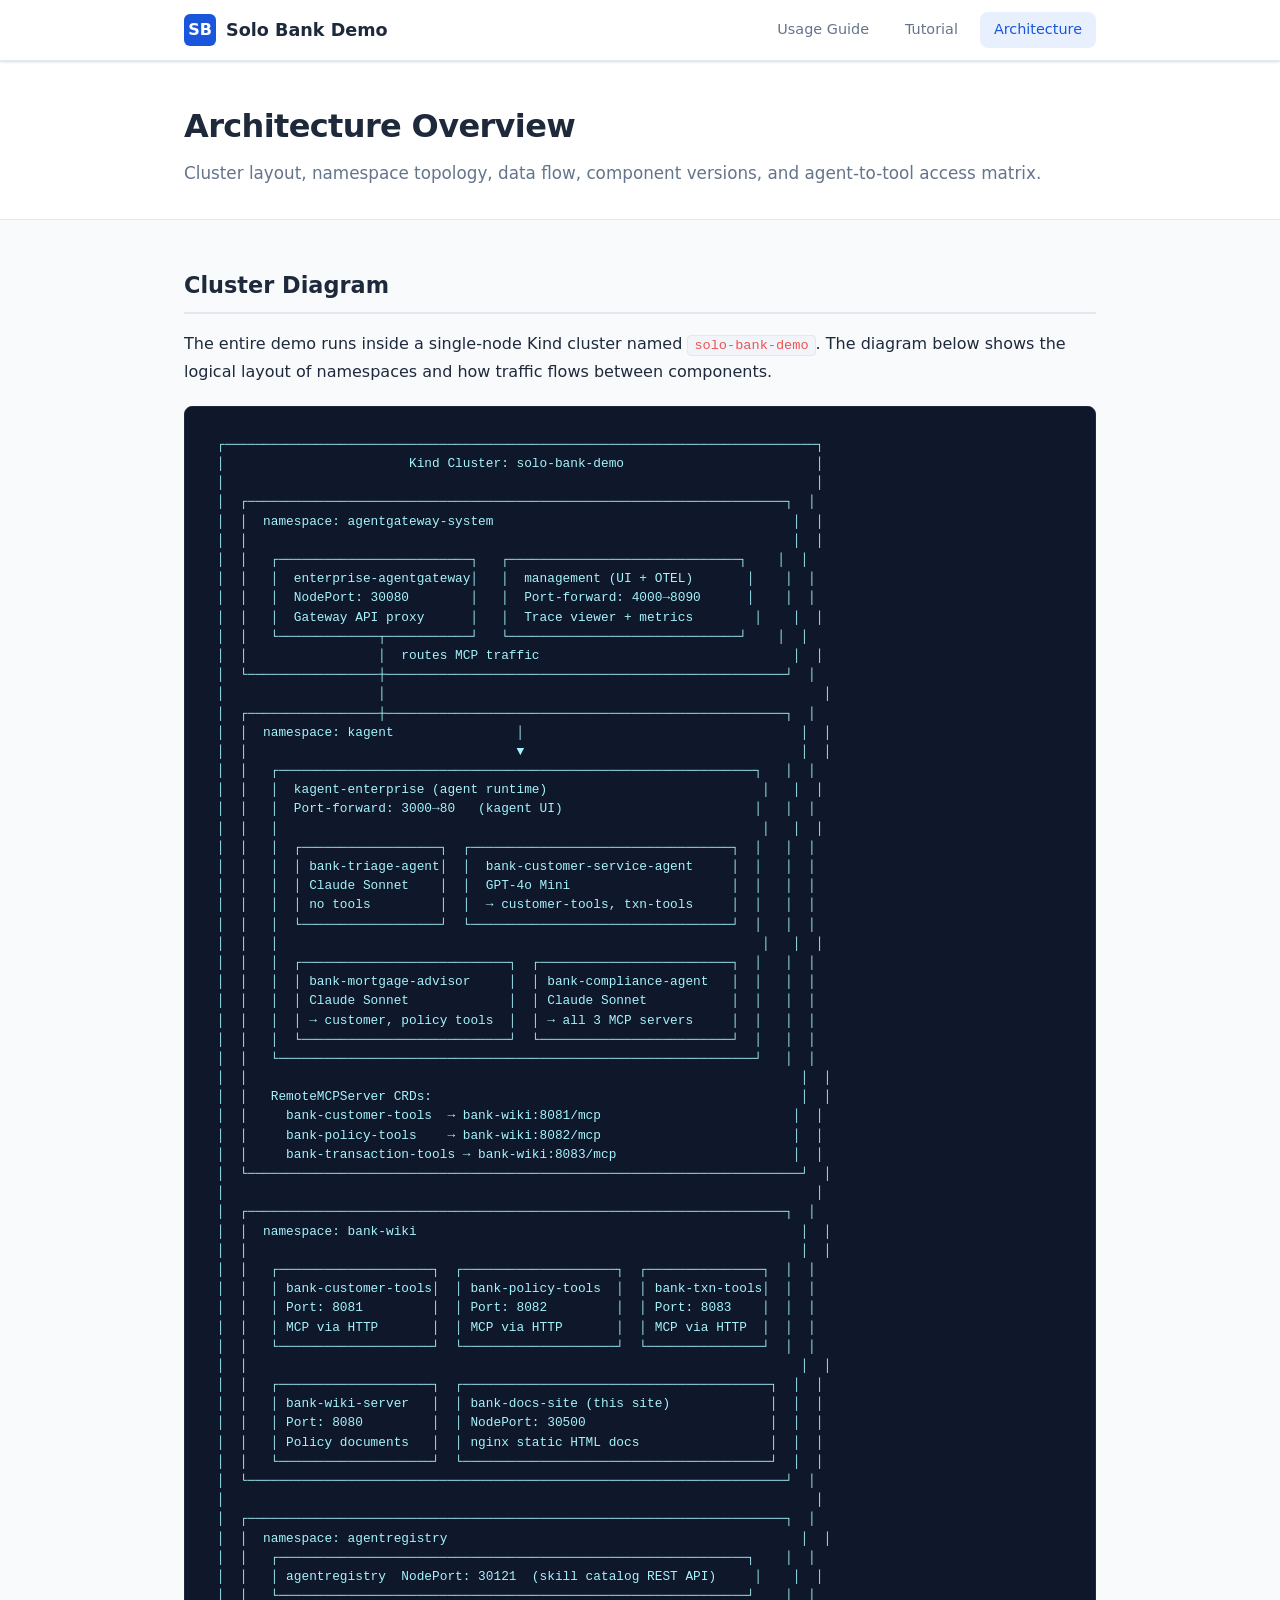
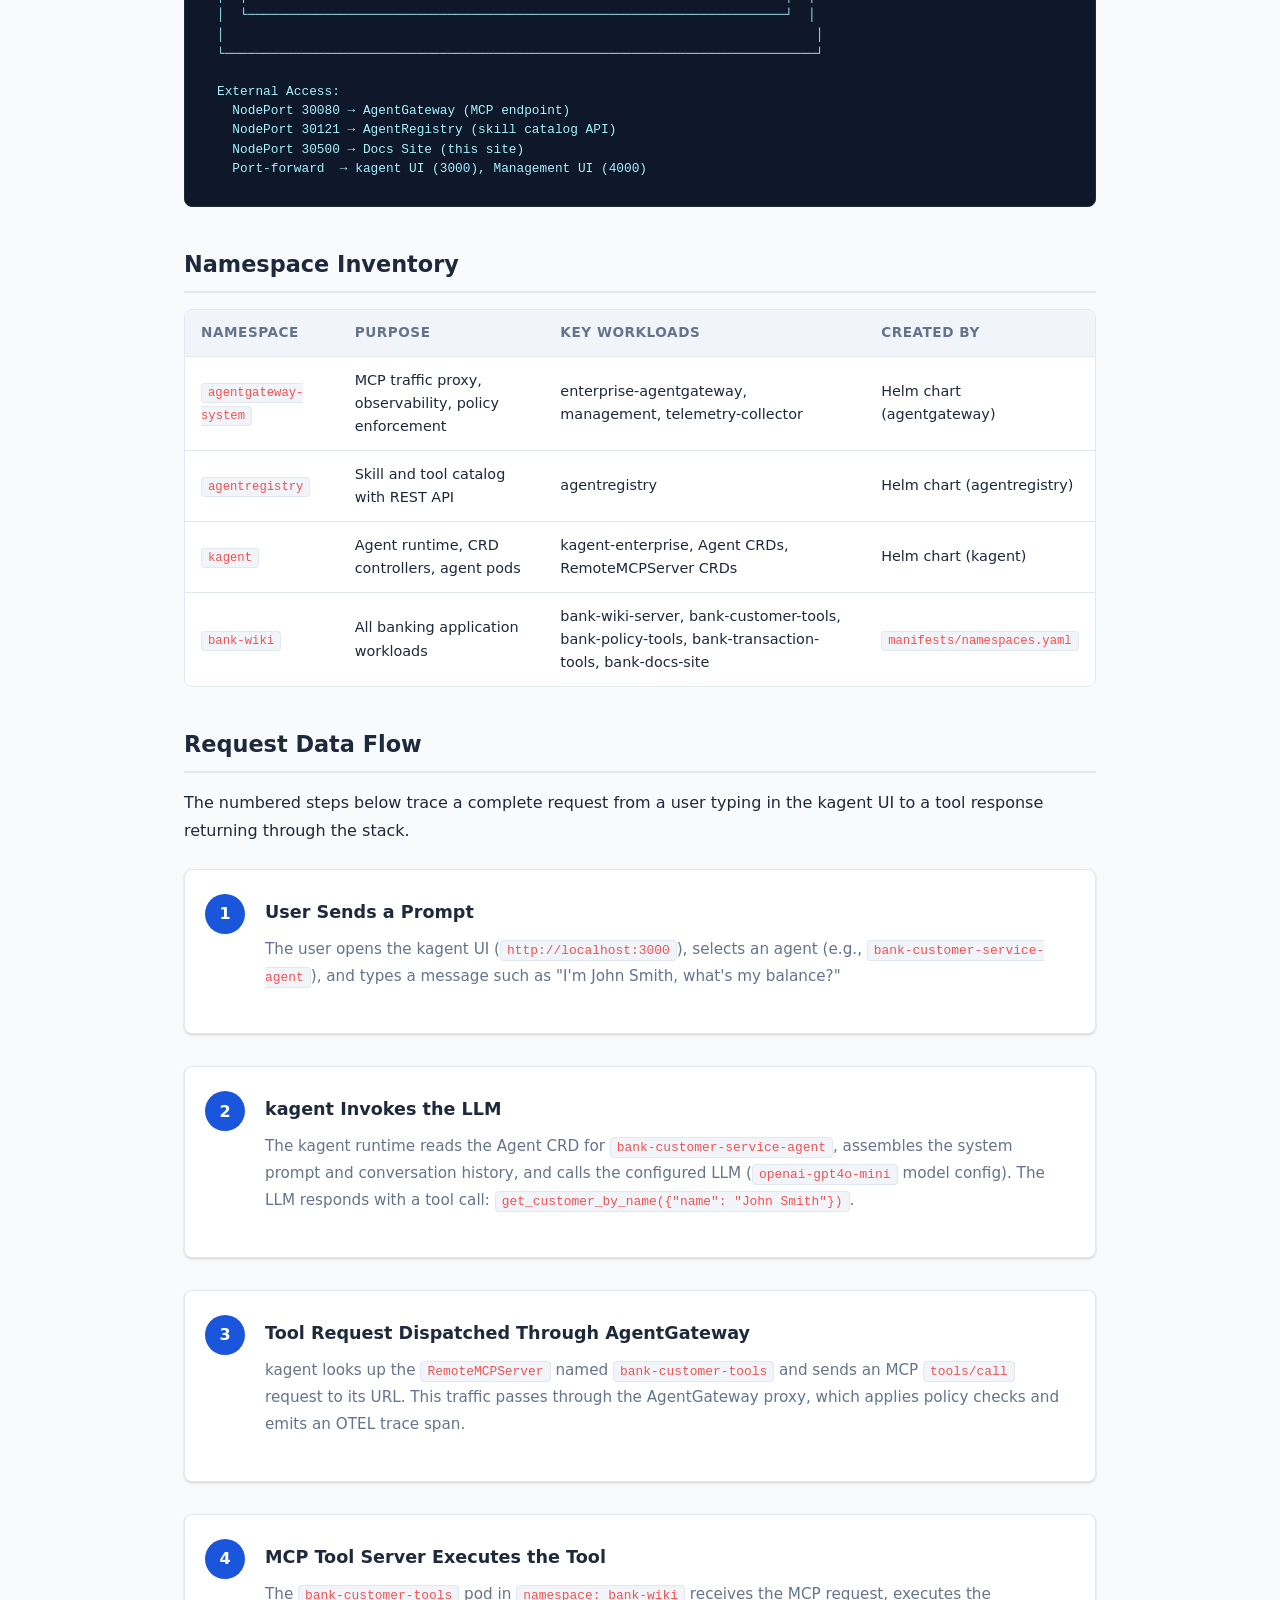
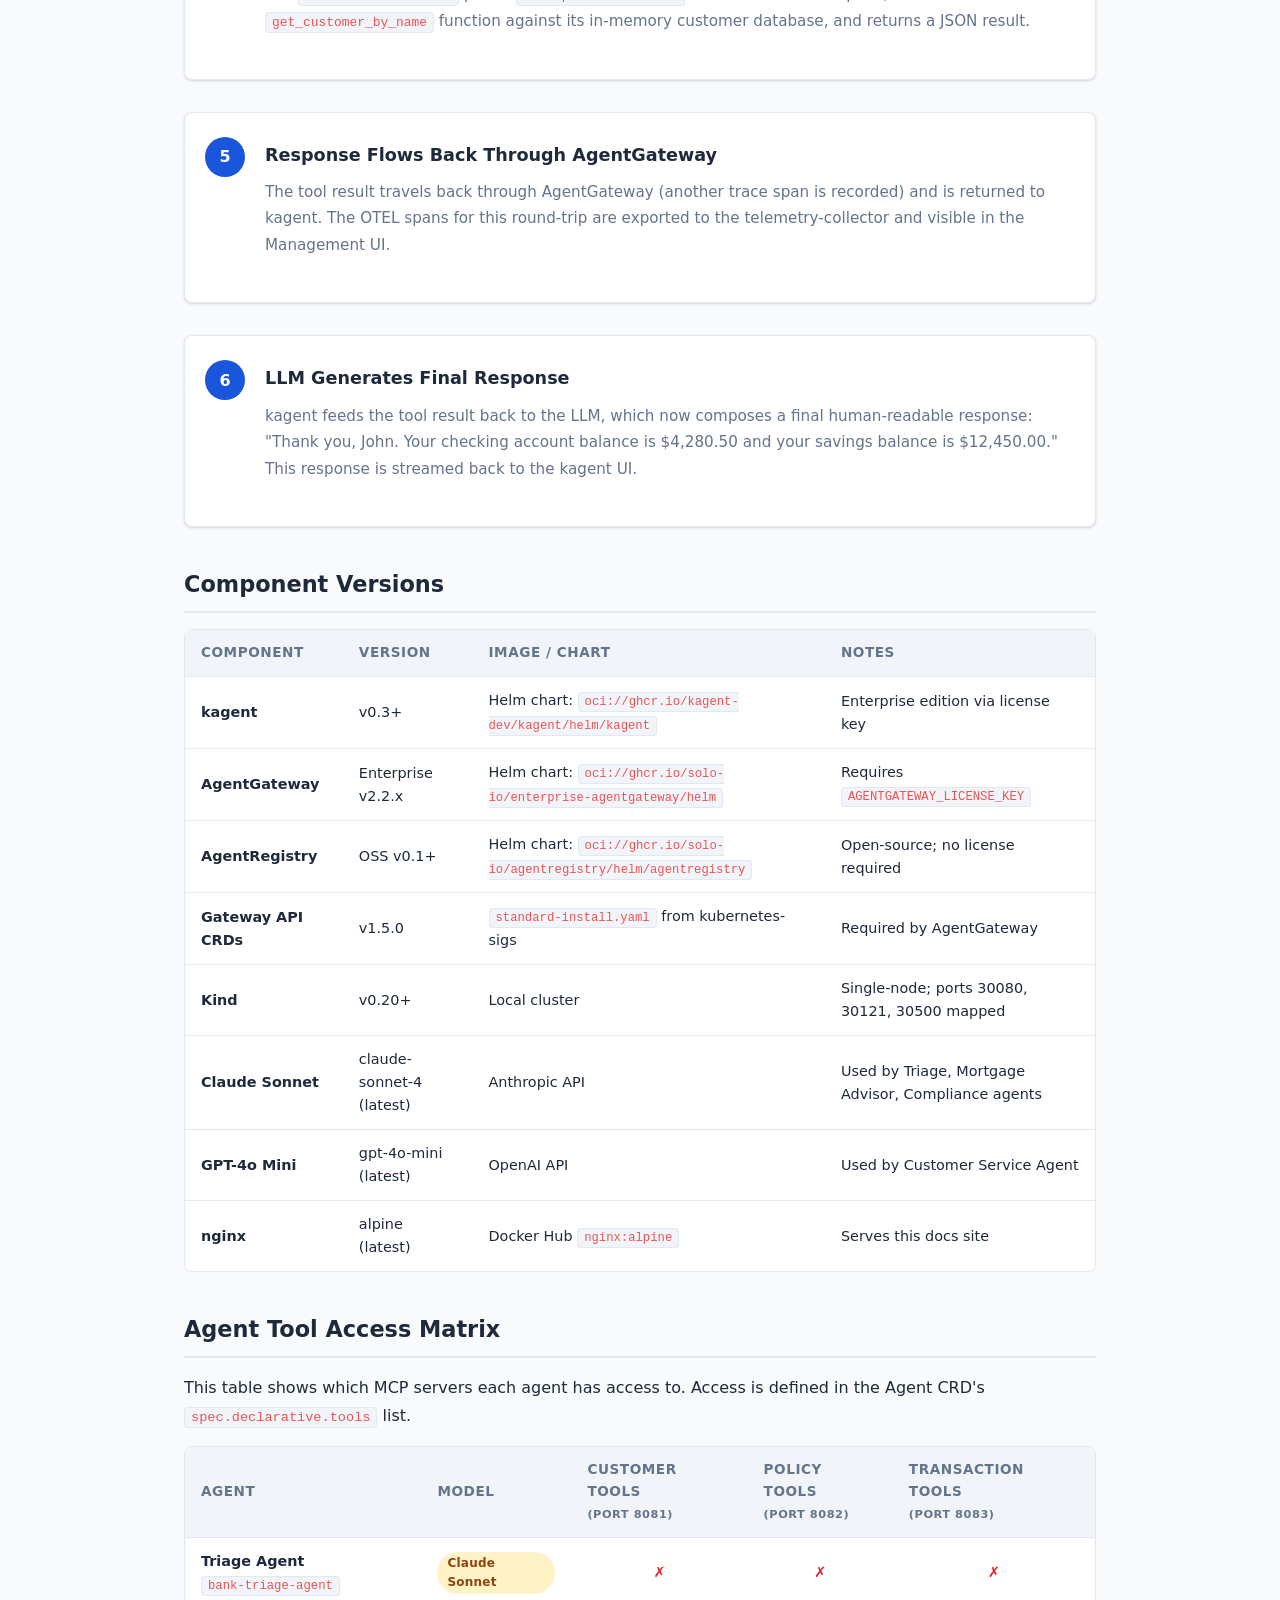
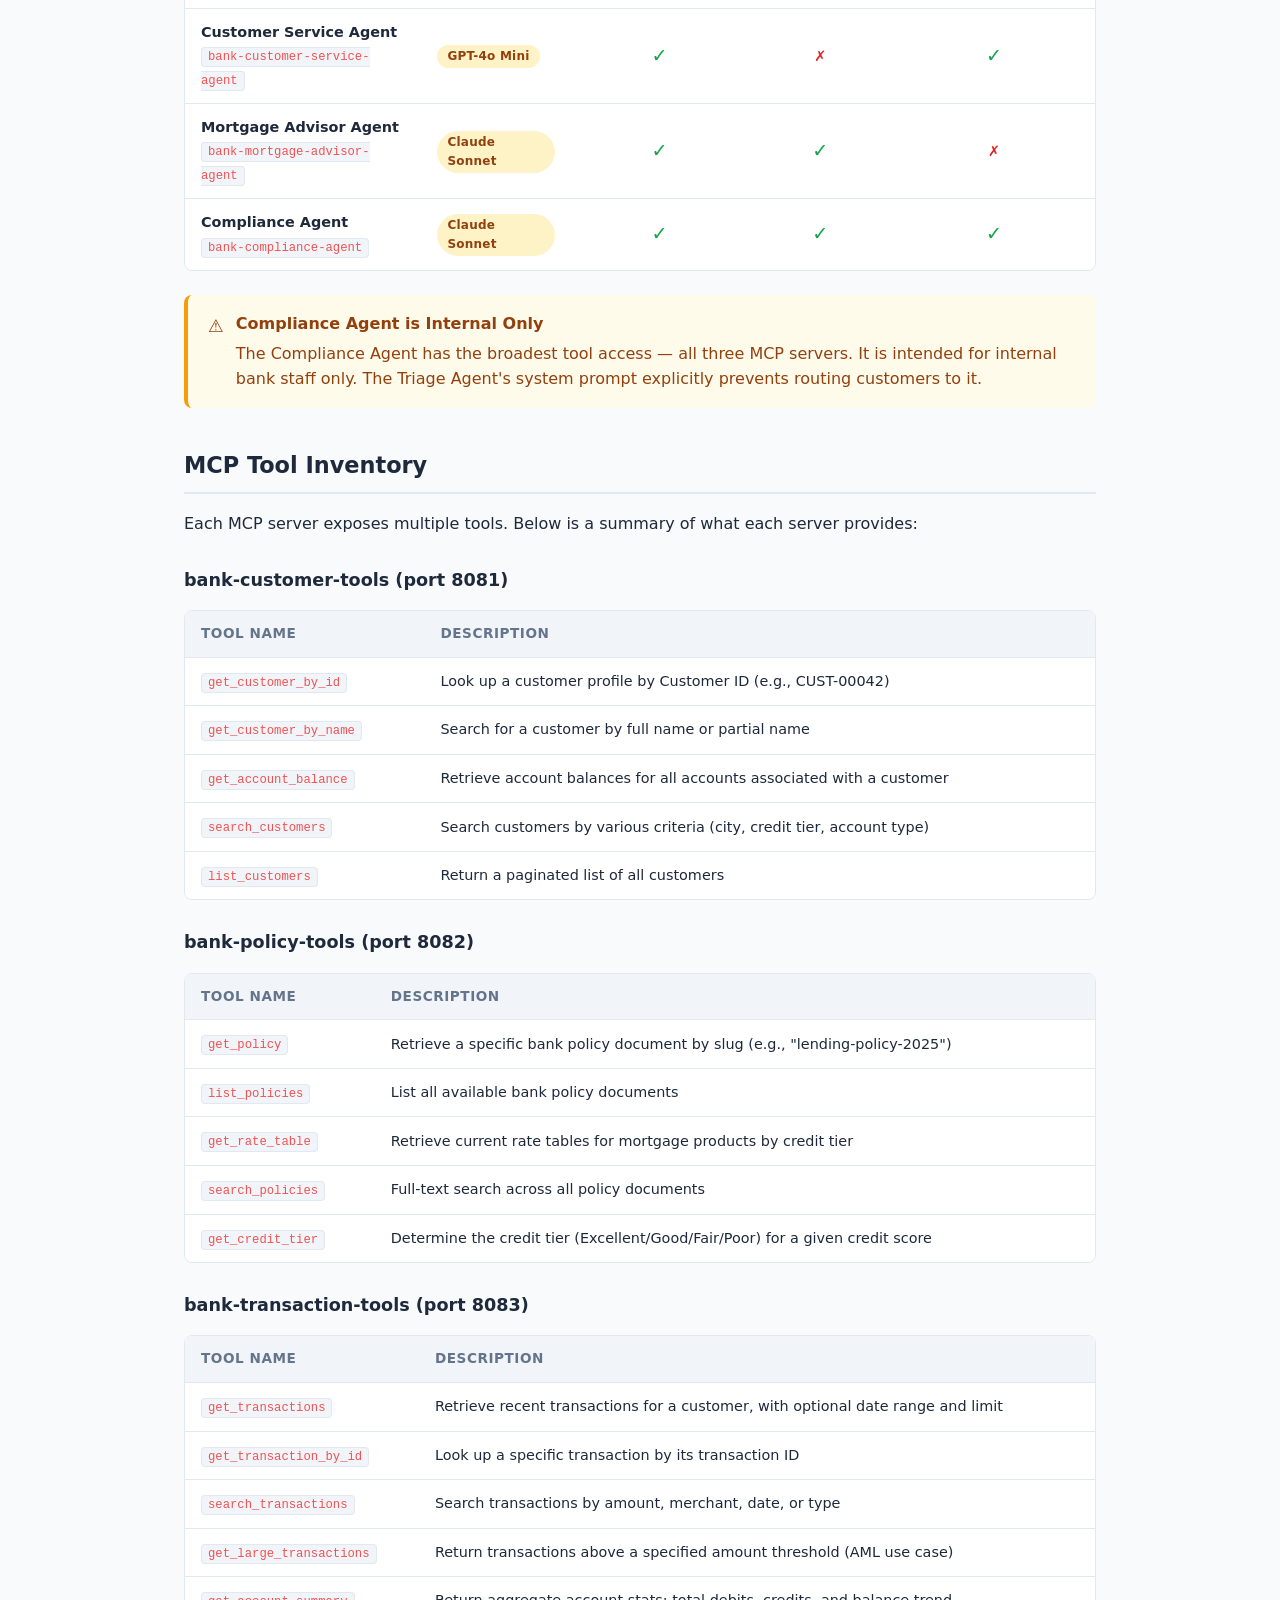
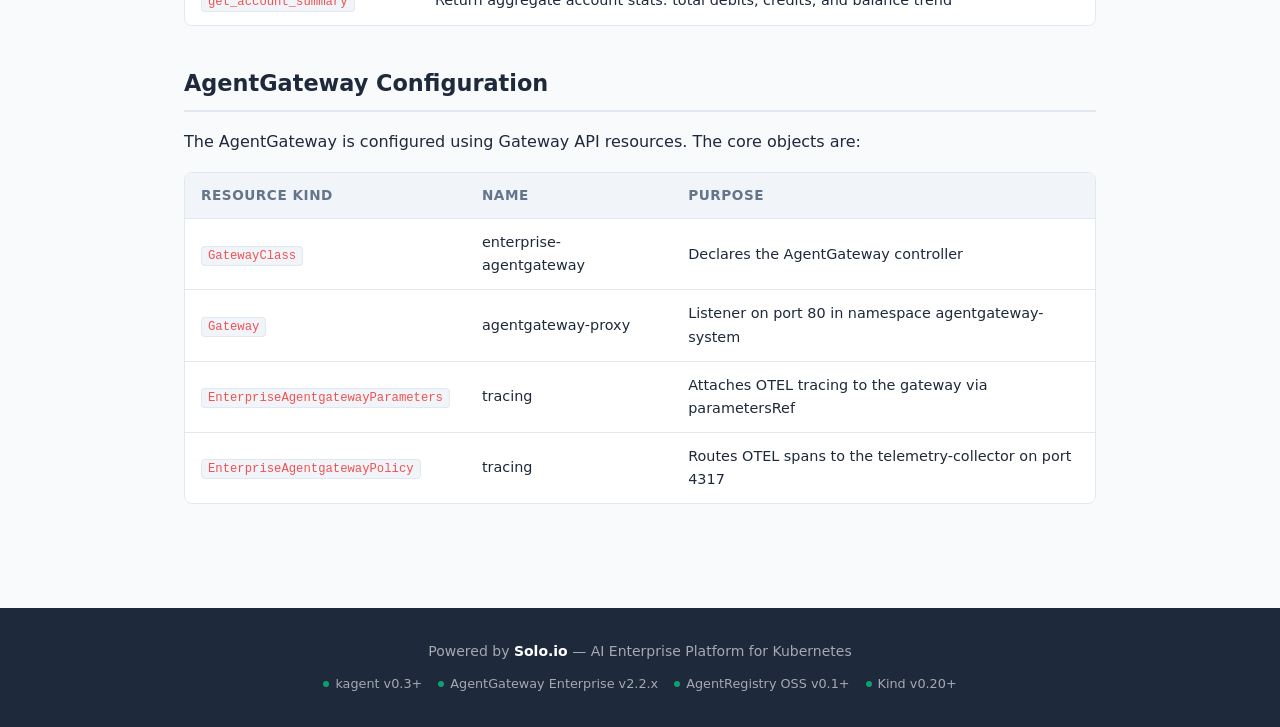
==== docs-site/architecture.html @ 0edd253a "feat: add static HTML documentation site for Solo Bank demo Creates a complete nginx-served docs sit" ====
<!DOCTYPE html>
<html lang="en">
<head>
  <meta charset="UTF-8" />
  <meta name="viewport" content="width=device-width, initial-scale=1.0" />
  <title>Architecture — Solo Bank AI Enterprise Demo</title>
  <link rel="stylesheet" href="static/style.css" />
</head>
<body>

<!-- Navigation -->
<nav>
  <div class="nav-inner">
    <a href="index.html" class="nav-logo">
      <div class="nav-logo-icon">SB</div>
      Solo Bank Demo
    </a>
    <ul class="nav-links">
      <li><a href="guide.html">Usage Guide</a></li>
      <li><a href="tutorial.html">Tutorial</a></li>
      <li><a href="architecture.html" class="active">Architecture</a></li>
    </ul>
  </div>
</nav>

<!-- Page Header -->
<div class="page-header">
  <div class="container">
    <h1>Architecture Overview</h1>
    <p>
      Cluster layout, namespace topology, data flow, component versions, and agent-to-tool access matrix.
    </p>
  </div>
</div>

<!-- Content -->
<div class="container">
  <div class="content">

    <h2>Cluster Diagram</h2>
    <p>
      The entire demo runs inside a single-node Kind cluster named <code>solo-bank-demo</code>.
      The diagram below shows the logical layout of namespaces and how traffic flows between components.
    </p>

    <div class="diagram">
      <pre>
┌─────────────────────────────────────────────────────────────────────────────┐
│                        Kind Cluster: solo-bank-demo                         │
│                                                                             │
│  ┌──────────────────────────────────────────────────────────────────────┐  │
│  │  namespace: agentgateway-system                                       │  │
│  │                                                                       │  │
│  │   ┌─────────────────────────┐   ┌──────────────────────────────┐    │  │
│  │   │  enterprise-agentgateway│   │  management (UI + OTEL)       │    │  │
│  │   │  NodePort: 30080        │   │  Port-forward: 4000→8090      │    │  │
│  │   │  Gateway API proxy      │   │  Trace viewer + metrics        │    │  │
│  │   └─────────────┬───────────┘   └──────────────────────────────┘    │  │
│  │                 │  routes MCP traffic                                 │  │
│  └─────────────────┼────────────────────────────────────────────────────┘  │
│                    │                                                         │
│  ┌─────────────────┼────────────────────────────────────────────────────┐  │
│  │  namespace: kagent                │                                    │  │
│  │                                   ▼                                    │  │
│  │   ┌──────────────────────────────────────────────────────────────┐   │  │
│  │   │  kagent-enterprise (agent runtime)                            │   │  │
│  │   │  Port-forward: 3000→80   (kagent UI)                         │   │  │
│  │   │                                                               │   │  │
│  │   │  ┌──────────────────┐  ┌──────────────────────────────────┐  │   │  │
│  │   │  │ bank-triage-agent│  │  bank-customer-service-agent     │  │   │  │
│  │   │  │ Claude Sonnet    │  │  GPT-4o Mini                     │  │   │  │
│  │   │  │ no tools         │  │  → customer-tools, txn-tools     │  │   │  │
│  │   │  └──────────────────┘  └──────────────────────────────────┘  │   │  │
│  │   │                                                               │   │  │
│  │   │  ┌───────────────────────────┐  ┌─────────────────────────┐  │   │  │
│  │   │  │ bank-mortgage-advisor     │  │ bank-compliance-agent   │  │   │  │
│  │   │  │ Claude Sonnet             │  │ Claude Sonnet           │  │   │  │
│  │   │  │ → customer, policy tools  │  │ → all 3 MCP servers     │  │   │  │
│  │   │  └───────────────────────────┘  └─────────────────────────┘  │   │  │
│  │   └──────────────────────────────────────────────────────────────┘   │  │
│  │                                                                        │  │
│  │   RemoteMCPServer CRDs:                                                │  │
│  │     bank-customer-tools  → bank-wiki:8081/mcp                         │  │
│  │     bank-policy-tools    → bank-wiki:8082/mcp                         │  │
│  │     bank-transaction-tools → bank-wiki:8083/mcp                       │  │
│  └────────────────────────────────────────────────────────────────────────┘  │
│                                                                             │
│  ┌──────────────────────────────────────────────────────────────────────┐  │
│  │  namespace: bank-wiki                                                  │  │
│  │                                                                        │  │
│  │   ┌────────────────────┐  ┌────────────────────┐  ┌───────────────┐  │  │
│  │   │ bank-customer-tools│  │ bank-policy-tools  │  │ bank-txn-tools│  │  │
│  │   │ Port: 8081         │  │ Port: 8082         │  │ Port: 8083    │  │  │
│  │   │ MCP via HTTP       │  │ MCP via HTTP       │  │ MCP via HTTP  │  │  │
│  │   └────────────────────┘  └────────────────────┘  └───────────────┘  │  │
│  │                                                                        │  │
│  │   ┌────────────────────┐  ┌────────────────────────────────────────┐  │  │
│  │   │ bank-wiki-server   │  │ bank-docs-site (this site)             │  │  │
│  │   │ Port: 8080         │  │ NodePort: 30500                        │  │  │
│  │   │ Policy documents   │  │ nginx static HTML docs                 │  │  │
│  │   └────────────────────┘  └────────────────────────────────────────┘  │  │
│  └──────────────────────────────────────────────────────────────────────┘  │
│                                                                             │
│  ┌──────────────────────────────────────────────────────────────────────┐  │
│  │  namespace: agentregistry                                              │  │
│  │   ┌─────────────────────────────────────────────────────────────┐    │  │
│  │   │ agentregistry  NodePort: 30121  (skill catalog REST API)     │    │  │
│  │   └─────────────────────────────────────────────────────────────┘    │  │
│  └──────────────────────────────────────────────────────────────────────┘  │
│                                                                             │
└─────────────────────────────────────────────────────────────────────────────┘

External Access:
  NodePort 30080 → AgentGateway (MCP endpoint)
  NodePort 30121 → AgentRegistry (skill catalog API)
  NodePort 30500 → Docs Site (this site)
  Port-forward  → kagent UI (3000), Management UI (4000)</pre>
    </div>

    <!-- Namespaces -->
    <h2>Namespace Inventory</h2>
    <div class="table-wrapper">
      <table>
        <thead>
          <tr>
            <th>Namespace</th>
            <th>Purpose</th>
            <th>Key Workloads</th>
            <th>Created By</th>
          </tr>
        </thead>
        <tbody>
          <tr>
            <td><code>agentgateway-system</code></td>
            <td>MCP traffic proxy, observability, policy enforcement</td>
            <td>enterprise-agentgateway, management, telemetry-collector</td>
            <td>Helm chart (agentgateway)</td>
          </tr>
          <tr>
            <td><code>agentregistry</code></td>
            <td>Skill and tool catalog with REST API</td>
            <td>agentregistry</td>
            <td>Helm chart (agentregistry)</td>
          </tr>
          <tr>
            <td><code>kagent</code></td>
            <td>Agent runtime, CRD controllers, agent pods</td>
            <td>kagent-enterprise, Agent CRDs, RemoteMCPServer CRDs</td>
            <td>Helm chart (kagent)</td>
          </tr>
          <tr>
            <td><code>bank-wiki</code></td>
            <td>All banking application workloads</td>
            <td>bank-wiki-server, bank-customer-tools, bank-policy-tools, bank-transaction-tools, bank-docs-site</td>
            <td><code>manifests/namespaces.yaml</code></td>
          </tr>
        </tbody>
      </table>
    </div>

    <!-- Data Flow -->
    <h2>Request Data Flow</h2>
    <p>
      The numbered steps below trace a complete request from a user typing in the kagent UI
      to a tool response returning through the stack.
    </p>

    <div class="steps">
      <div class="step">
        <div class="step-number">1</div>
        <h3>User Sends a Prompt</h3>
        <p>
          The user opens the kagent UI (<code>http://localhost:3000</code>), selects an agent
          (e.g., <code>bank-customer-service-agent</code>), and types a message such as
          "I'm John Smith, what's my balance?"
        </p>
      </div>

      <div class="step">
        <div class="step-number">2</div>
        <h3>kagent Invokes the LLM</h3>
        <p>
          The kagent runtime reads the Agent CRD for <code>bank-customer-service-agent</code>,
          assembles the system prompt and conversation history, and calls the configured LLM
          (<code>openai-gpt4o-mini</code> model config). The LLM responds with a tool call:
          <code>get_customer_by_name({"name": "John Smith"})</code>.
        </p>
      </div>

      <div class="step">
        <div class="step-number">3</div>
        <h3>Tool Request Dispatched Through AgentGateway</h3>
        <p>
          kagent looks up the <code>RemoteMCPServer</code> named <code>bank-customer-tools</code>
          and sends an MCP <code>tools/call</code> request to its URL. This traffic passes through
          the AgentGateway proxy, which applies policy checks and emits an OTEL trace span.
        </p>
      </div>

      <div class="step">
        <div class="step-number">4</div>
        <h3>MCP Tool Server Executes the Tool</h3>
        <p>
          The <code>bank-customer-tools</code> pod in <code>namespace: bank-wiki</code> receives
          the MCP request, executes the <code>get_customer_by_name</code> function against its
          in-memory customer database, and returns a JSON result.
        </p>
      </div>

      <div class="step">
        <div class="step-number">5</div>
        <h3>Response Flows Back Through AgentGateway</h3>
        <p>
          The tool result travels back through AgentGateway (another trace span is recorded) and
          is returned to kagent. The OTEL spans for this round-trip are exported to the
          telemetry-collector and visible in the Management UI.
        </p>
      </div>

      <div class="step">
        <div class="step-number">6</div>
        <h3>LLM Generates Final Response</h3>
        <p>
          kagent feeds the tool result back to the LLM, which now composes a final human-readable
          response: "Thank you, John. Your checking account balance is $4,280.50 and your savings
          balance is $12,450.00." This response is streamed back to the kagent UI.
        </p>
      </div>
    </div>

    <!-- Component Versions -->
    <h2>Component Versions</h2>
    <div class="table-wrapper">
      <table>
        <thead>
          <tr>
            <th>Component</th>
            <th>Version</th>
            <th>Image / Chart</th>
            <th>Notes</th>
          </tr>
        </thead>
        <tbody>
          <tr>
            <td><strong>kagent</strong></td>
            <td>v0.3+</td>
            <td>Helm chart: <code>oci://ghcr.io/kagent-dev/kagent/helm/kagent</code></td>
            <td>Enterprise edition via license key</td>
          </tr>
          <tr>
            <td><strong>AgentGateway</strong></td>
            <td>Enterprise v2.2.x</td>
            <td>Helm chart: <code>oci://ghcr.io/solo-io/enterprise-agentgateway/helm</code></td>
            <td>Requires <code>AGENTGATEWAY_LICENSE_KEY</code></td>
          </tr>
          <tr>
            <td><strong>AgentRegistry</strong></td>
            <td>OSS v0.1+</td>
            <td>Helm chart: <code>oci://ghcr.io/solo-io/agentregistry/helm/agentregistry</code></td>
            <td>Open-source; no license required</td>
          </tr>
          <tr>
            <td><strong>Gateway API CRDs</strong></td>
            <td>v1.5.0</td>
            <td><code>standard-install.yaml</code> from kubernetes-sigs</td>
            <td>Required by AgentGateway</td>
          </tr>
          <tr>
            <td><strong>Kind</strong></td>
            <td>v0.20+</td>
            <td>Local cluster</td>
            <td>Single-node; ports 30080, 30121, 30500 mapped</td>
          </tr>
          <tr>
            <td><strong>Claude Sonnet</strong></td>
            <td>claude-sonnet-4 (latest)</td>
            <td>Anthropic API</td>
            <td>Used by Triage, Mortgage Advisor, Compliance agents</td>
          </tr>
          <tr>
            <td><strong>GPT-4o Mini</strong></td>
            <td>gpt-4o-mini (latest)</td>
            <td>OpenAI API</td>
            <td>Used by Customer Service Agent</td>
          </tr>
          <tr>
            <td><strong>nginx</strong></td>
            <td>alpine (latest)</td>
            <td>Docker Hub <code>nginx:alpine</code></td>
            <td>Serves this docs site</td>
          </tr>
        </tbody>
      </table>
    </div>

    <!-- Agent Tool Matrix -->
    <h2>Agent Tool Access Matrix</h2>
    <p>
      This table shows which MCP servers each agent has access to. Access is defined in the
      Agent CRD's <code>spec.declarative.tools</code> list.
    </p>
    <div class="table-wrapper">
      <table>
        <thead>
          <tr>
            <th>Agent</th>
            <th>Model</th>
            <th>Customer Tools<br><small>(port 8081)</small></th>
            <th>Policy Tools<br><small>(port 8082)</small></th>
            <th>Transaction Tools<br><small>(port 8083)</small></th>
          </tr>
        </thead>
        <tbody>
          <tr>
            <td>
              <strong>Triage Agent</strong><br>
              <code>bank-triage-agent</code>
            </td>
            <td><span class="badge badge-model">Claude Sonnet</span></td>
            <td style="text-align:center; color: #dc2626;">✗</td>
            <td style="text-align:center; color: #dc2626;">✗</td>
            <td style="text-align:center; color: #dc2626;">✗</td>
          </tr>
          <tr>
            <td>
              <strong>Customer Service Agent</strong><br>
              <code>bank-customer-service-agent</code>
            </td>
            <td><span class="badge badge-model">GPT-4o Mini</span></td>
            <td style="text-align:center; color: #16a34a; font-size:1.2rem;">✓</td>
            <td style="text-align:center; color: #dc2626;">✗</td>
            <td style="text-align:center; color: #16a34a; font-size:1.2rem;">✓</td>
          </tr>
          <tr>
            <td>
              <strong>Mortgage Advisor Agent</strong><br>
              <code>bank-mortgage-advisor-agent</code>
            </td>
            <td><span class="badge badge-model">Claude Sonnet</span></td>
            <td style="text-align:center; color: #16a34a; font-size:1.2rem;">✓</td>
            <td style="text-align:center; color: #16a34a; font-size:1.2rem;">✓</td>
            <td style="text-align:center; color: #dc2626;">✗</td>
          </tr>
          <tr>
            <td>
              <strong>Compliance Agent</strong><br>
              <code>bank-compliance-agent</code>
            </td>
            <td><span class="badge badge-model">Claude Sonnet</span></td>
            <td style="text-align:center; color: #16a34a; font-size:1.2rem;">✓</td>
            <td style="text-align:center; color: #16a34a; font-size:1.2rem;">✓</td>
            <td style="text-align:center; color: #16a34a; font-size:1.2rem;">✓</td>
          </tr>
        </tbody>
      </table>
    </div>

    <div class="callout callout-warning">
      <div class="callout-icon">⚠️</div>
      <div class="callout-body">
        <strong>Compliance Agent is Internal Only</strong>
        The Compliance Agent has the broadest tool access — all three MCP servers. It is
        intended for internal bank staff only. The Triage Agent's system prompt explicitly
        prevents routing customers to it.
      </div>
    </div>

    <!-- MCP Tool Inventory -->
    <h2>MCP Tool Inventory</h2>
    <p>
      Each MCP server exposes multiple tools. Below is a summary of what each server provides:
    </p>

    <h3>bank-customer-tools (port 8081)</h3>
    <div class="table-wrapper">
      <table>
        <thead>
          <tr>
            <th>Tool Name</th>
            <th>Description</th>
          </tr>
        </thead>
        <tbody>
          <tr>
            <td><code>get_customer_by_id</code></td>
            <td>Look up a customer profile by Customer ID (e.g., CUST-00042)</td>
          </tr>
          <tr>
            <td><code>get_customer_by_name</code></td>
            <td>Search for a customer by full name or partial name</td>
          </tr>
          <tr>
            <td><code>get_account_balance</code></td>
            <td>Retrieve account balances for all accounts associated with a customer</td>
          </tr>
          <tr>
            <td><code>search_customers</code></td>
            <td>Search customers by various criteria (city, credit tier, account type)</td>
          </tr>
          <tr>
            <td><code>list_customers</code></td>
            <td>Return a paginated list of all customers</td>
          </tr>
        </tbody>
      </table>
    </div>

    <h3>bank-policy-tools (port 8082)</h3>
    <div class="table-wrapper">
      <table>
        <thead>
          <tr>
            <th>Tool Name</th>
            <th>Description</th>
          </tr>
        </thead>
        <tbody>
          <tr>
            <td><code>get_policy</code></td>
            <td>Retrieve a specific bank policy document by slug (e.g., "lending-policy-2025")</td>
          </tr>
          <tr>
            <td><code>list_policies</code></td>
            <td>List all available bank policy documents</td>
          </tr>
          <tr>
            <td><code>get_rate_table</code></td>
            <td>Retrieve current rate tables for mortgage products by credit tier</td>
          </tr>
          <tr>
            <td><code>search_policies</code></td>
            <td>Full-text search across all policy documents</td>
          </tr>
          <tr>
            <td><code>get_credit_tier</code></td>
            <td>Determine the credit tier (Excellent/Good/Fair/Poor) for a given credit score</td>
          </tr>
        </tbody>
      </table>
    </div>

    <h3>bank-transaction-tools (port 8083)</h3>
    <div class="table-wrapper">
      <table>
        <thead>
          <tr>
            <th>Tool Name</th>
            <th>Description</th>
          </tr>
        </thead>
        <tbody>
          <tr>
            <td><code>get_transactions</code></td>
            <td>Retrieve recent transactions for a customer, with optional date range and limit</td>
          </tr>
          <tr>
            <td><code>get_transaction_by_id</code></td>
            <td>Look up a specific transaction by its transaction ID</td>
          </tr>
          <tr>
            <td><code>search_transactions</code></td>
            <td>Search transactions by amount, merchant, date, or type</td>
          </tr>
          <tr>
            <td><code>get_large_transactions</code></td>
            <td>Return transactions above a specified amount threshold (AML use case)</td>
          </tr>
          <tr>
            <td><code>get_account_summary</code></td>
            <td>Return aggregate account stats: total debits, credits, and balance trend</td>
          </tr>
        </tbody>
      </table>
    </div>

    <!-- Gateway Config -->
    <h2>AgentGateway Configuration</h2>
    <p>
      The AgentGateway is configured using Gateway API resources. The core objects are:
    </p>
    <div class="table-wrapper">
      <table>
        <thead>
          <tr>
            <th>Resource Kind</th>
            <th>Name</th>
            <th>Purpose</th>
          </tr>
        </thead>
        <tbody>
          <tr>
            <td><code>GatewayClass</code></td>
            <td>enterprise-agentgateway</td>
            <td>Declares the AgentGateway controller</td>
          </tr>
          <tr>
            <td><code>Gateway</code></td>
            <td>agentgateway-proxy</td>
            <td>Listener on port 80 in namespace agentgateway-system</td>
          </tr>
          <tr>
            <td><code>EnterpriseAgentgatewayParameters</code></td>
            <td>tracing</td>
            <td>Attaches OTEL tracing to the gateway via parametersRef</td>
          </tr>
          <tr>
            <td><code>EnterpriseAgentgatewayPolicy</code></td>
            <td>tracing</td>
            <td>Routes OTEL spans to the telemetry-collector on port 4317</td>
          </tr>
        </tbody>
      </table>
    </div>

  </div>
</div>

<!-- Footer -->
<footer>
  <div class="container">
    <p>Powered by <strong>Solo.io</strong> — AI Enterprise Platform for Kubernetes</p>
    <div class="footer-versions">
      <div class="footer-version-item">
        <div class="version-dot"></div>
        kagent v0.3+
      </div>
      <div class="footer-version-item">
        <div class="version-dot"></div>
        AgentGateway Enterprise v2.2.x
      </div>
      <div class="footer-version-item">
        <div class="version-dot"></div>
        AgentRegistry OSS v0.1+
      </div>
      <div class="footer-version-item">
        <div class="version-dot"></div>
        Kind v0.20+
      </div>
    </div>
  </div>
</footer>

</body>
</html>
---- docs-site/static/style.css ----
/* ============================================================
   Solo Bank Demo — Documentation Site Stylesheet
   ============================================================ */

/* CSS Variables */
:root {
  --primary: #1a56db;
  --primary-dark: #1341a8;
  --primary-light: #e8f0fe;
  --secondary: #0e9f6e;
  --accent: #f05252;
  --bg: #f8fafc;
  --surface: #ffffff;
  --surface-alt: #f1f5f9;
  --border: #e2e8f0;
  --text: #1e293b;
  --text-muted: #64748b;
  --text-light: #94a3b8;
  --code-bg: #0f172a;
  --code-text: #e2e8f0;
  --radius: 8px;
  --shadow: 0 1px 3px rgba(0, 0, 0, 0.1), 0 1px 2px rgba(0, 0, 0, 0.06);
  --shadow-md: 0 4px 6px rgba(0, 0, 0, 0.07), 0 2px 4px rgba(0, 0, 0, 0.05);
  --shadow-lg: 0 10px 15px rgba(0, 0, 0, 0.1), 0 4px 6px rgba(0, 0, 0, 0.05);
  --font: system-ui, -apple-system, BlinkMacSystemFont, 'Segoe UI', Roboto, Helvetica, Arial, sans-serif;
  --font-mono: 'SFMono-Regular', Consolas, 'Liberation Mono', Menlo, Courier, monospace;
}

/* Reset */
*, *::before, *::after {
  box-sizing: border-box;
  margin: 0;
  padding: 0;
}

html {
  scroll-behavior: smooth;
}

body {
  font-family: var(--font);
  background: var(--bg);
  color: var(--text);
  line-height: 1.6;
  font-size: 16px;
  -webkit-font-smoothing: antialiased;
}

a {
  color: var(--primary);
  text-decoration: none;
}

a:hover {
  text-decoration: underline;
}

img {
  max-width: 100%;
}

/* Container */
.container {
  max-width: 960px;
  margin: 0 auto;
  padding: 0 24px;
}

/* ============================================================
   Navigation
   ============================================================ */

nav {
  background: var(--surface);
  border-bottom: 1px solid var(--border);
  position: sticky;
  top: 0;
  z-index: 100;
  box-shadow: var(--shadow);
}

.nav-inner {
  max-width: 960px;
  margin: 0 auto;
  padding: 0 24px;
  display: flex;
  align-items: center;
  justify-content: space-between;
  height: 60px;
}

.nav-logo {
  display: flex;
  align-items: center;
  gap: 10px;
  font-weight: 700;
  font-size: 1.1rem;
  color: var(--text);
  text-decoration: none;
}

.nav-logo:hover {
  text-decoration: none;
  color: var(--primary);
}

.nav-logo-icon {
  width: 32px;
  height: 32px;
  background: var(--primary);
  border-radius: 6px;
  display: flex;
  align-items: center;
  justify-content: center;
  color: white;
  font-size: 16px;
  font-weight: 800;
}

.nav-links {
  display: flex;
  align-items: center;
  gap: 8px;
  list-style: none;
}

.nav-links a {
  display: inline-block;
  padding: 6px 14px;
  border-radius: var(--radius);
  font-size: 0.9rem;
  font-weight: 500;
  color: var(--text-muted);
  transition: background 0.15s, color 0.15s;
}

.nav-links a:hover {
  background: var(--primary-light);
  color: var(--primary);
  text-decoration: none;
}

.nav-links a.active {
  background: var(--primary-light);
  color: var(--primary);
}

/* ============================================================
   Hero Section
   ============================================================ */

.hero {
  background: linear-gradient(135deg, #1a56db 0%, #1341a8 50%, #0d2e7a 100%);
  color: white;
  padding: 72px 24px;
  text-align: center;
}

.hero-badge {
  display: inline-flex;
  align-items: center;
  gap: 6px;
  background: rgba(255, 255, 255, 0.15);
  border: 1px solid rgba(255, 255, 255, 0.25);
  border-radius: 100px;
  padding: 4px 14px;
  font-size: 0.8rem;
  font-weight: 600;
  letter-spacing: 0.05em;
  text-transform: uppercase;
  margin-bottom: 20px;
}

.hero h1 {
  font-size: 2.75rem;
  font-weight: 800;
  line-height: 1.15;
  margin-bottom: 16px;
  letter-spacing: -0.02em;
}

.hero p {
  font-size: 1.15rem;
  opacity: 0.85;
  max-width: 600px;
  margin: 0 auto 32px;
  line-height: 1.7;
}

.hero-actions {
  display: flex;
  gap: 12px;
  justify-content: center;
  flex-wrap: wrap;
}

/* ============================================================
   Buttons
   ============================================================ */

.btn {
  display: inline-flex;
  align-items: center;
  gap: 8px;
  padding: 10px 22px;
  border-radius: var(--radius);
  font-size: 0.95rem;
  font-weight: 600;
  cursor: pointer;
  transition: all 0.15s;
  border: 2px solid transparent;
  text-decoration: none;
}

.btn:hover {
  text-decoration: none;
}

.btn-primary {
  background: white;
  color: var(--primary);
}

.btn-primary:hover {
  background: var(--primary-light);
}

.btn-outline {
  background: transparent;
  color: white;
  border-color: rgba(255, 255, 255, 0.5);
}

.btn-outline:hover {
  background: rgba(255, 255, 255, 0.1);
  border-color: white;
}

/* ============================================================
   Cards Grid
   ============================================================ */

.section {
  padding: 60px 0;
}

.section-title {
  font-size: 1.75rem;
  font-weight: 700;
  margin-bottom: 8px;
  color: var(--text);
}

.section-subtitle {
  color: var(--text-muted);
  margin-bottom: 40px;
  font-size: 1rem;
}

.cards {
  display: grid;
  grid-template-columns: repeat(auto-fit, minmax(280px, 1fr));
  gap: 24px;
}

.card {
  background: var(--surface);
  border: 1px solid var(--border);
  border-radius: var(--radius);
  padding: 28px;
  transition: box-shadow 0.2s, transform 0.2s;
  position: relative;
  overflow: hidden;
}

.card:hover {
  box-shadow: var(--shadow-lg);
  transform: translateY(-2px);
}

.card-icon {
  width: 48px;
  height: 48px;
  border-radius: var(--radius);
  display: flex;
  align-items: center;
  justify-content: center;
  font-size: 22px;
  margin-bottom: 16px;
  background: var(--primary-light);
}

.card h3 {
  font-size: 1.1rem;
  font-weight: 700;
  margin-bottom: 8px;
  color: var(--text);
}

.card p {
  color: var(--text-muted);
  font-size: 0.9rem;
  line-height: 1.6;
  margin-bottom: 20px;
}

.card-link {
  display: inline-flex;
  align-items: center;
  gap: 6px;
  font-size: 0.875rem;
  font-weight: 600;
  color: var(--primary);
}

.card-link:hover {
  gap: 10px;
}

.card-link::after {
  content: '→';
}

/* ============================================================
   Page Content
   ============================================================ */

.page-header {
  background: var(--surface);
  border-bottom: 1px solid var(--border);
  padding: 40px 0 32px;
}

.page-header h1 {
  font-size: 2rem;
  font-weight: 800;
  margin-bottom: 8px;
  letter-spacing: -0.02em;
}

.page-header p {
  color: var(--text-muted);
  font-size: 1.05rem;
}

.content {
  padding: 48px 0 80px;
}

.content h2 {
  font-size: 1.4rem;
  font-weight: 700;
  margin: 40px 0 16px;
  color: var(--text);
  padding-bottom: 8px;
  border-bottom: 2px solid var(--border);
}

.content h2:first-child {
  margin-top: 0;
}

.content h3 {
  font-size: 1.1rem;
  font-weight: 600;
  margin: 28px 0 12px;
  color: var(--text);
}

.content p {
  margin-bottom: 16px;
  color: var(--text);
  line-height: 1.75;
}

.content ul, .content ol {
  margin: 0 0 16px 24px;
  line-height: 1.75;
}

.content li {
  margin-bottom: 4px;
  color: var(--text);
}

/* ============================================================
   Code Blocks
   ============================================================ */

pre {
  background: var(--code-bg);
  border-radius: var(--radius);
  padding: 20px 24px;
  overflow-x: auto;
  margin: 16px 0 24px;
  border: 1px solid #1e293b;
}

pre code {
  font-family: var(--font-mono);
  font-size: 0.875rem;
  color: var(--code-text);
  background: none;
  padding: 0;
  border-radius: 0;
  line-height: 1.7;
}

code {
  font-family: var(--font-mono);
  font-size: 0.85em;
  background: var(--surface-alt);
  color: var(--accent);
  padding: 2px 6px;
  border-radius: 4px;
  border: 1px solid var(--border);
}

/* ============================================================
   Step Cards
   ============================================================ */

.steps {
  display: flex;
  flex-direction: column;
  gap: 32px;
  margin: 24px 0;
}

.step {
  background: var(--surface);
  border: 1px solid var(--border);
  border-radius: var(--radius);
  padding: 28px 28px 28px 80px;
  position: relative;
  box-shadow: var(--shadow);
}

.step-number {
  position: absolute;
  left: 20px;
  top: 24px;
  width: 40px;
  height: 40px;
  background: var(--primary);
  color: white;
  border-radius: 50%;
  display: flex;
  align-items: center;
  justify-content: center;
  font-weight: 700;
  font-size: 1rem;
  flex-shrink: 0;
}

.step h3 {
  font-size: 1.1rem;
  font-weight: 700;
  margin: 0 0 10px;
  color: var(--text);
}

.step p {
  color: var(--text-muted);
  font-size: 0.95rem;
  margin-bottom: 16px;
}

.step pre {
  margin: 12px 0 0;
}

/* ============================================================
   Tables
   ============================================================ */

.table-wrapper {
  overflow-x: auto;
  margin: 16px 0 24px;
  border-radius: var(--radius);
  border: 1px solid var(--border);
}

table {
  width: 100%;
  border-collapse: collapse;
  background: var(--surface);
  font-size: 0.9rem;
}

thead {
  background: var(--surface-alt);
}

th {
  text-align: left;
  padding: 12px 16px;
  font-weight: 600;
  font-size: 0.85rem;
  color: var(--text-muted);
  text-transform: uppercase;
  letter-spacing: 0.04em;
  border-bottom: 1px solid var(--border);
}

td {
  padding: 12px 16px;
  border-bottom: 1px solid var(--border);
  vertical-align: middle;
}

tr:last-child td {
  border-bottom: none;
}

tr:hover td {
  background: var(--bg);
}

/* ============================================================
   Badges
   ============================================================ */

.badge {
  display: inline-flex;
  align-items: center;
  gap: 4px;
  padding: 2px 10px;
  border-radius: 100px;
  font-size: 0.75rem;
  font-weight: 600;
  letter-spacing: 0.02em;
}

.badge-agent {
  background: #dbeafe;
  color: #1d4ed8;
}

.badge-tool {
  background: #dcfce7;
  color: #166534;
}

.badge-model {
  background: #fef3c7;
  color: #92400e;
}

.badge-system {
  background: #f3e8ff;
  color: #6b21a8;
}

.badge-success {
  background: #dcfce7;
  color: #166534;
}

.badge-warning {
  background: #fef3c7;
  color: #92400e;
}

/* ============================================================
   Alert / Callout Boxes
   ============================================================ */

.callout {
  padding: 16px 20px;
  border-radius: var(--radius);
  margin: 16px 0 24px;
  border-left: 4px solid;
  display: flex;
  gap: 12px;
}

.callout-icon {
  font-size: 1.1rem;
  flex-shrink: 0;
  margin-top: 1px;
}

.callout-body {
  flex: 1;
}

.callout-body strong {
  display: block;
  font-weight: 700;
  margin-bottom: 4px;
}

.callout-info {
  background: #eff6ff;
  border-color: var(--primary);
  color: #1e40af;
}

.callout-warning {
  background: #fffbeb;
  border-color: #f59e0b;
  color: #92400e;
}

.callout-tip {
  background: #f0fdf4;
  border-color: var(--secondary);
  color: #14532d;
}

/* ============================================================
   ASCII Diagram
   ============================================================ */

.diagram {
  background: var(--code-bg);
  border-radius: var(--radius);
  padding: 28px 32px;
  overflow-x: auto;
  margin: 20px 0 28px;
  border: 1px solid #1e293b;
}

.diagram pre {
  background: none;
  border: none;
  padding: 0;
  margin: 0;
  color: #a5f3fc;
  font-size: 0.8rem;
  line-height: 1.5;
}

/* ============================================================
   Footer
   ============================================================ */

footer {
  background: var(--text);
  color: rgba(255, 255, 255, 0.6);
  padding: 32px 0;
  text-align: center;
  font-size: 0.875rem;
}

footer strong {
  color: white;
}

.footer-versions {
  margin-top: 12px;
  display: flex;
  gap: 16px;
  justify-content: center;
  flex-wrap: wrap;
}

.footer-version-item {
  display: flex;
  align-items: center;
  gap: 6px;
  font-size: 0.8rem;
}

.version-dot {
  width: 6px;
  height: 6px;
  border-radius: 50%;
  background: var(--secondary);
}

/* ============================================================
   Prompt Examples
   ============================================================ */

.prompt-example {
  background: var(--surface-alt);
  border: 1px solid var(--border);
  border-left: 3px solid var(--primary);
  border-radius: var(--radius);
  padding: 14px 18px;
  margin: 10px 0;
  font-style: italic;
  color: var(--text);
  font-size: 0.95rem;
}

.prompt-example::before {
  content: '"';
  font-size: 1.2rem;
  color: var(--primary);
  font-weight: 700;
}

.prompt-example::after {
  content: '"';
  font-size: 1.2rem;
  color: var(--primary);
  font-weight: 700;
}

/* ============================================================
   Architecture Diagram Nodes
   ============================================================ */

.arch-grid {
  display: grid;
  grid-template-columns: repeat(auto-fit, minmax(200px, 1fr));
  gap: 16px;
  margin: 24px 0;
}

.arch-node {
  background: var(--surface);
  border: 2px solid var(--border);
  border-radius: var(--radius);
  padding: 16px;
  text-align: center;
}

.arch-node-label {
  font-size: 0.75rem;
  font-weight: 600;
  text-transform: uppercase;
  letter-spacing: 0.05em;
  color: var(--text-muted);
  margin-bottom: 6px;
}

.arch-node-name {
  font-size: 0.95rem;
  font-weight: 700;
  color: var(--text);
}

/* ============================================================
   Responsive
   ============================================================ */

@media (max-width: 640px) {
  .hero h1 {
    font-size: 1.9rem;
  }

  .hero p {
    font-size: 1rem;
  }

  .nav-links {
    gap: 4px;
  }

  .nav-links a {
    padding: 5px 10px;
    font-size: 0.85rem;
  }

  .step {
    padding: 20px 20px 20px 70px;
  }

  .section-title {
    font-size: 1.4rem;
  }
}
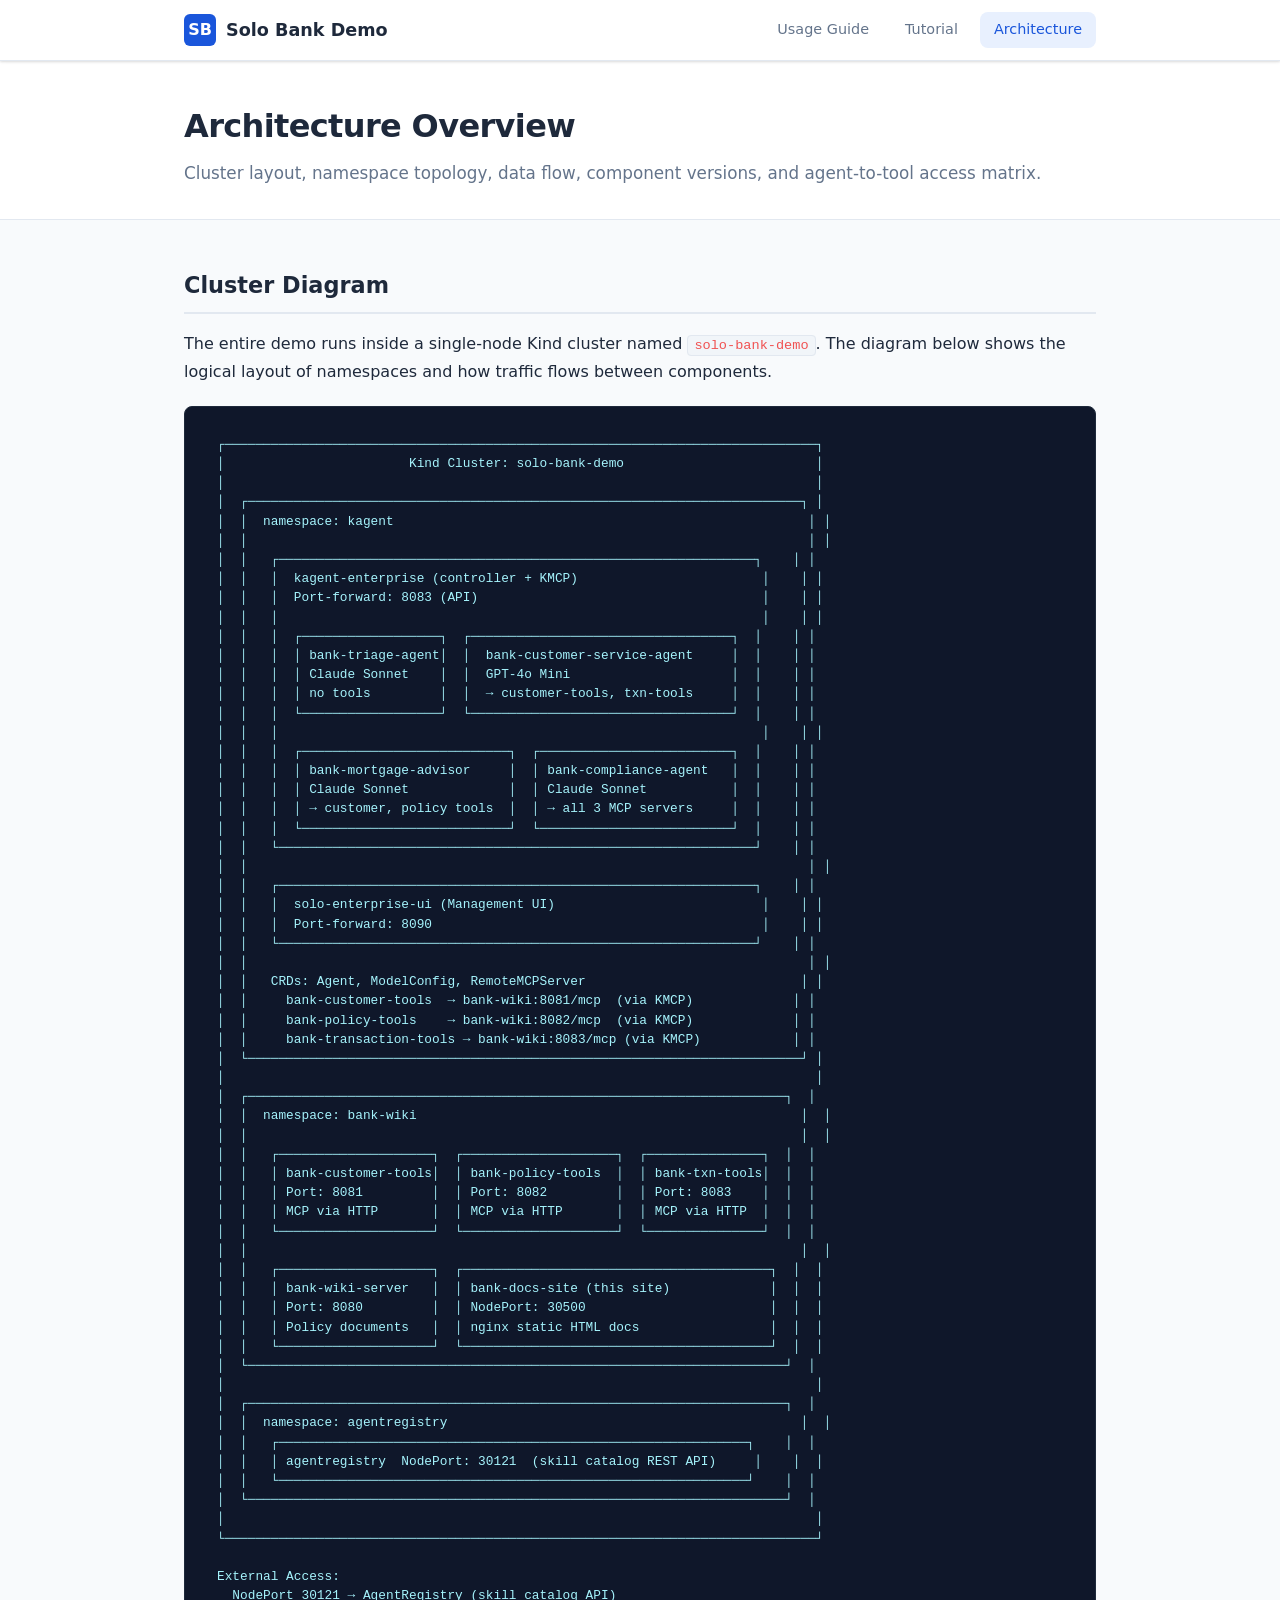
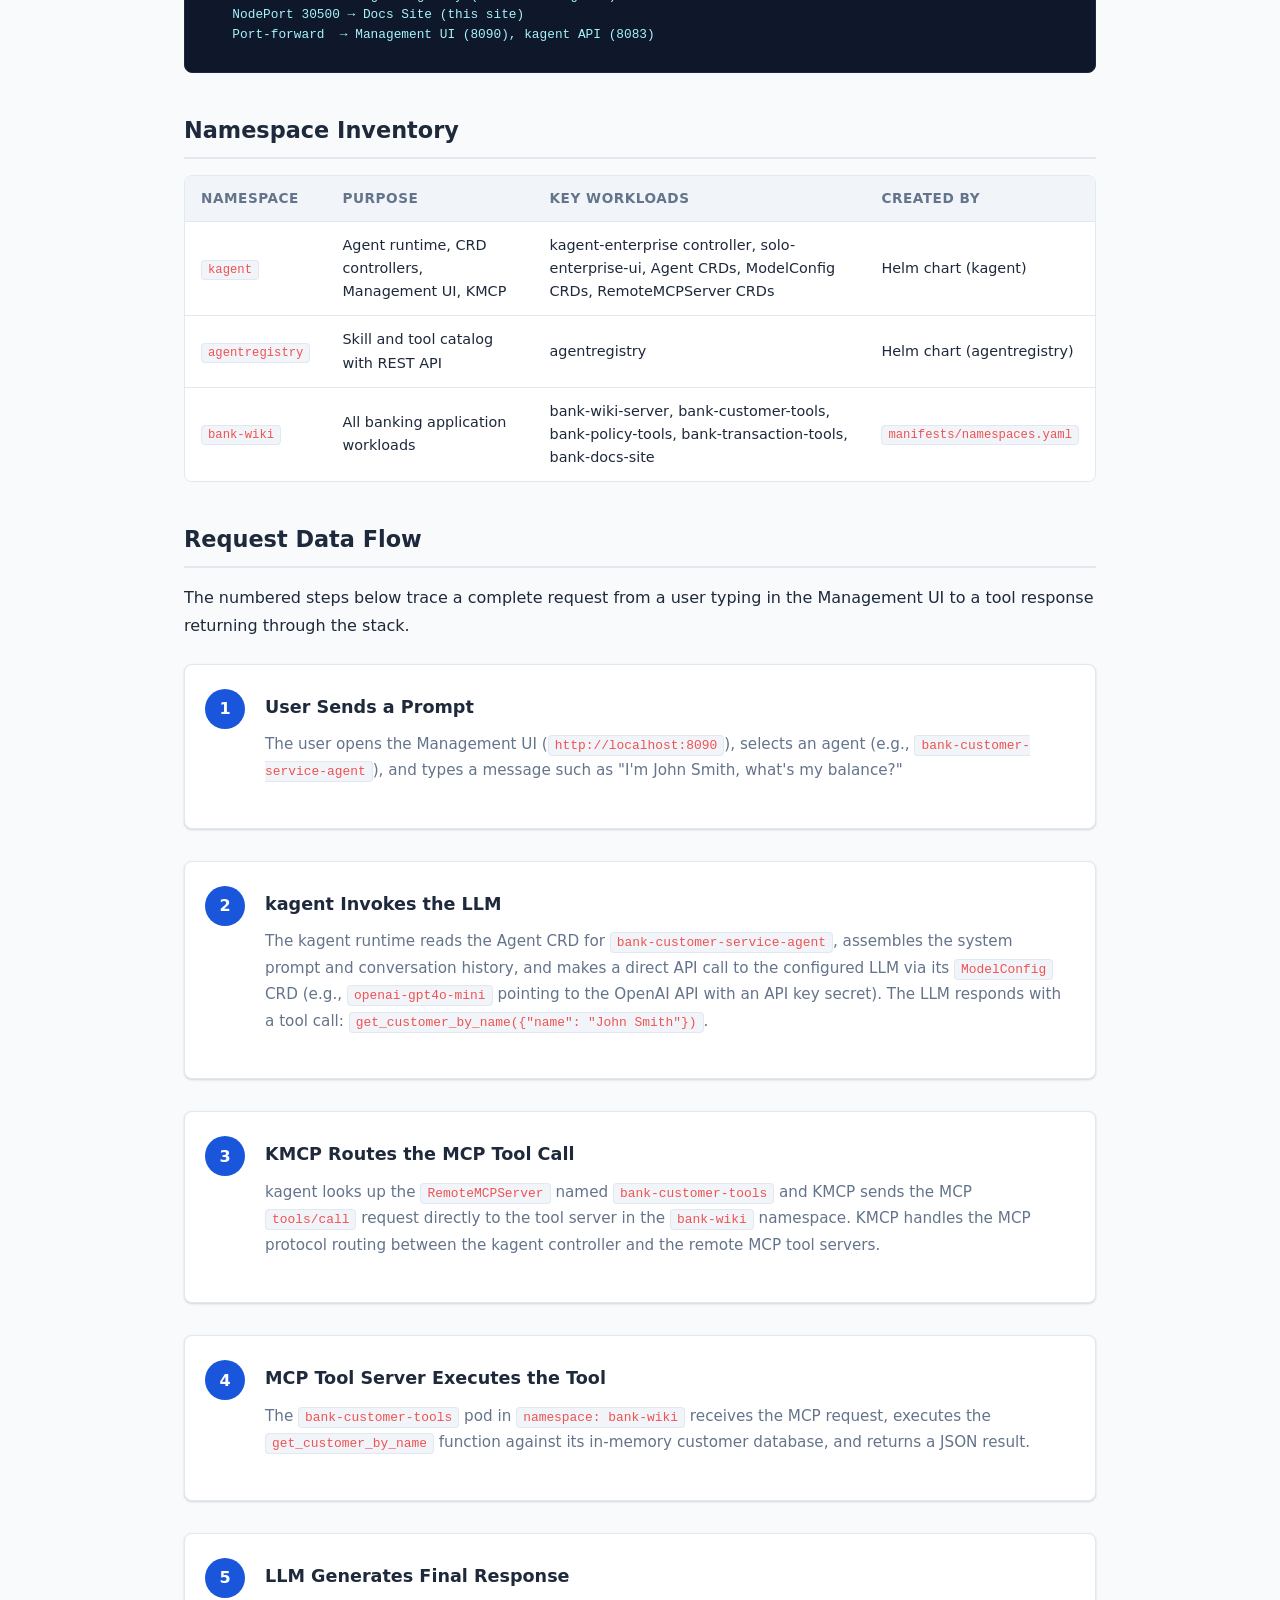
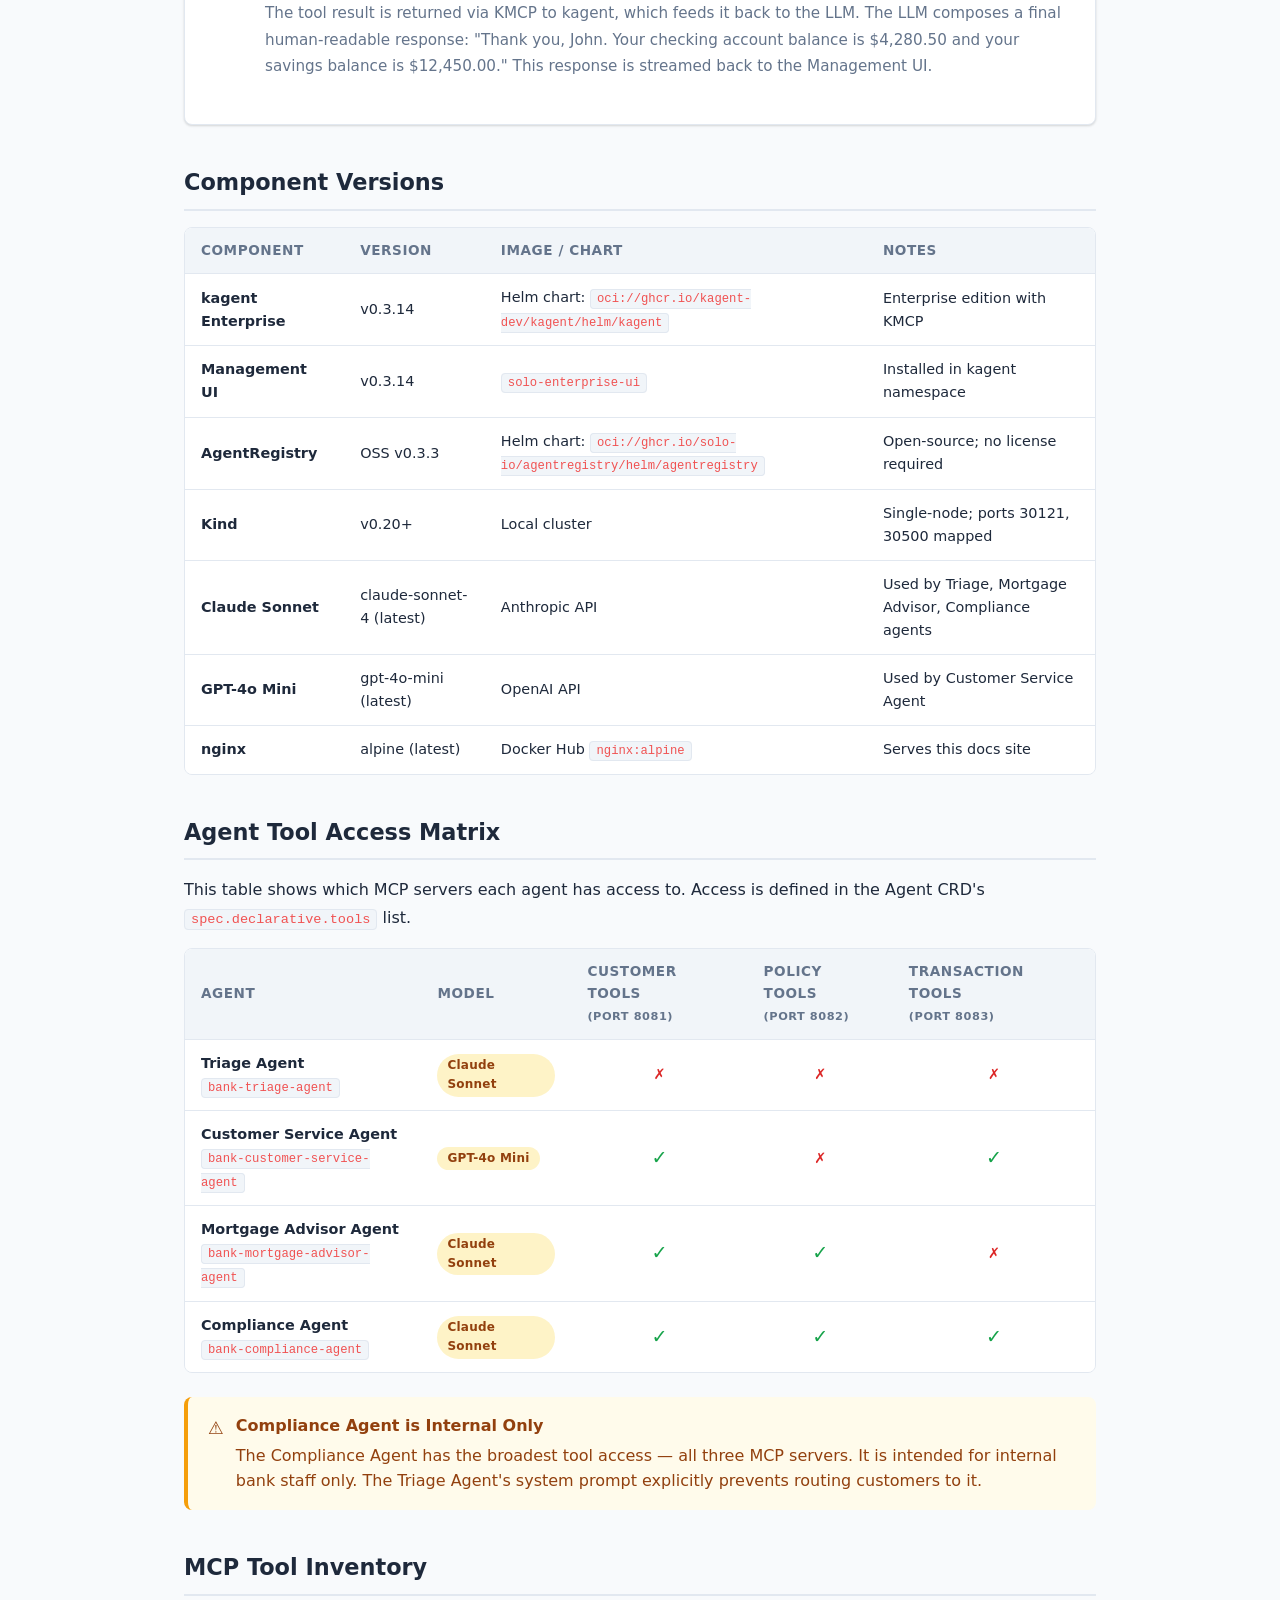
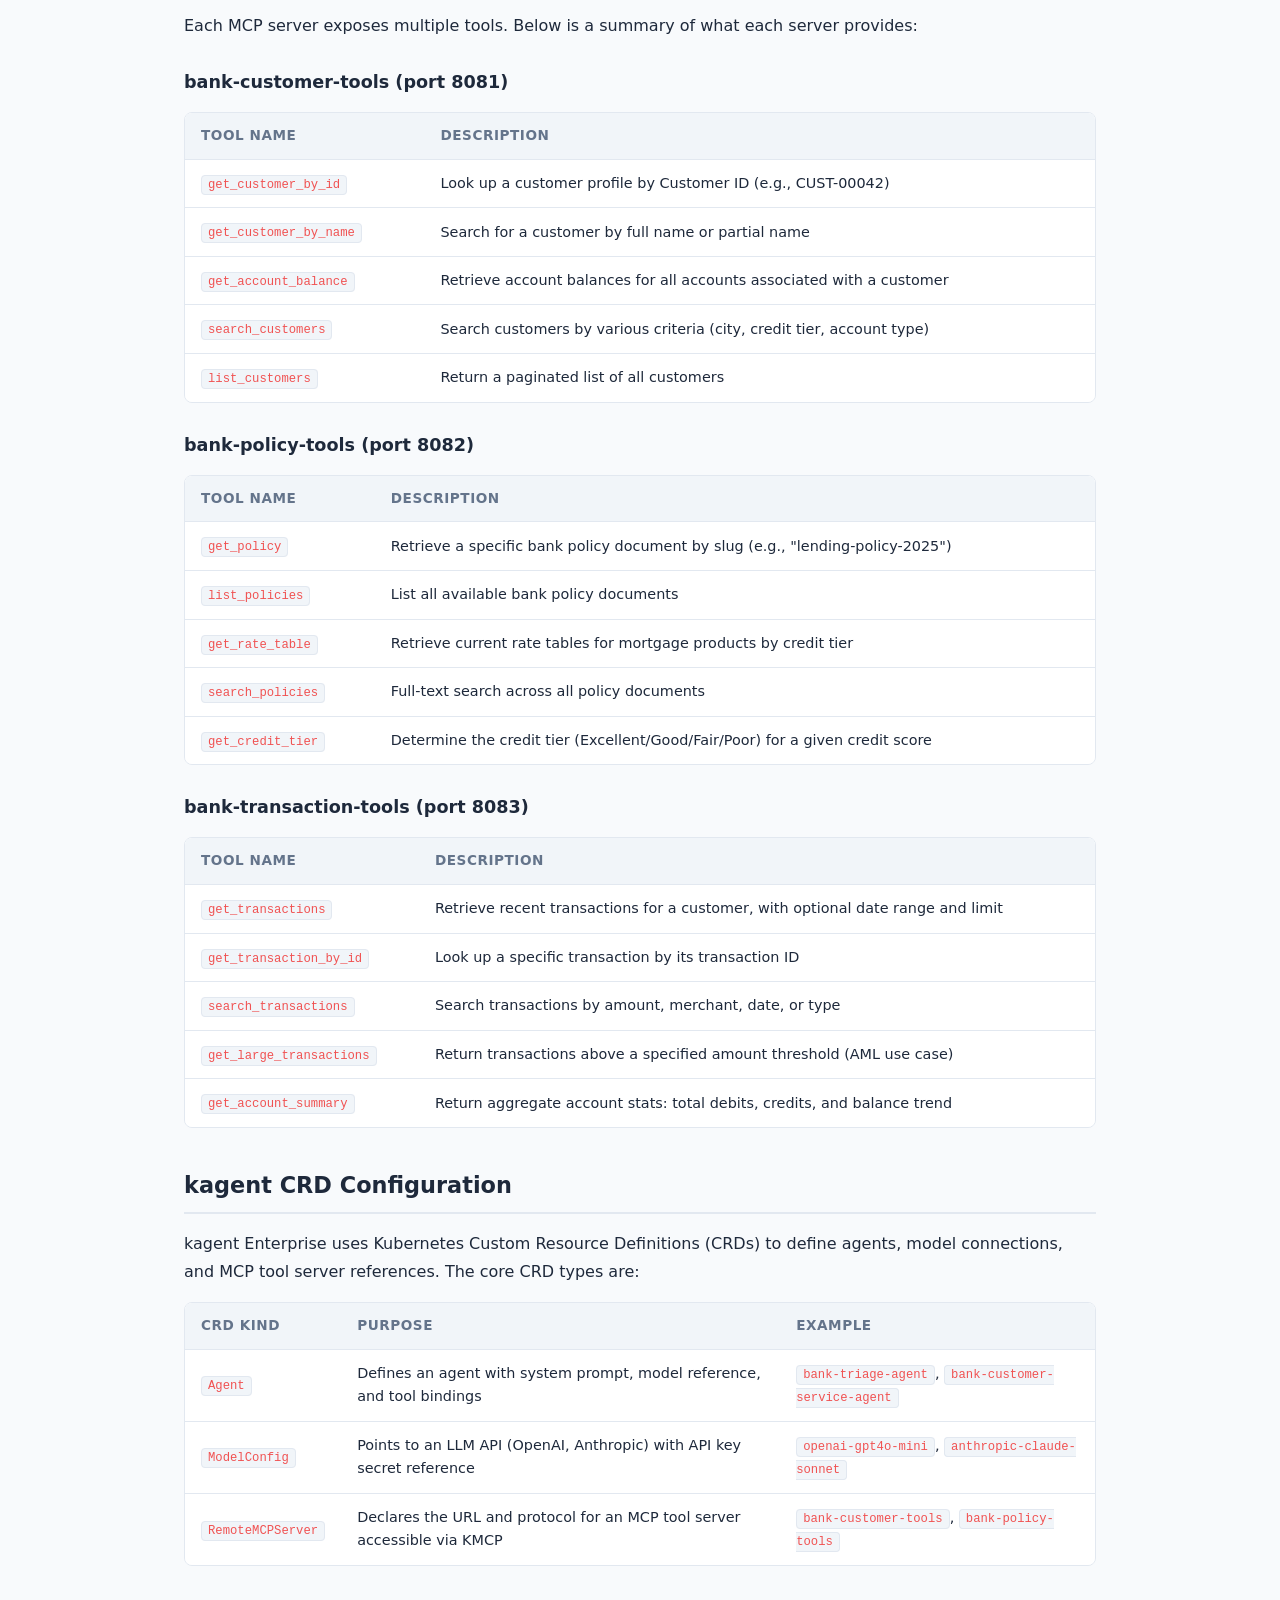
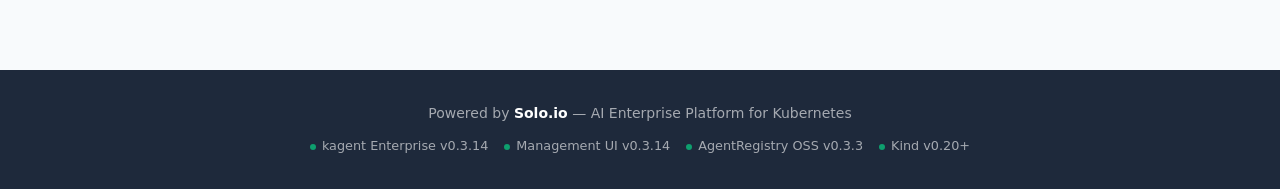
==== commit 13a19ab8: "refactor: remove AgentGateway, fix setup for kagent + AgentRegistry only - Remove AgentGateway helm " ====
--- a/docs-site/architecture.html
+++ b/docs-site/architecture.html
@@ -48,42 +48,36 @@
 ┌─────────────────────────────────────────────────────────────────────────────┐
 │                        Kind Cluster: solo-bank-demo                         │
 │                                                                             │
-│  ┌──────────────────────────────────────────────────────────────────────┐  │
-│  │  namespace: agentgateway-system                                       │  │
-│  │                                                                       │  │
-│  │   ┌─────────────────────────┐   ┌──────────────────────────────┐    │  │
-│  │   │  enterprise-agentgateway│   │  management (UI + OTEL)       │    │  │
-│  │   │  NodePort: 30080        │   │  Port-forward: 4000→8090      │    │  │
-│  │   │  Gateway API proxy      │   │  Trace viewer + metrics        │    │  │
-│  │   └─────────────┬───────────┘   └──────────────────────────────┘    │  │
-│  │                 │  routes MCP traffic                                 │  │
-│  └─────────────────┼────────────────────────────────────────────────────┘  │
-│                    │                                                         │
-│  ┌─────────────────┼────────────────────────────────────────────────────┐  │
-│  │  namespace: kagent                │                                    │  │
-│  │                                   ▼                                    │  │
-│  │   ┌──────────────────────────────────────────────────────────────┐   │  │
-│  │   │  kagent-enterprise (agent runtime)                            │   │  │
-│  │   │  Port-forward: 3000→80   (kagent UI)                         │   │  │
-│  │   │                                                               │   │  │
-│  │   │  ┌──────────────────┐  ┌──────────────────────────────────┐  │   │  │
-│  │   │  │ bank-triage-agent│  │  bank-customer-service-agent     │  │   │  │
-│  │   │  │ Claude Sonnet    │  │  GPT-4o Mini                     │  │   │  │
-│  │   │  │ no tools         │  │  → customer-tools, txn-tools     │  │   │  │
-│  │   │  └──────────────────┘  └──────────────────────────────────┘  │   │  │
-│  │   │                                                               │   │  │
-│  │   │  ┌───────────────────────────┐  ┌─────────────────────────┐  │   │  │
-│  │   │  │ bank-mortgage-advisor     │  │ bank-compliance-agent   │  │   │  │
-│  │   │  │ Claude Sonnet             │  │ Claude Sonnet           │  │   │  │
-│  │   │  │ → customer, policy tools  │  │ → all 3 MCP servers     │  │   │  │
-│  │   │  └───────────────────────────┘  └─────────────────────────┘  │   │  │
-│  │   └──────────────────────────────────────────────────────────────┘   │  │
-│  │                                                                        │  │
-│  │   RemoteMCPServer CRDs:                                                │  │
-│  │     bank-customer-tools  → bank-wiki:8081/mcp                         │  │
-│  │     bank-policy-tools    → bank-wiki:8082/mcp                         │  │
-│  │     bank-transaction-tools → bank-wiki:8083/mcp                       │  │
-│  └────────────────────────────────────────────────────────────────────────┘  │
+│  ┌────────────────────────────────────────────────────────────────────────┐ │
+│  │  namespace: kagent                                                      │ │
+│  │                                                                         │ │
+│  │   ┌──────────────────────────────────────────────────────────────┐    │ │
+│  │   │  kagent-enterprise (controller + KMCP)                        │    │ │
+│  │   │  Port-forward: 8083 (API)                                     │    │ │
+│  │   │                                                               │    │ │
+│  │   │  ┌──────────────────┐  ┌──────────────────────────────────┐  │    │ │
+│  │   │  │ bank-triage-agent│  │  bank-customer-service-agent     │  │    │ │
+│  │   │  │ Claude Sonnet    │  │  GPT-4o Mini                     │  │    │ │
+│  │   │  │ no tools         │  │  → customer-tools, txn-tools     │  │    │ │
+│  │   │  └──────────────────┘  └──────────────────────────────────┘  │    │ │
+│  │   │                                                               │    │ │
+│  │   │  ┌───────────────────────────┐  ┌─────────────────────────┐  │    │ │
+│  │   │  │ bank-mortgage-advisor     │  │ bank-compliance-agent   │  │    │ │
+│  │   │  │ Claude Sonnet             │  │ Claude Sonnet           │  │    │ │
+│  │   │  │ → customer, policy tools  │  │ → all 3 MCP servers     │  │    │ │
+│  │   │  └───────────────────────────┘  └─────────────────────────┘  │    │ │
+│  │   └──────────────────────────────────────────────────────────────┘    │ │
+│  │                                                                         │ │
+│  │   ┌──────────────────────────────────────────────────────────────┐    │ │
+│  │   │  solo-enterprise-ui (Management UI)                           │    │ │
+│  │   │  Port-forward: 8090                                           │    │ │
+│  │   └──────────────────────────────────────────────────────────────┘    │ │
+│  │                                                                         │ │
+│  │   CRDs: Agent, ModelConfig, RemoteMCPServer                            │ │
+│  │     bank-customer-tools  → bank-wiki:8081/mcp  (via KMCP)             │ │
+│  │     bank-policy-tools    → bank-wiki:8082/mcp  (via KMCP)             │ │
+│  │     bank-transaction-tools → bank-wiki:8083/mcp (via KMCP)            │ │
+│  └────────────────────────────────────────────────────────────────────────┘ │
 │                                                                             │
 │  ┌──────────────────────────────────────────────────────────────────────┐  │
 │  │  namespace: bank-wiki                                                  │  │
@@ -111,10 +105,9 @@
 └─────────────────────────────────────────────────────────────────────────────┘
 
 External Access:
-  NodePort 30080 → AgentGateway (MCP endpoint)
   NodePort 30121 → AgentRegistry (skill catalog API)
   NodePort 30500 → Docs Site (this site)
-  Port-forward  → kagent UI (3000), Management UI (4000)</pre>
+  Port-forward  → Management UI (8090), kagent API (8083)</pre>
     </div>
 
     <!-- Namespaces -->
@@ -131,10 +124,10 @@
         </thead>
         <tbody>
           <tr>
-            <td><code>agentgateway-system</code></td>
-            <td>MCP traffic proxy, observability, policy enforcement</td>
-            <td>enterprise-agentgateway, management, telemetry-collector</td>
-            <td>Helm chart (agentgateway)</td>
+            <td><code>kagent</code></td>
+            <td>Agent runtime, CRD controllers, Management UI, KMCP</td>
+            <td>kagent-enterprise controller, solo-enterprise-ui, Agent CRDs, ModelConfig CRDs, RemoteMCPServer CRDs</td>
+            <td>Helm chart (kagent)</td>
           </tr>
           <tr>
             <td><code>agentregistry</code></td>
@@ -143,12 +136,6 @@
             <td>Helm chart (agentregistry)</td>
           </tr>
           <tr>
-            <td><code>kagent</code></td>
-            <td>Agent runtime, CRD controllers, agent pods</td>
-            <td>kagent-enterprise, Agent CRDs, RemoteMCPServer CRDs</td>
-            <td>Helm chart (kagent)</td>
-          </tr>
-          <tr>
             <td><code>bank-wiki</code></td>
             <td>All banking application workloads</td>
             <td>bank-wiki-server, bank-customer-tools, bank-policy-tools, bank-transaction-tools, bank-docs-site</td>
@@ -161,7 +148,7 @@
     <!-- Data Flow -->
     <h2>Request Data Flow</h2>
     <p>
-      The numbered steps below trace a complete request from a user typing in the kagent UI
+      The numbered steps below trace a complete request from a user typing in the Management UI
       to a tool response returning through the stack.
     </p>
 
@@ -170,7 +157,7 @@
         <div class="step-number">1</div>
         <h3>User Sends a Prompt</h3>
         <p>
-          The user opens the kagent UI (<code>http://localhost:3000</code>), selects an agent
+          The user opens the Management UI (<code>http://localhost:8090</code>), selects an agent
           (e.g., <code>bank-customer-service-agent</code>), and types a message such as
           "I'm John Smith, what's my balance?"
         </p>
@@ -181,19 +168,22 @@
         <h3>kagent Invokes the LLM</h3>
         <p>
           The kagent runtime reads the Agent CRD for <code>bank-customer-service-agent</code>,
-          assembles the system prompt and conversation history, and calls the configured LLM
-          (<code>openai-gpt4o-mini</code> model config). The LLM responds with a tool call:
+          assembles the system prompt and conversation history, and makes a direct API call
+          to the configured LLM via its <code>ModelConfig</code> CRD (e.g.,
+          <code>openai-gpt4o-mini</code> pointing to the OpenAI API with an API key secret).
+          The LLM responds with a tool call:
           <code>get_customer_by_name({"name": "John Smith"})</code>.
         </p>
       </div>
 
       <div class="step">
         <div class="step-number">3</div>
-        <h3>Tool Request Dispatched Through AgentGateway</h3>
+        <h3>KMCP Routes the MCP Tool Call</h3>
         <p>
           kagent looks up the <code>RemoteMCPServer</code> named <code>bank-customer-tools</code>
-          and sends an MCP <code>tools/call</code> request to its URL. This traffic passes through
-          the AgentGateway proxy, which applies policy checks and emits an OTEL trace span.
+          and KMCP sends the MCP <code>tools/call</code> request directly to the tool server
+          in the <code>bank-wiki</code> namespace. KMCP handles the MCP protocol routing
+          between the kagent controller and the remote MCP tool servers.
         </p>
       </div>
 
@@ -209,21 +199,12 @@
 
       <div class="step">
         <div class="step-number">5</div>
-        <h3>Response Flows Back Through AgentGateway</h3>
-        <p>
-          The tool result travels back through AgentGateway (another trace span is recorded) and
-          is returned to kagent. The OTEL spans for this round-trip are exported to the
-          telemetry-collector and visible in the Management UI.
-        </p>
-      </div>
-
-      <div class="step">
-        <div class="step-number">6</div>
         <h3>LLM Generates Final Response</h3>
         <p>
-          kagent feeds the tool result back to the LLM, which now composes a final human-readable
-          response: "Thank you, John. Your checking account balance is $4,280.50 and your savings
-          balance is $12,450.00." This response is streamed back to the kagent UI.
+          The tool result is returned via KMCP to kagent, which feeds it back to the LLM.
+          The LLM composes a final human-readable response: "Thank you, John. Your checking
+          account balance is $4,280.50 and your savings balance is $12,450.00." This response
+          is streamed back to the Management UI.
         </p>
       </div>
     </div>
@@ -242,34 +223,28 @@
         </thead>
         <tbody>
           <tr>
-            <td><strong>kagent</strong></td>
-            <td>v0.3+</td>
+            <td><strong>kagent Enterprise</strong></td>
+            <td>v0.3.14</td>
             <td>Helm chart: <code>oci://ghcr.io/kagent-dev/kagent/helm/kagent</code></td>
-            <td>Enterprise edition via license key</td>
-          </tr>
-          <tr>
-            <td><strong>AgentGateway</strong></td>
-            <td>Enterprise v2.2.x</td>
-            <td>Helm chart: <code>oci://ghcr.io/solo-io/enterprise-agentgateway/helm</code></td>
-            <td>Requires <code>AGENTGATEWAY_LICENSE_KEY</code></td>
+            <td>Enterprise edition with KMCP</td>
+          </tr>
+          <tr>
+            <td><strong>Management UI</strong></td>
+            <td>v0.3.14</td>
+            <td><code>solo-enterprise-ui</code></td>
+            <td>Installed in kagent namespace</td>
           </tr>
           <tr>
             <td><strong>AgentRegistry</strong></td>
-            <td>OSS v0.1+</td>
+            <td>OSS v0.3.3</td>
             <td>Helm chart: <code>oci://ghcr.io/solo-io/agentregistry/helm/agentregistry</code></td>
             <td>Open-source; no license required</td>
-          </tr>
-          <tr>
-            <td><strong>Gateway API CRDs</strong></td>
-            <td>v1.5.0</td>
-            <td><code>standard-install.yaml</code> from kubernetes-sigs</td>
-            <td>Required by AgentGateway</td>
           </tr>
           <tr>
             <td><strong>Kind</strong></td>
             <td>v0.20+</td>
             <td>Local cluster</td>
-            <td>Single-node; ports 30080, 30121, 30500 mapped</td>
+            <td>Single-node; ports 30121, 30500 mapped</td>
           </tr>
           <tr>
             <td><strong>Claude Sonnet</strong></td>
@@ -473,40 +448,36 @@
       </table>
     </div>
 
-    <!-- Gateway Config -->
-    <h2>AgentGateway Configuration</h2>
+    <!-- kagent CRD Configuration -->
+    <h2>kagent CRD Configuration</h2>
     <p>
-      The AgentGateway is configured using Gateway API resources. The core objects are:
+      kagent Enterprise uses Kubernetes Custom Resource Definitions (CRDs) to define agents,
+      model connections, and MCP tool server references. The core CRD types are:
     </p>
     <div class="table-wrapper">
       <table>
         <thead>
           <tr>
-            <th>Resource Kind</th>
-            <th>Name</th>
+            <th>CRD Kind</th>
             <th>Purpose</th>
-          </tr>
-        </thead>
-        <tbody>
-          <tr>
-            <td><code>GatewayClass</code></td>
-            <td>enterprise-agentgateway</td>
-            <td>Declares the AgentGateway controller</td>
-          </tr>
-          <tr>
-            <td><code>Gateway</code></td>
-            <td>agentgateway-proxy</td>
-            <td>Listener on port 80 in namespace agentgateway-system</td>
-          </tr>
-          <tr>
-            <td><code>EnterpriseAgentgatewayParameters</code></td>
-            <td>tracing</td>
-            <td>Attaches OTEL tracing to the gateway via parametersRef</td>
-          </tr>
-          <tr>
-            <td><code>EnterpriseAgentgatewayPolicy</code></td>
-            <td>tracing</td>
-            <td>Routes OTEL spans to the telemetry-collector on port 4317</td>
+            <th>Example</th>
+          </tr>
+        </thead>
+        <tbody>
+          <tr>
+            <td><code>Agent</code></td>
+            <td>Defines an agent with system prompt, model reference, and tool bindings</td>
+            <td><code>bank-triage-agent</code>, <code>bank-customer-service-agent</code></td>
+          </tr>
+          <tr>
+            <td><code>ModelConfig</code></td>
+            <td>Points to an LLM API (OpenAI, Anthropic) with API key secret reference</td>
+            <td><code>openai-gpt4o-mini</code>, <code>anthropic-claude-sonnet</code></td>
+          </tr>
+          <tr>
+            <td><code>RemoteMCPServer</code></td>
+            <td>Declares the URL and protocol for an MCP tool server accessible via KMCP</td>
+            <td><code>bank-customer-tools</code>, <code>bank-policy-tools</code></td>
           </tr>
         </tbody>
       </table>
@@ -522,15 +493,15 @@
     <div class="footer-versions">
       <div class="footer-version-item">
         <div class="version-dot"></div>
-        kagent v0.3+
+        kagent Enterprise v0.3.14
       </div>
       <div class="footer-version-item">
         <div class="version-dot"></div>
-        AgentGateway Enterprise v2.2.x
+        Management UI v0.3.14
       </div>
       <div class="footer-version-item">
         <div class="version-dot"></div>
-        AgentRegistry OSS v0.1+
+        AgentRegistry OSS v0.3.3
       </div>
       <div class="footer-version-item">
         <div class="version-dot"></div>
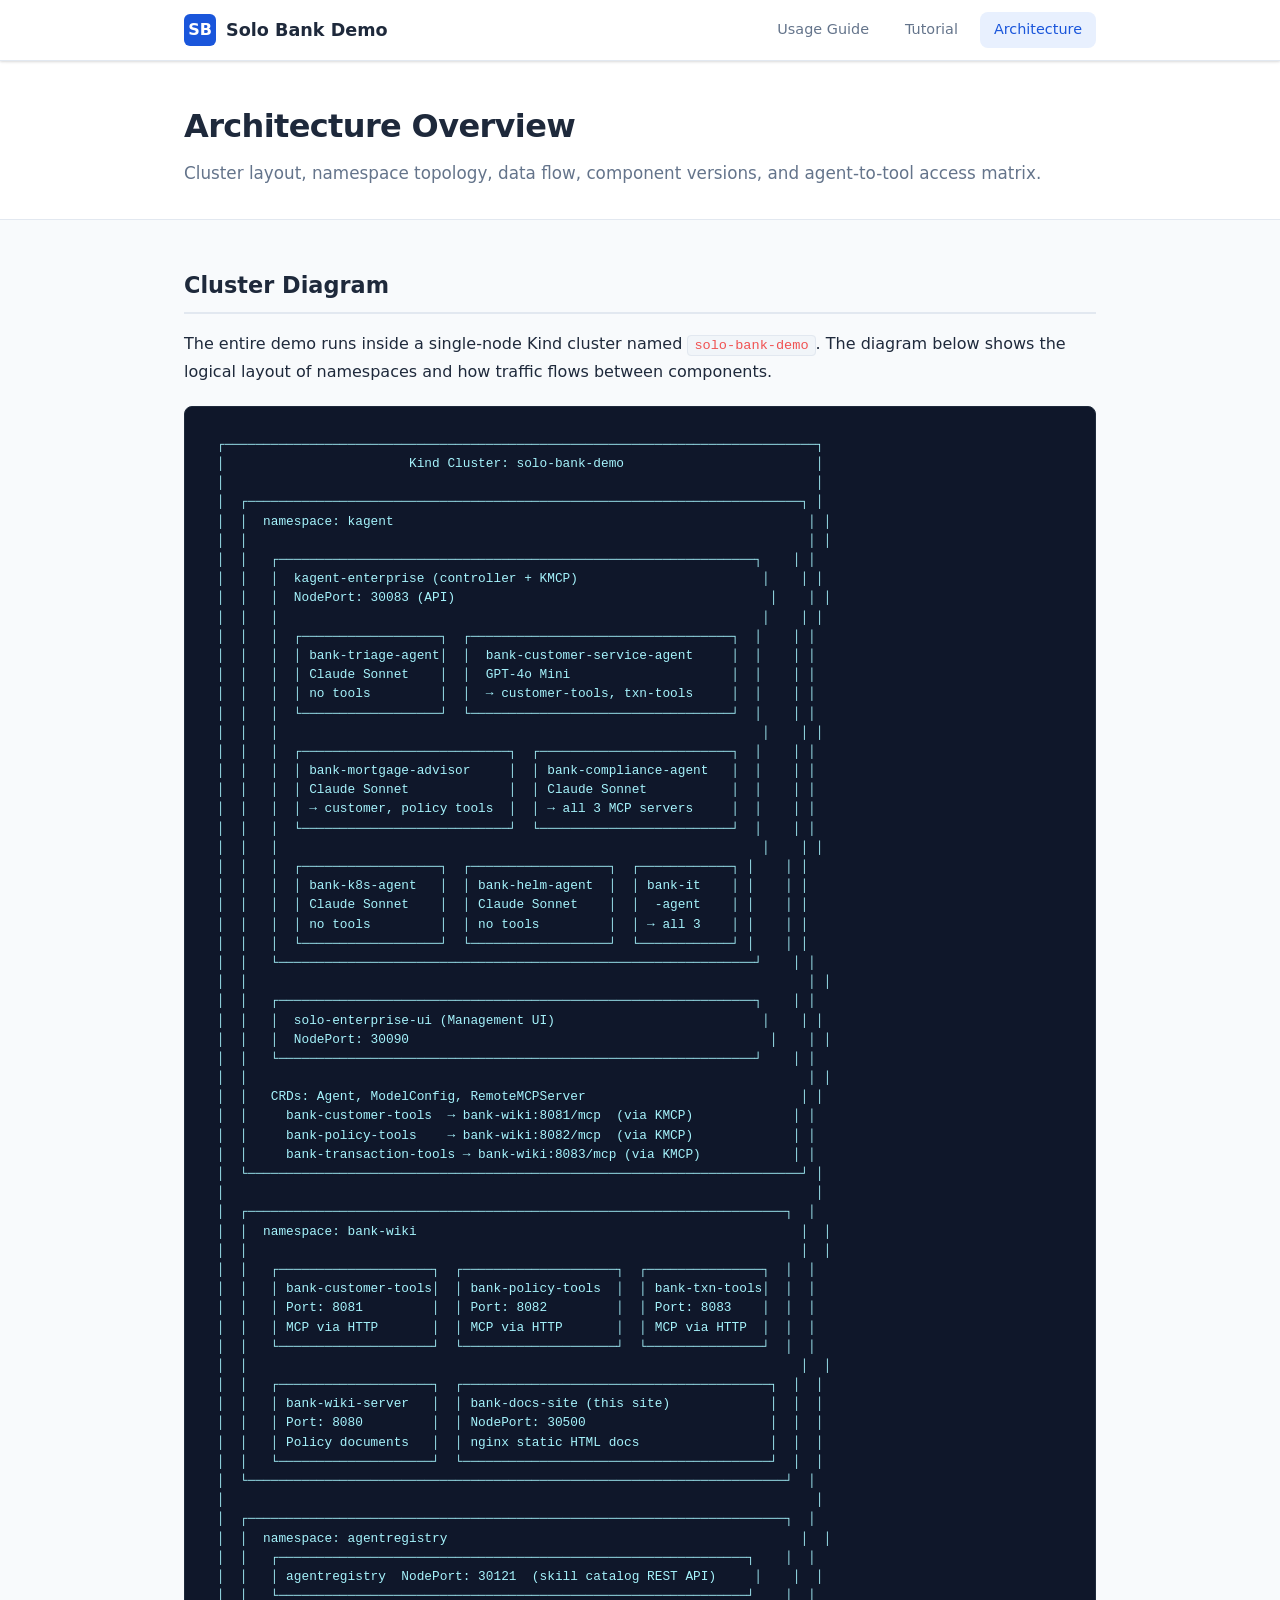
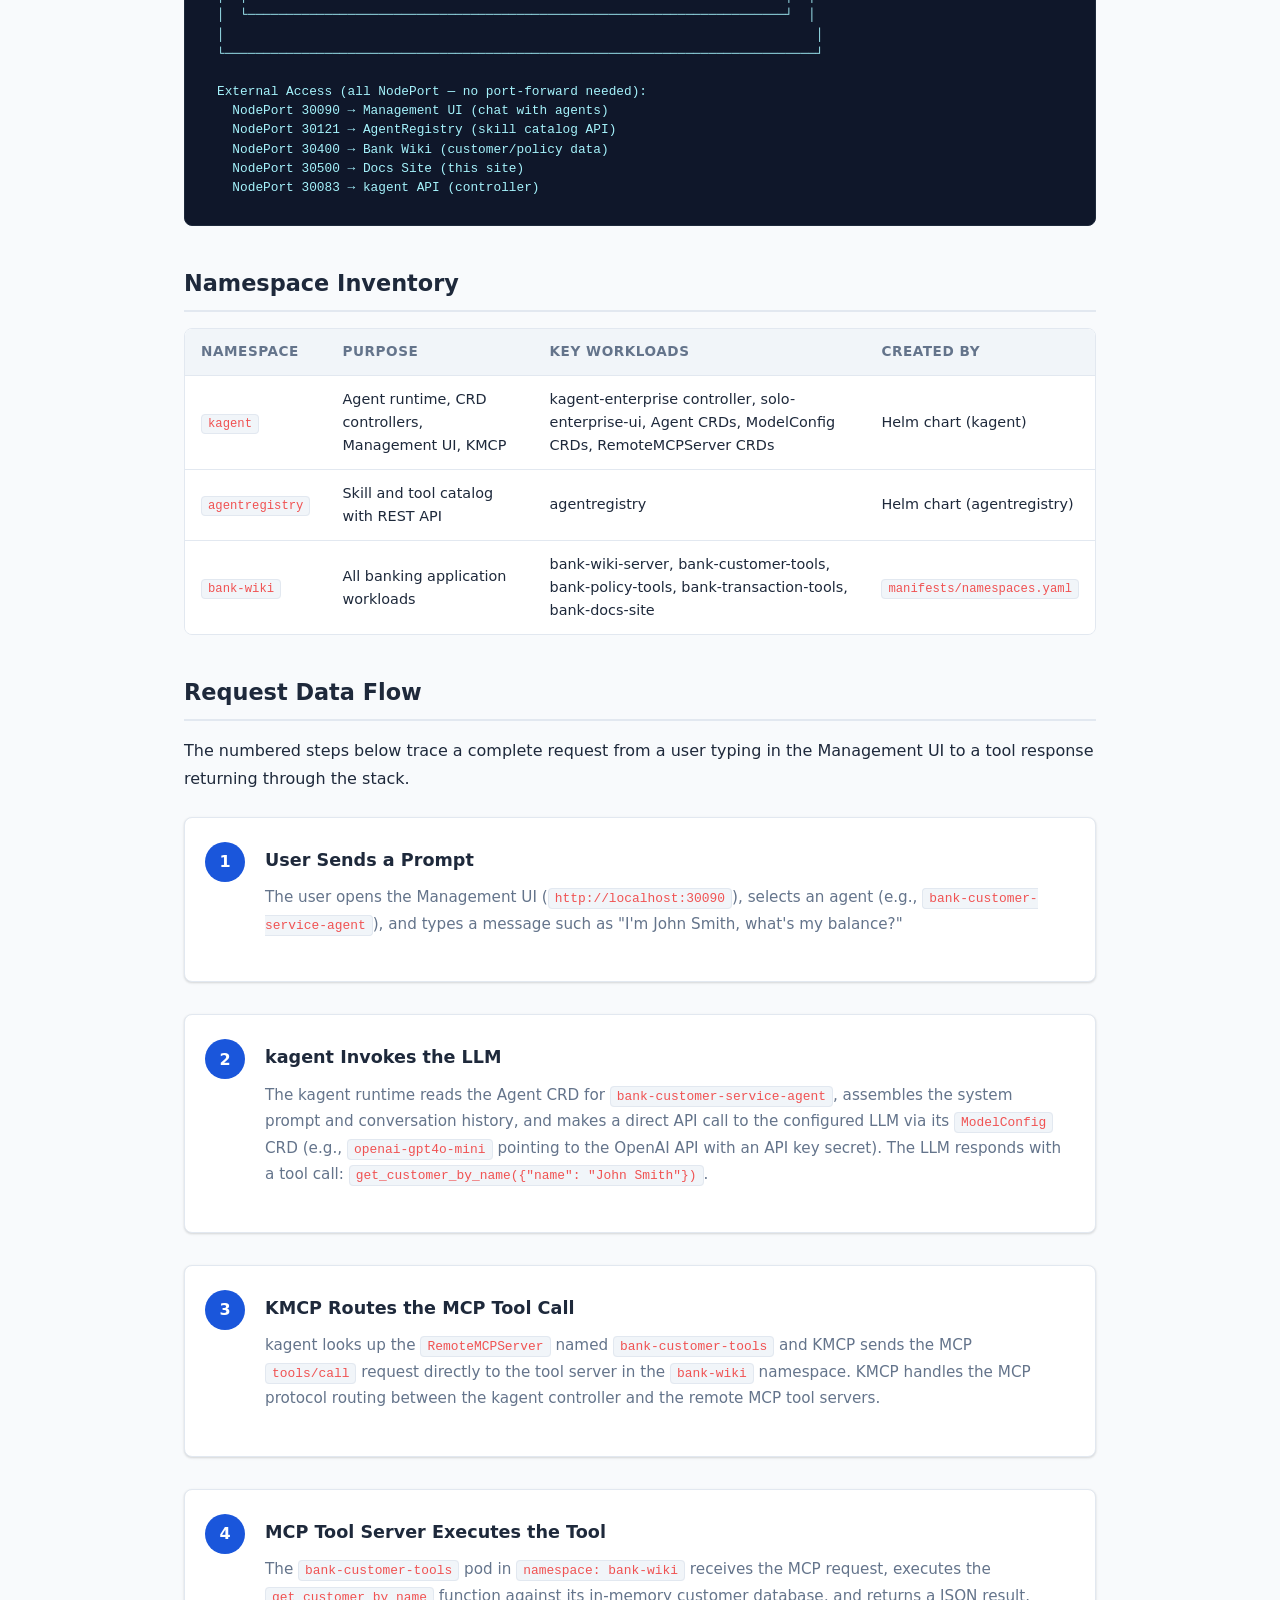
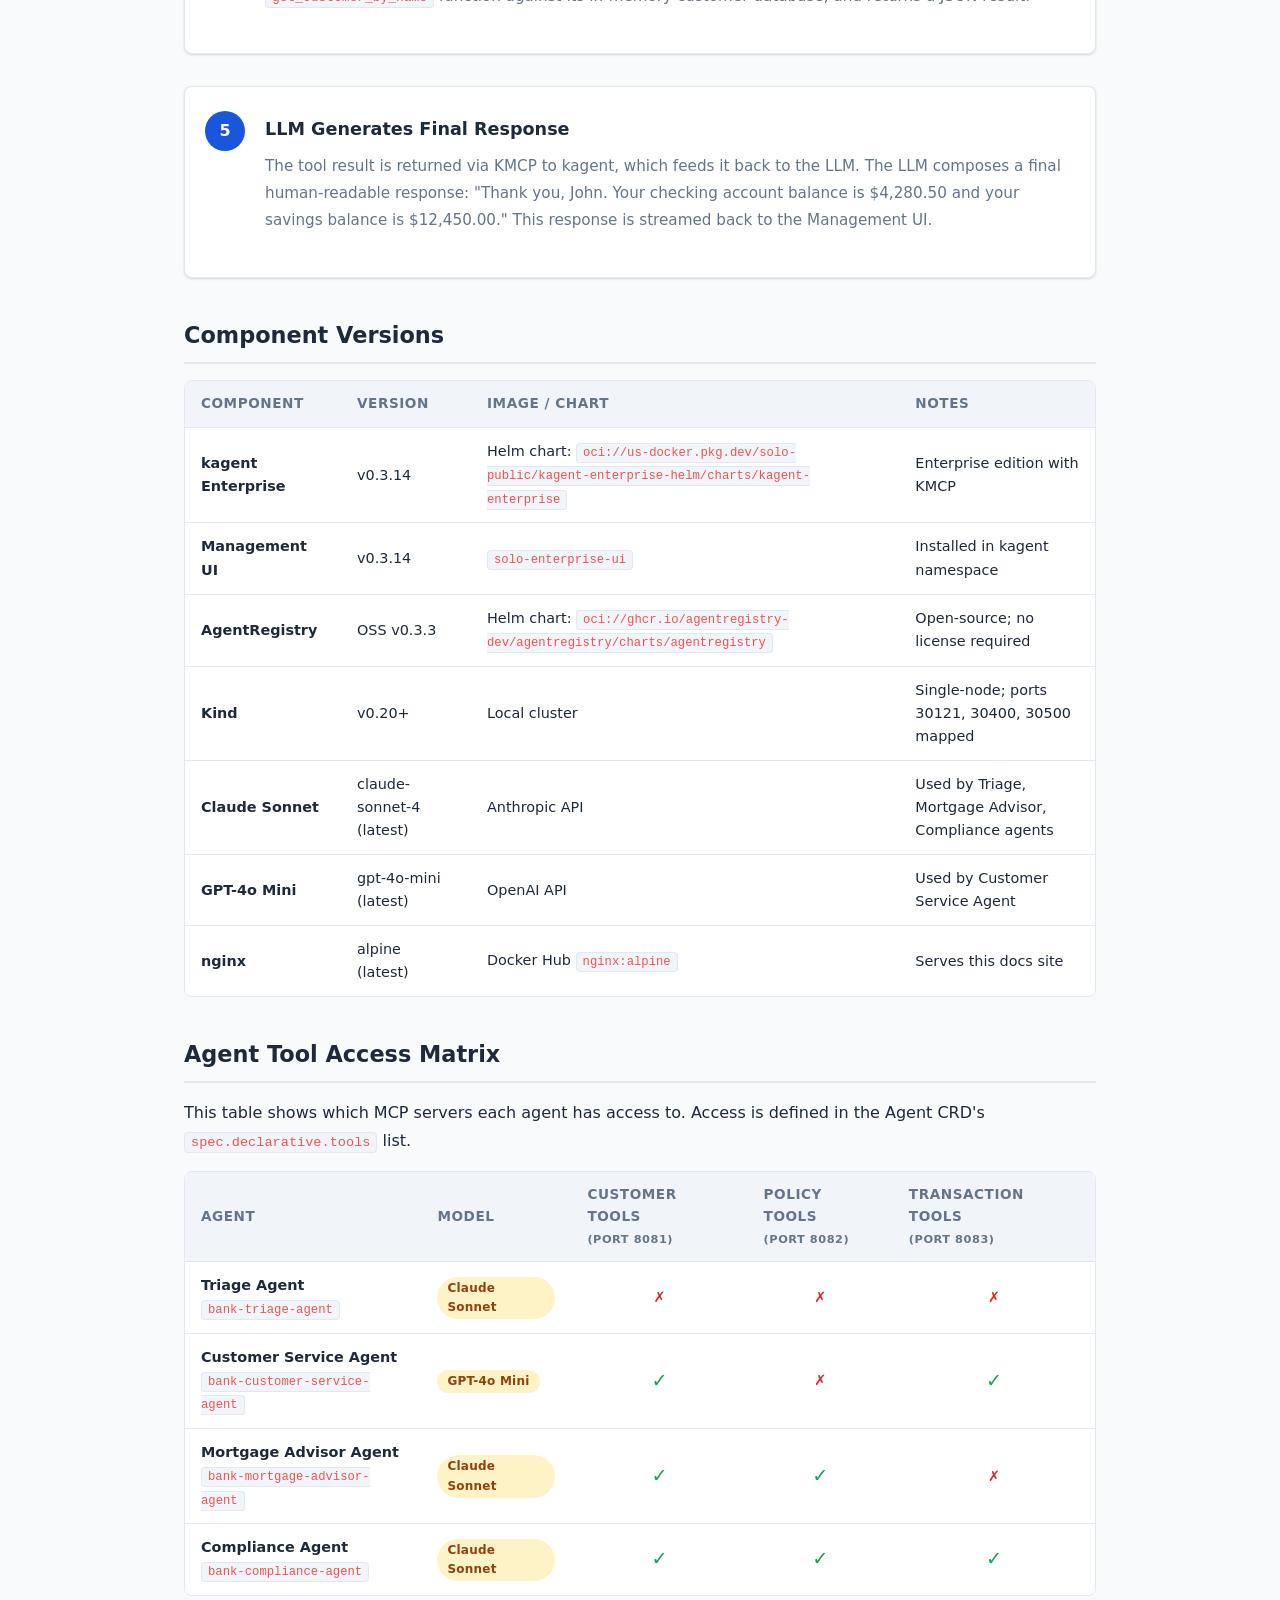
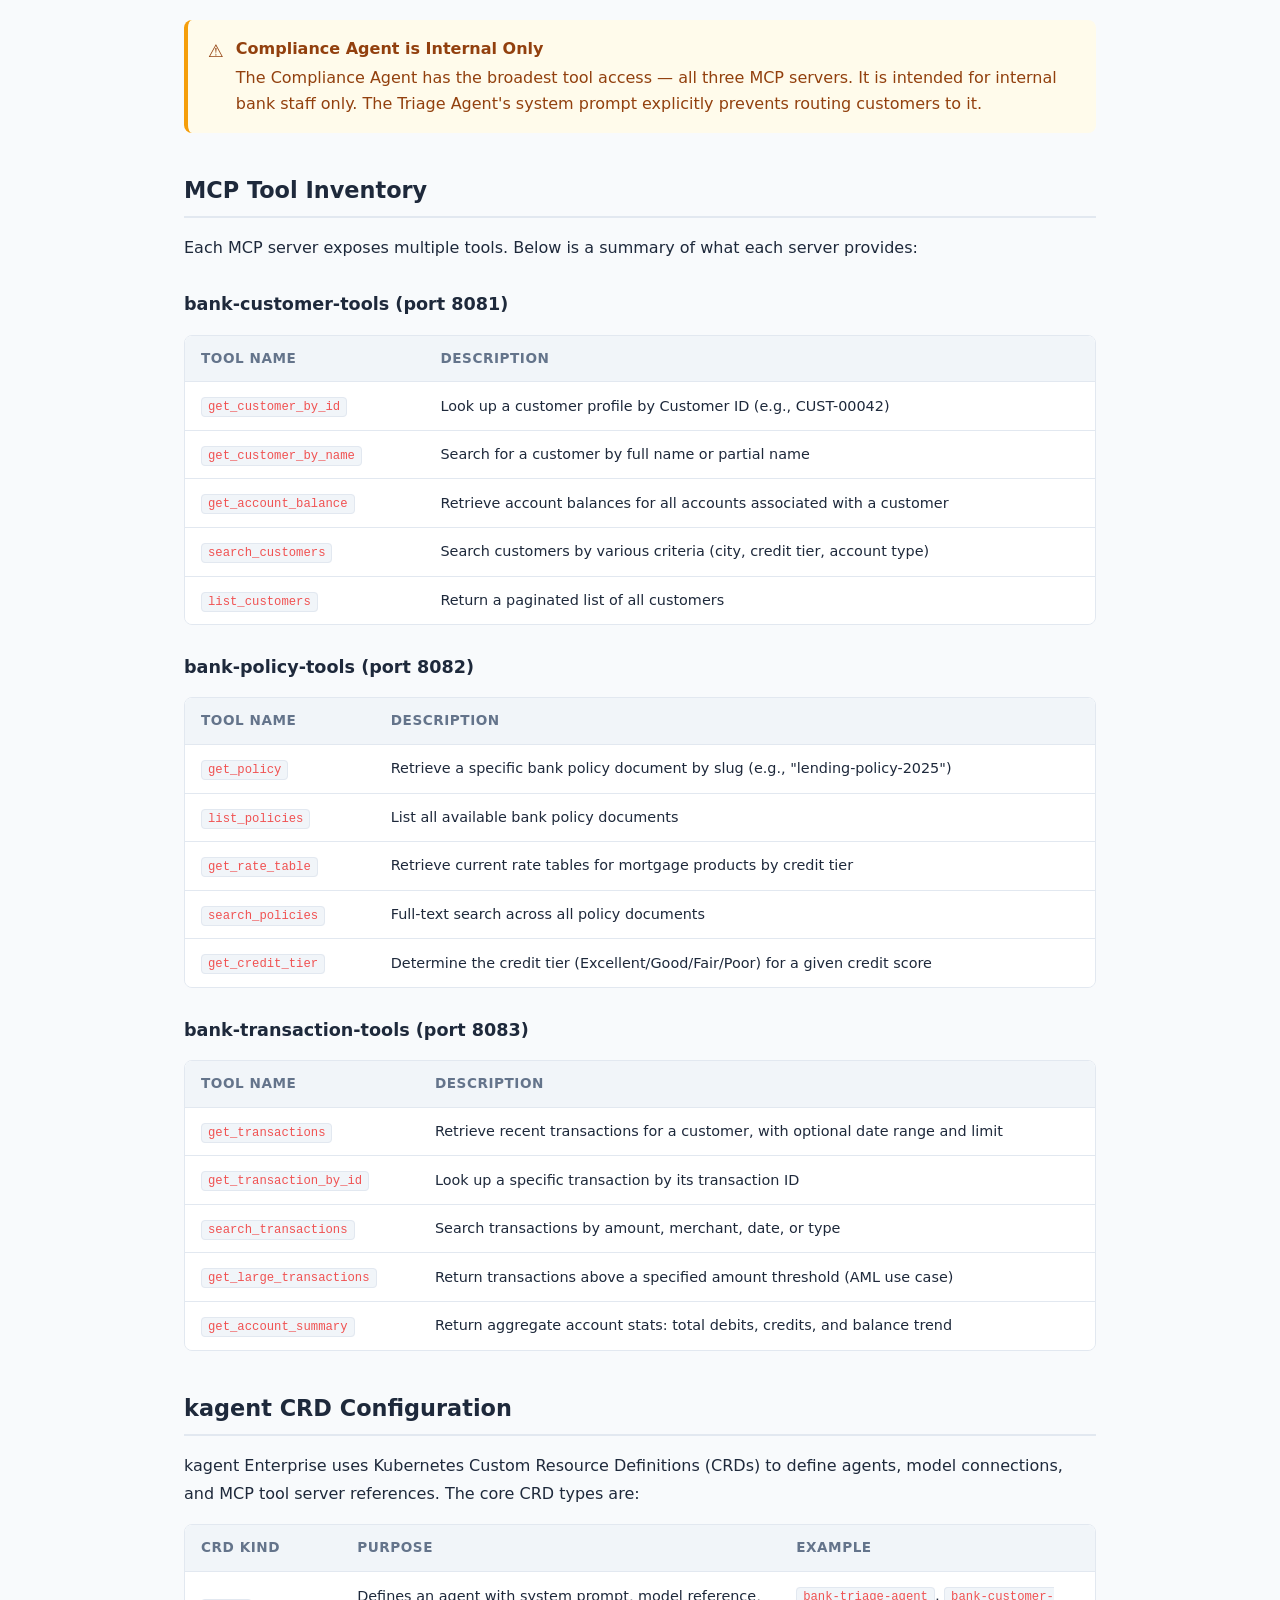
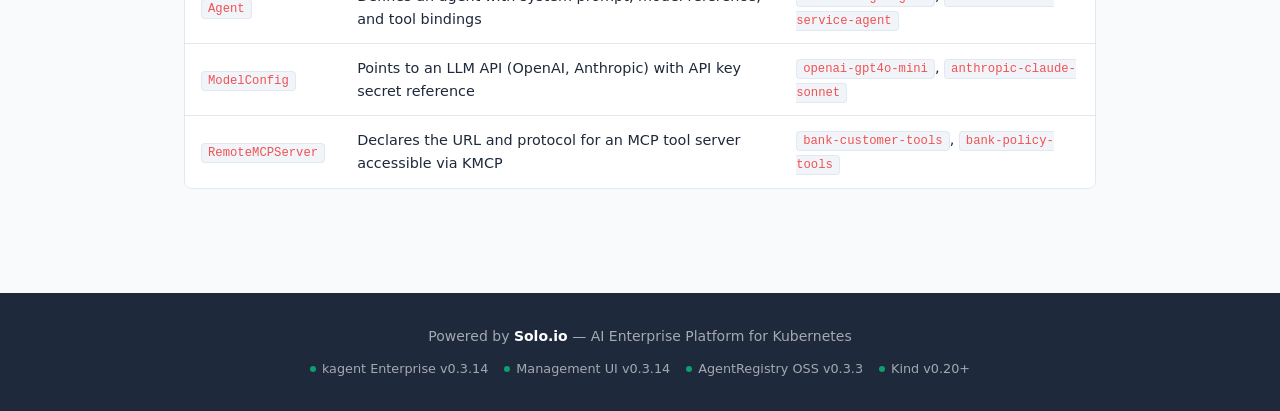
==== commit 92527075: "push" ====
--- a/docs-site/architecture.html
+++ b/docs-site/architecture.html
@@ -53,7 +53,7 @@
 │  │                                                                         │ │
 │  │   ┌──────────────────────────────────────────────────────────────┐    │ │
 │  │   │  kagent-enterprise (controller + KMCP)                        │    │ │
-│  │   │  Port-forward: 8083 (API)                                     │    │ │
+│  │   │  NodePort: 30083 (API)                                         │    │ │
 │  │   │                                                               │    │ │
 │  │   │  ┌──────────────────┐  ┌──────────────────────────────────┐  │    │ │
 │  │   │  │ bank-triage-agent│  │  bank-customer-service-agent     │  │    │ │
@@ -66,11 +66,17 @@
 │  │   │  │ Claude Sonnet             │  │ Claude Sonnet           │  │    │ │
 │  │   │  │ → customer, policy tools  │  │ → all 3 MCP servers     │  │    │ │
 │  │   │  └───────────────────────────┘  └─────────────────────────┘  │    │ │
+│  │   │                                                               │    │ │
+│  │   │  ┌──────────────────┐  ┌──────────────────┐  ┌────────────┐ │    │ │
+│  │   │  │ bank-k8s-agent   │  │ bank-helm-agent  │  │ bank-it    │ │    │ │
+│  │   │  │ Claude Sonnet    │  │ Claude Sonnet    │  │  -agent    │ │    │ │
+│  │   │  │ no tools         │  │ no tools         │  │ → all 3    │ │    │ │
+│  │   │  └──────────────────┘  └──────────────────┘  └────────────┘ │    │ │
 │  │   └──────────────────────────────────────────────────────────────┘    │ │
 │  │                                                                         │ │
 │  │   ┌──────────────────────────────────────────────────────────────┐    │ │
 │  │   │  solo-enterprise-ui (Management UI)                           │    │ │
-│  │   │  Port-forward: 8090                                           │    │ │
+│  │   │  NodePort: 30090                                               │    │ │
 │  │   └──────────────────────────────────────────────────────────────┘    │ │
 │  │                                                                         │ │
 │  │   CRDs: Agent, ModelConfig, RemoteMCPServer                            │ │
@@ -104,10 +110,12 @@
 │                                                                             │
 └─────────────────────────────────────────────────────────────────────────────┘
 
-External Access:
+External Access (all NodePort — no port-forward needed):
+  NodePort 30090 → Management UI (chat with agents)
   NodePort 30121 → AgentRegistry (skill catalog API)
+  NodePort 30400 → Bank Wiki (customer/policy data)
   NodePort 30500 → Docs Site (this site)
-  Port-forward  → Management UI (8090), kagent API (8083)</pre>
+  NodePort 30083 → kagent API (controller)</pre>
     </div>
 
     <!-- Namespaces -->
@@ -157,7 +165,7 @@
         <div class="step-number">1</div>
         <h3>User Sends a Prompt</h3>
         <p>
-          The user opens the Management UI (<code>http://localhost:8090</code>), selects an agent
+          The user opens the Management UI (<code>http://localhost:30090</code>), selects an agent
           (e.g., <code>bank-customer-service-agent</code>), and types a message such as
           "I'm John Smith, what's my balance?"
         </p>
@@ -225,7 +233,7 @@
           <tr>
             <td><strong>kagent Enterprise</strong></td>
             <td>v0.3.14</td>
-            <td>Helm chart: <code>oci://ghcr.io/kagent-dev/kagent/helm/kagent</code></td>
+            <td>Helm chart: <code>oci://us-docker.pkg.dev/solo-public/kagent-enterprise-helm/charts/kagent-enterprise</code></td>
             <td>Enterprise edition with KMCP</td>
           </tr>
           <tr>
@@ -237,14 +245,14 @@
           <tr>
             <td><strong>AgentRegistry</strong></td>
             <td>OSS v0.3.3</td>
-            <td>Helm chart: <code>oci://ghcr.io/solo-io/agentregistry/helm/agentregistry</code></td>
+            <td>Helm chart: <code>oci://ghcr.io/agentregistry-dev/agentregistry/charts/agentregistry</code></td>
             <td>Open-source; no license required</td>
           </tr>
           <tr>
             <td><strong>Kind</strong></td>
             <td>v0.20+</td>
             <td>Local cluster</td>
-            <td>Single-node; ports 30121, 30500 mapped</td>
+            <td>Single-node; ports 30121, 30400, 30500 mapped</td>
           </tr>
           <tr>
             <td><strong>Claude Sonnet</strong></td>
--- a/docs-site/static/style.css
+++ b/docs-site/static/style.css
@@ -400,10 +400,14 @@
   font-family: var(--font-mono);
   font-size: 0.875rem;
   color: var(--code-text);
-  background: none;
-  padding: 0;
-  border-radius: 0;
+  background: none !important;
+  padding: 0 !important;
+  border-radius: 0 !important;
+  border: none !important;
+  box-shadow: none !important;
+  text-decoration: none !important;
   line-height: 1.7;
+  display: block;
 }
 
 code {
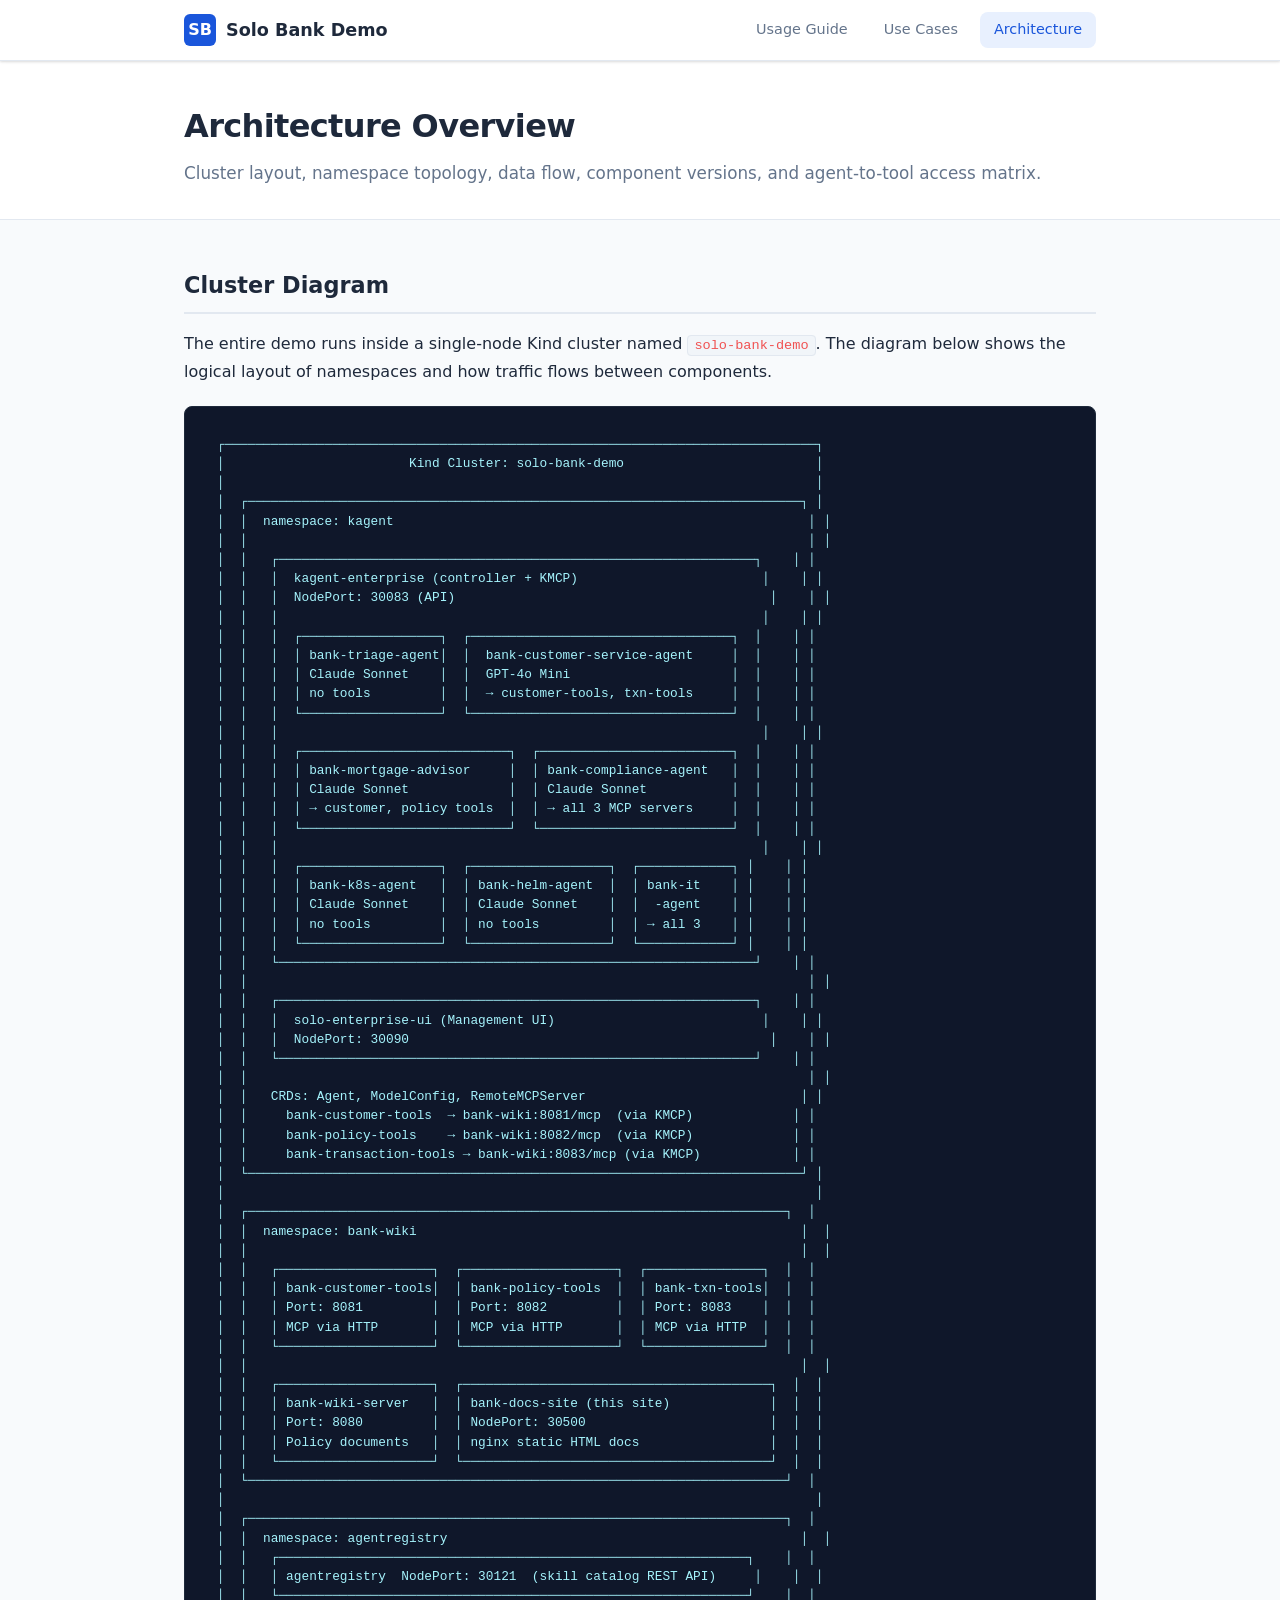
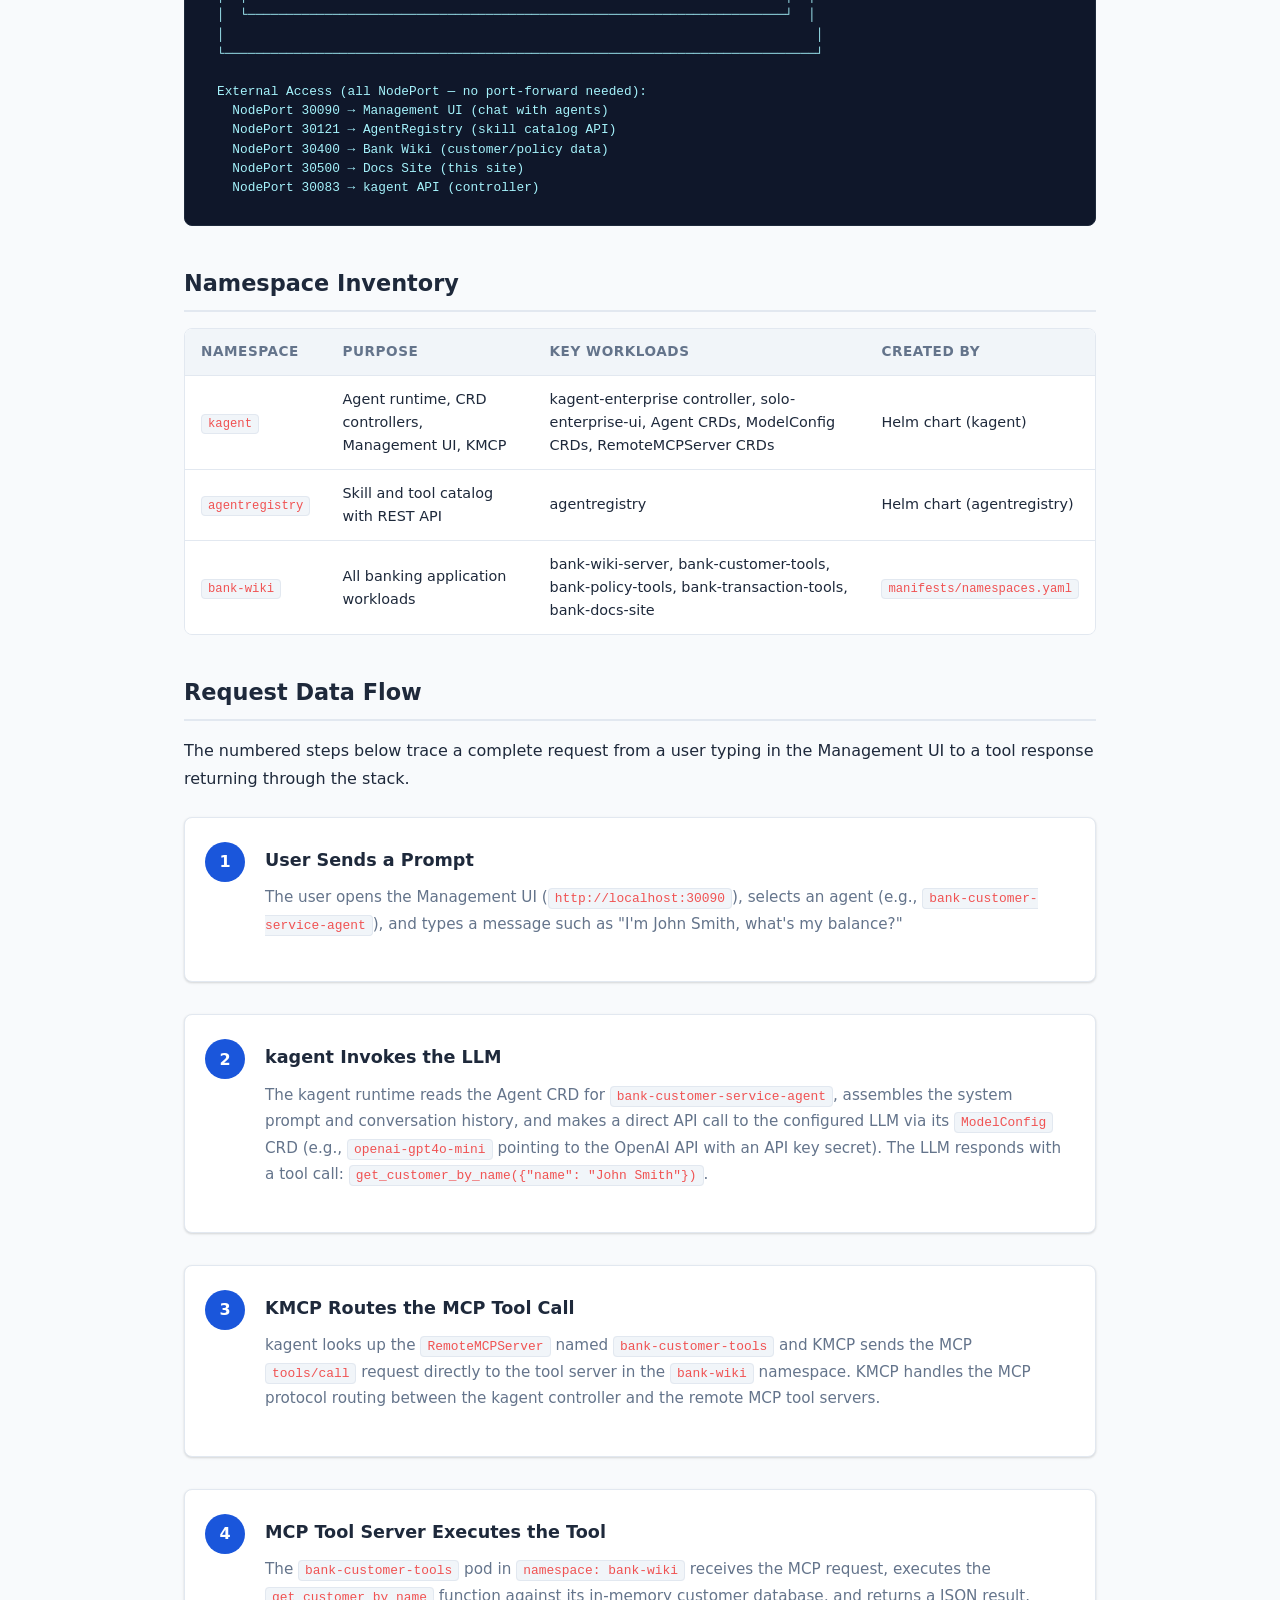
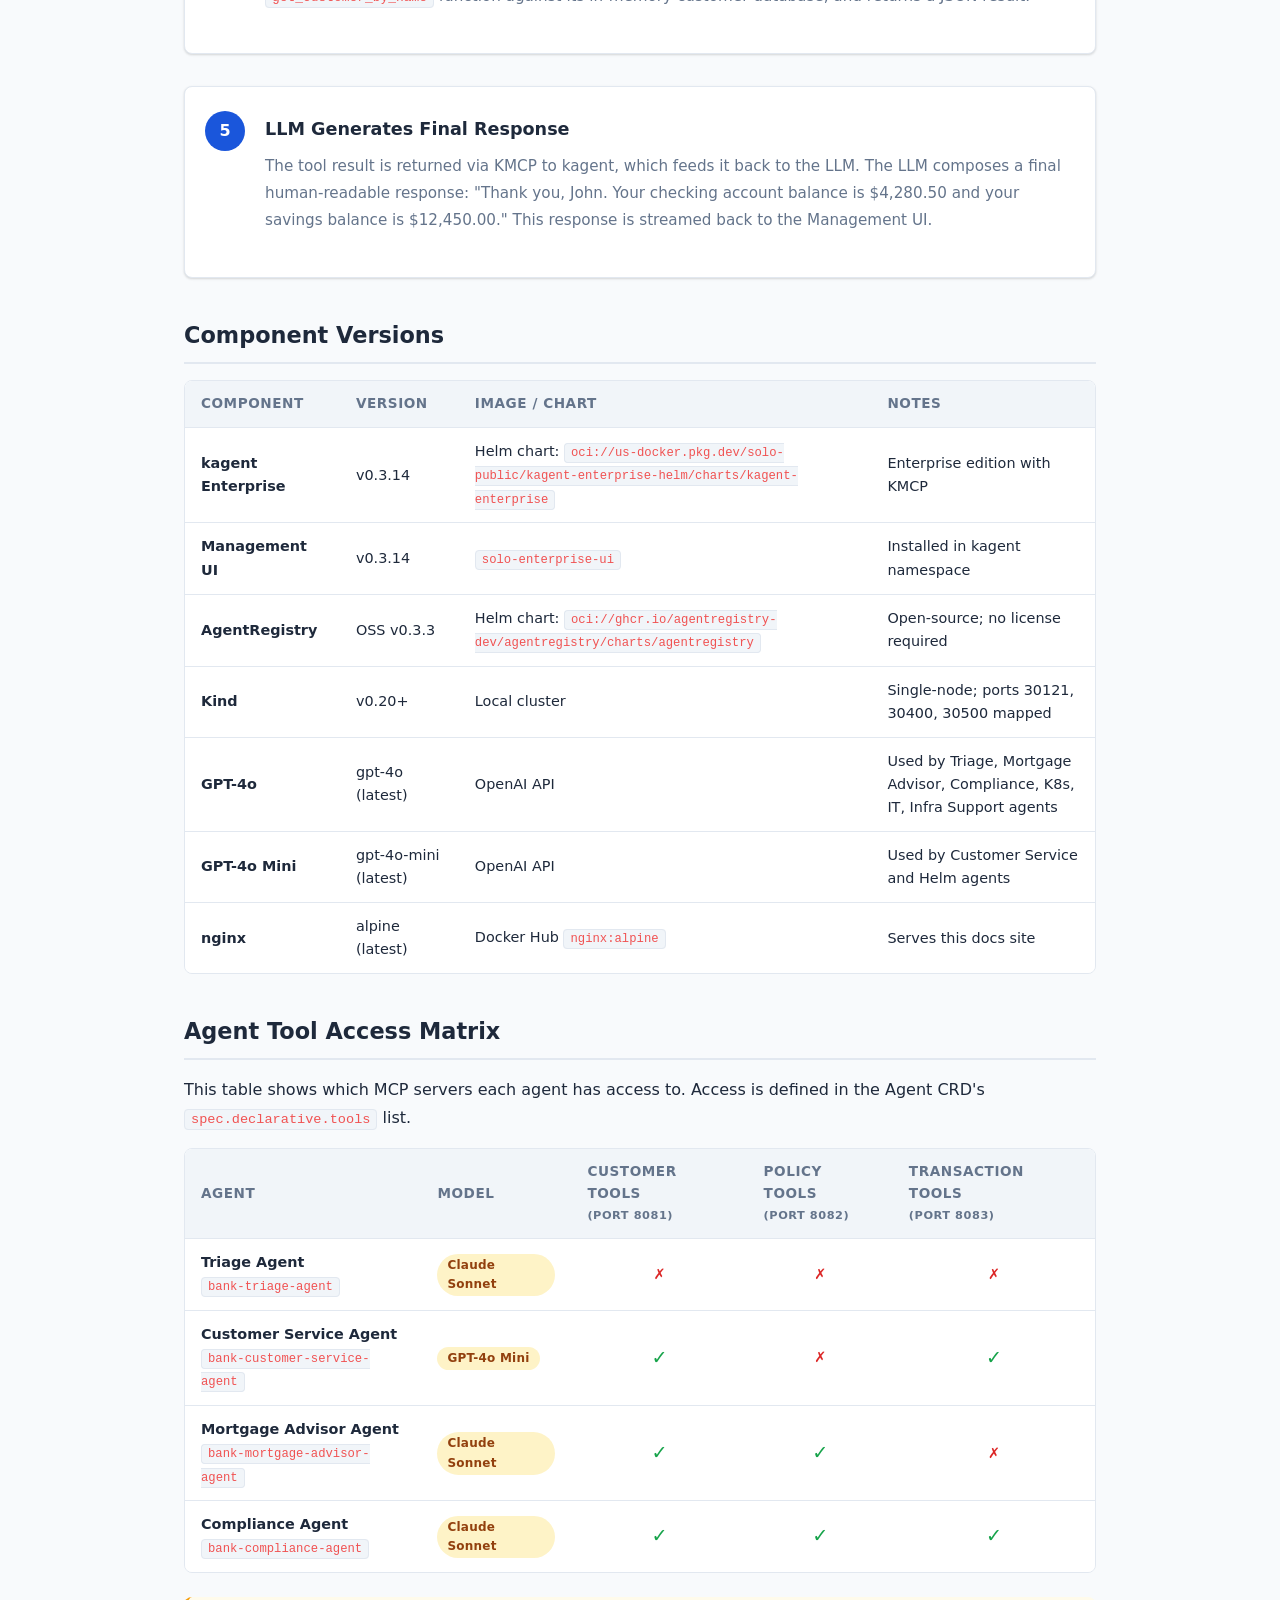
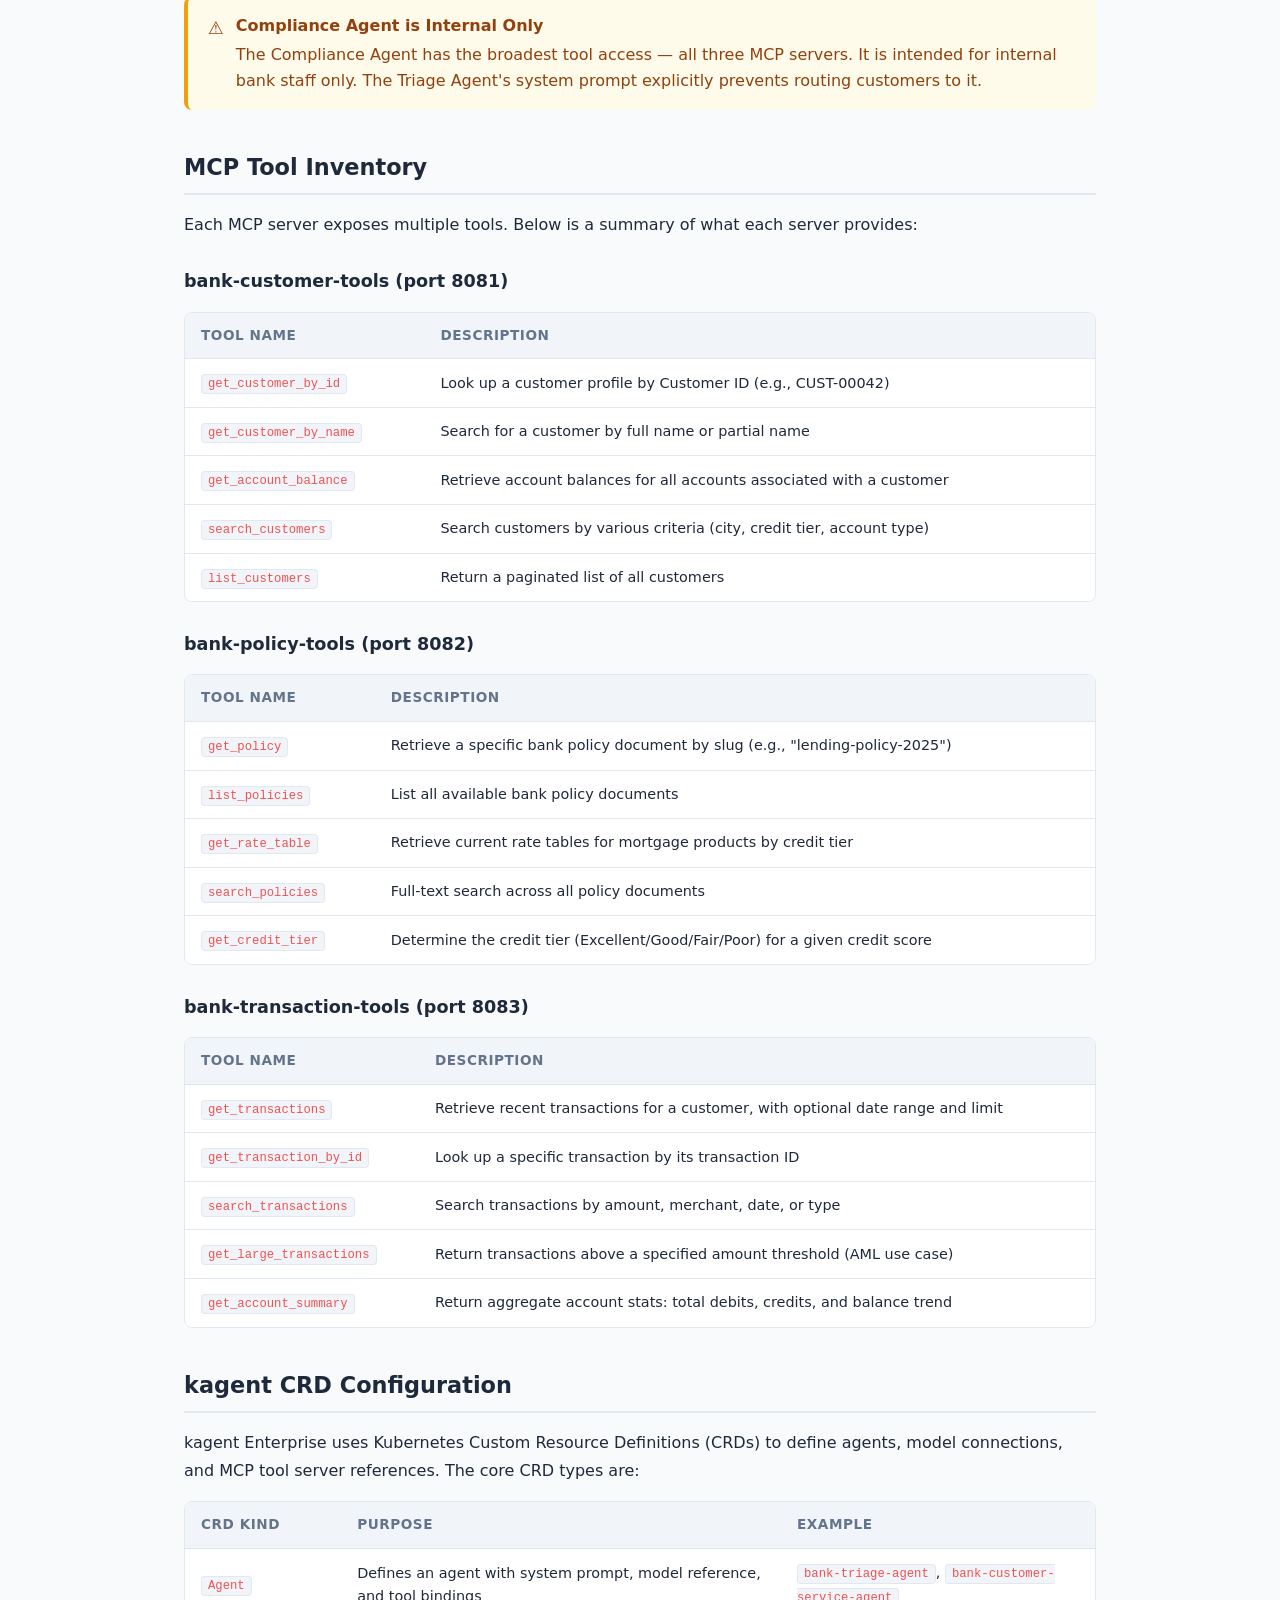
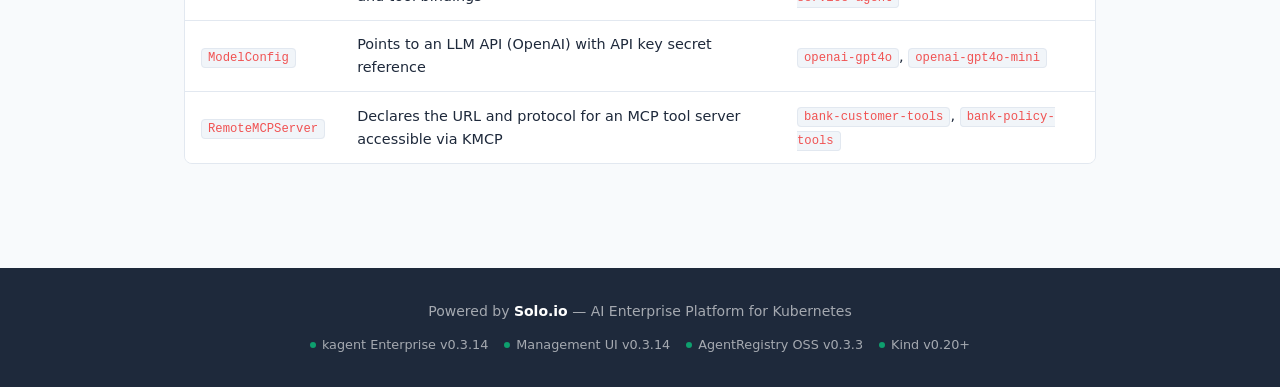
==== commit 33c4df57: "update" ====
--- a/docs-site/architecture.html
+++ b/docs-site/architecture.html
@@ -17,7 +17,7 @@
     </a>
     <ul class="nav-links">
       <li><a href="guide.html">Usage Guide</a></li>
-      <li><a href="tutorial.html">Tutorial</a></li>
+      <li><a href="tutorial.html">Use Cases</a></li>
       <li><a href="architecture.html" class="active">Architecture</a></li>
     </ul>
   </div>
@@ -255,16 +255,16 @@
             <td>Single-node; ports 30121, 30400, 30500 mapped</td>
           </tr>
           <tr>
-            <td><strong>Claude Sonnet</strong></td>
-            <td>claude-sonnet-4 (latest)</td>
-            <td>Anthropic API</td>
-            <td>Used by Triage, Mortgage Advisor, Compliance agents</td>
+            <td><strong>GPT-4o</strong></td>
+            <td>gpt-4o (latest)</td>
+            <td>OpenAI API</td>
+            <td>Used by Triage, Mortgage Advisor, Compliance, K8s, IT, Infra Support agents</td>
           </tr>
           <tr>
             <td><strong>GPT-4o Mini</strong></td>
             <td>gpt-4o-mini (latest)</td>
             <td>OpenAI API</td>
-            <td>Used by Customer Service Agent</td>
+            <td>Used by Customer Service and Helm agents</td>
           </tr>
           <tr>
             <td><strong>nginx</strong></td>
@@ -479,8 +479,8 @@
           </tr>
           <tr>
             <td><code>ModelConfig</code></td>
-            <td>Points to an LLM API (OpenAI, Anthropic) with API key secret reference</td>
-            <td><code>openai-gpt4o-mini</code>, <code>anthropic-claude-sonnet</code></td>
+            <td>Points to an LLM API (OpenAI) with API key secret reference</td>
+            <td><code>openai-gpt4o</code>, <code>openai-gpt4o-mini</code></td>
           </tr>
           <tr>
             <td><code>RemoteMCPServer</code></td>
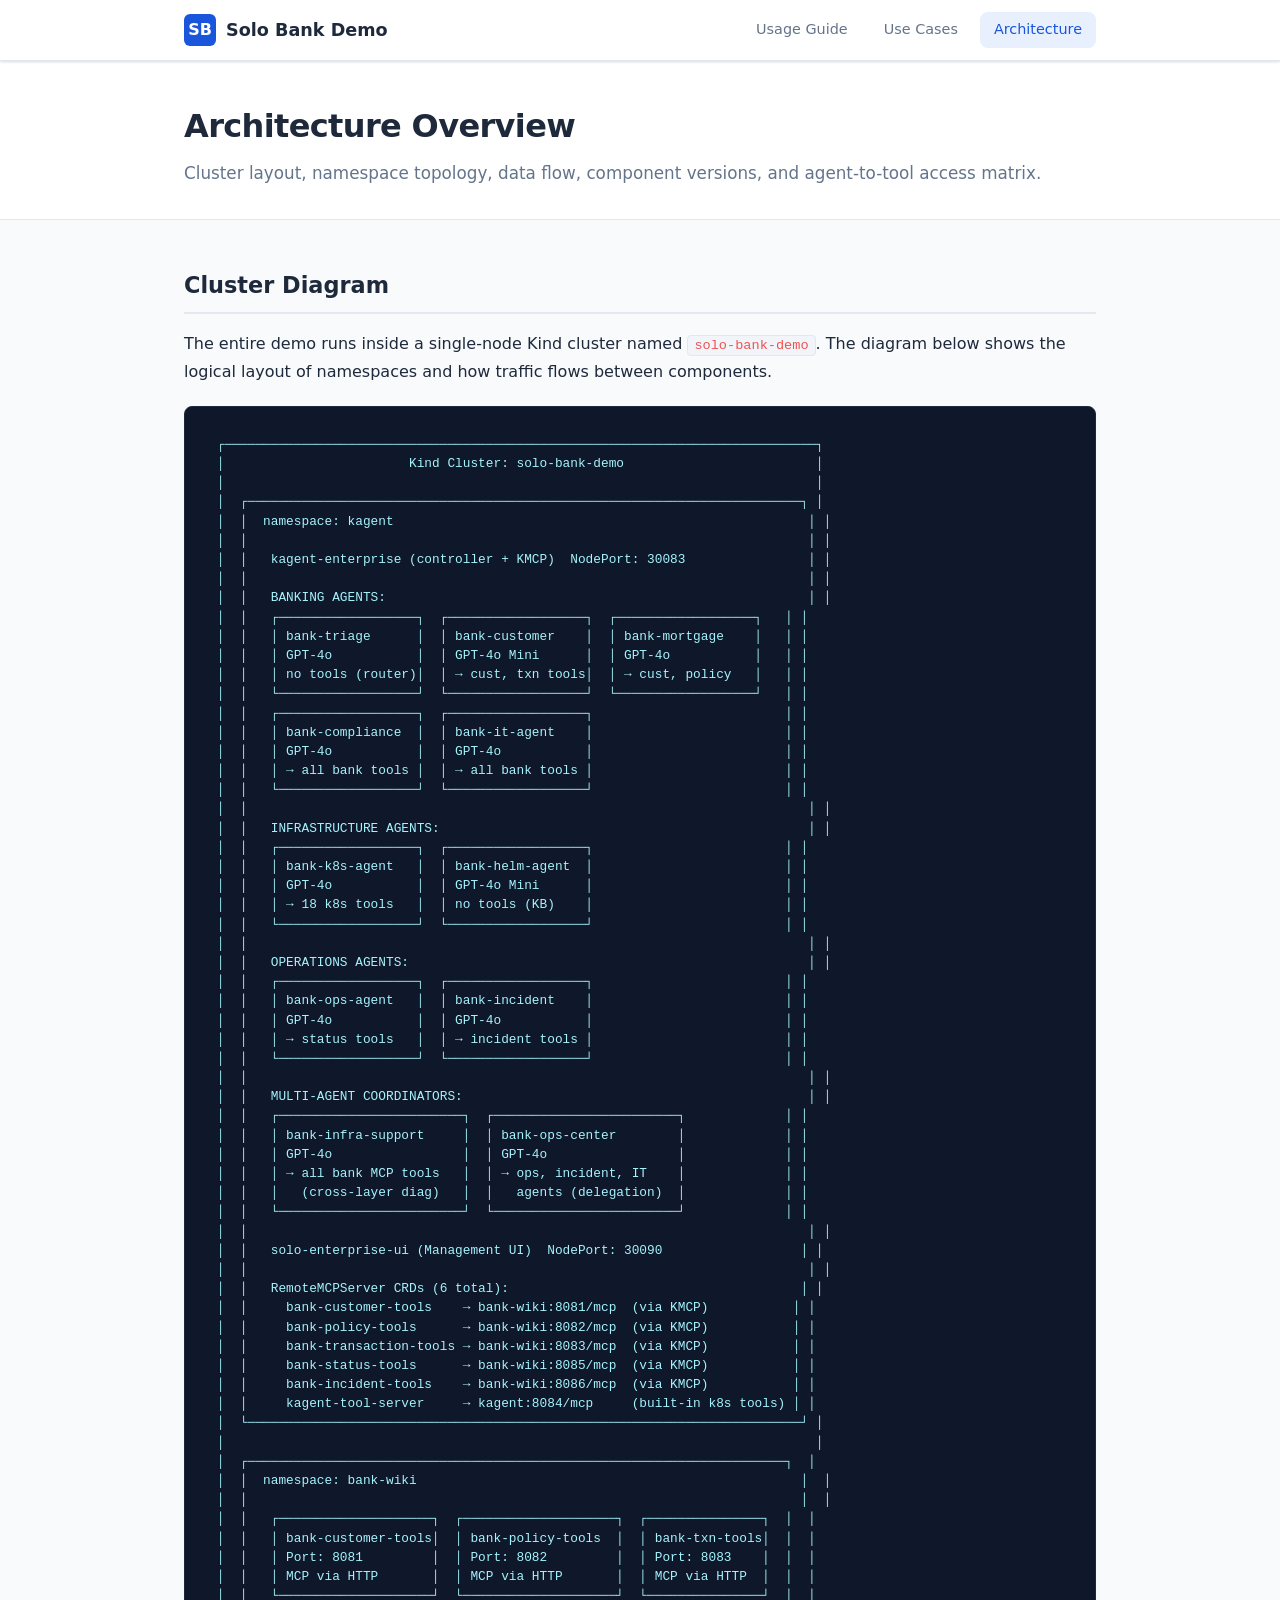
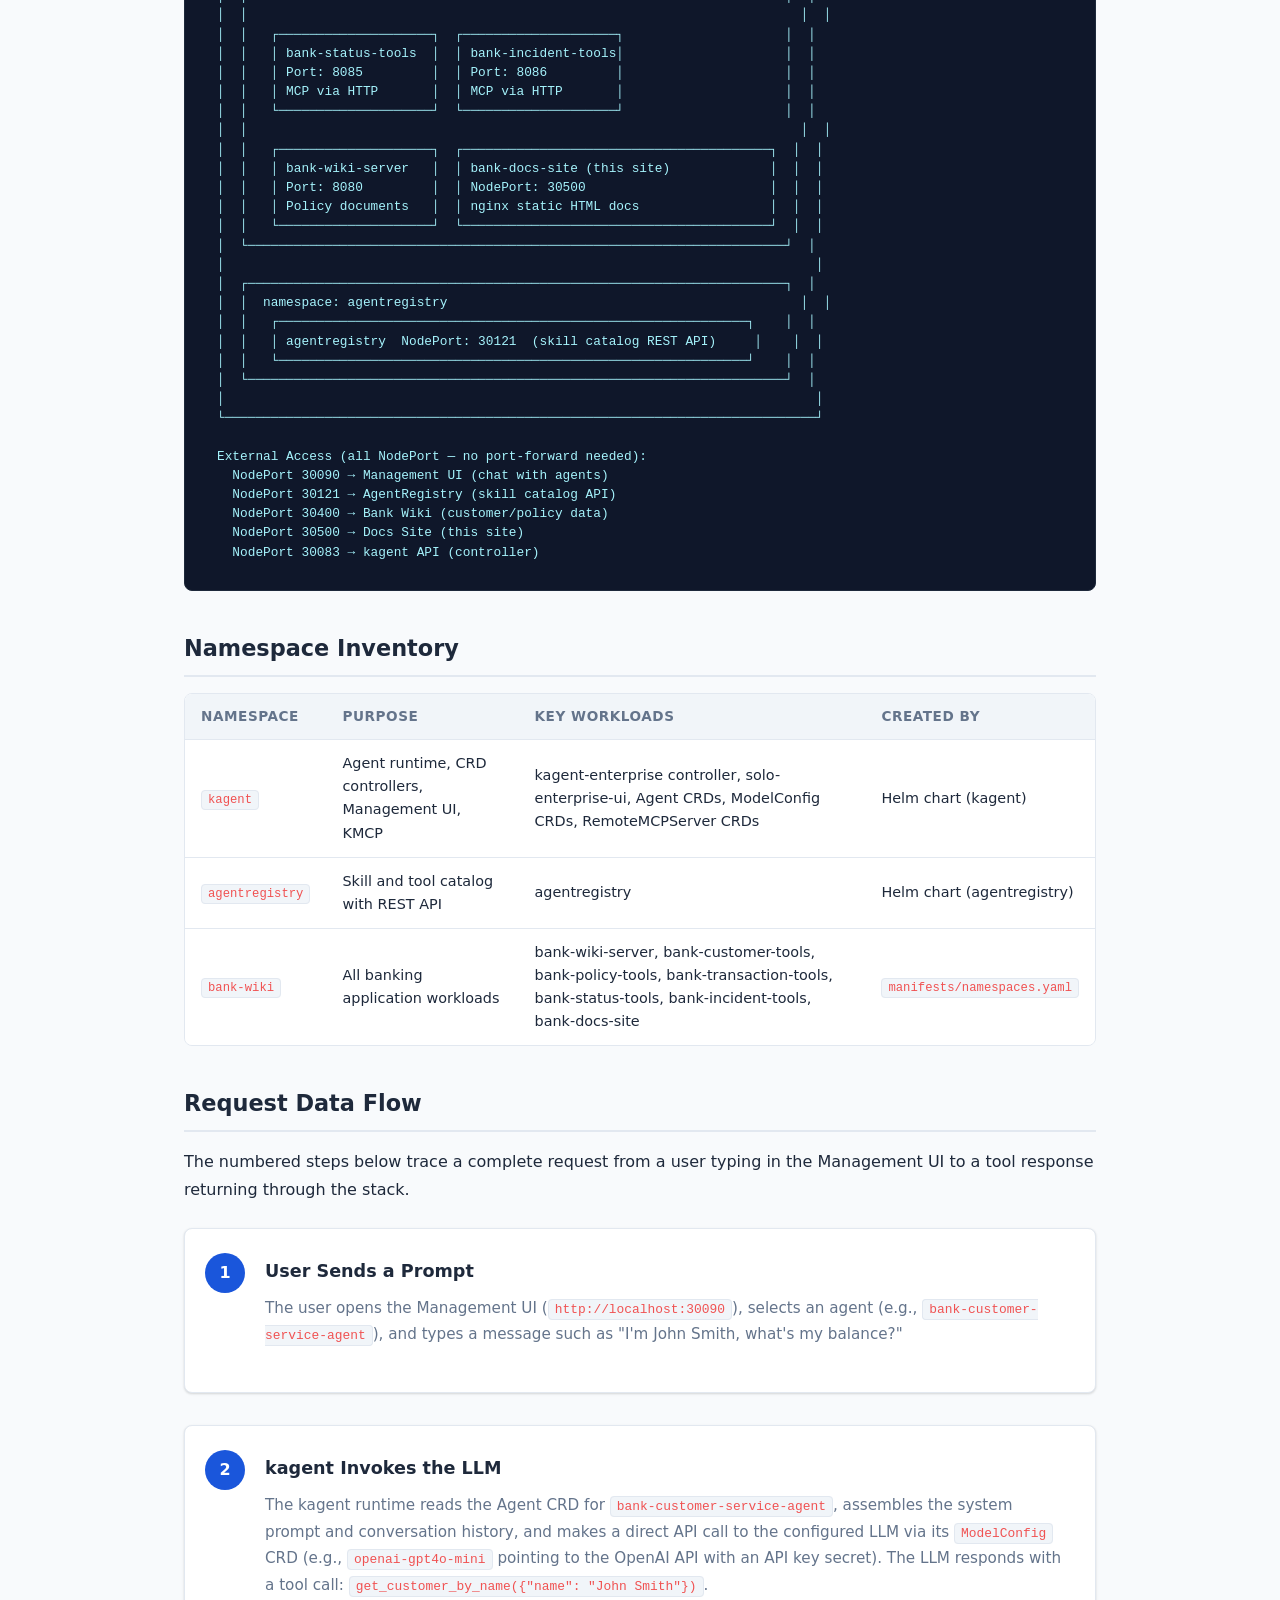
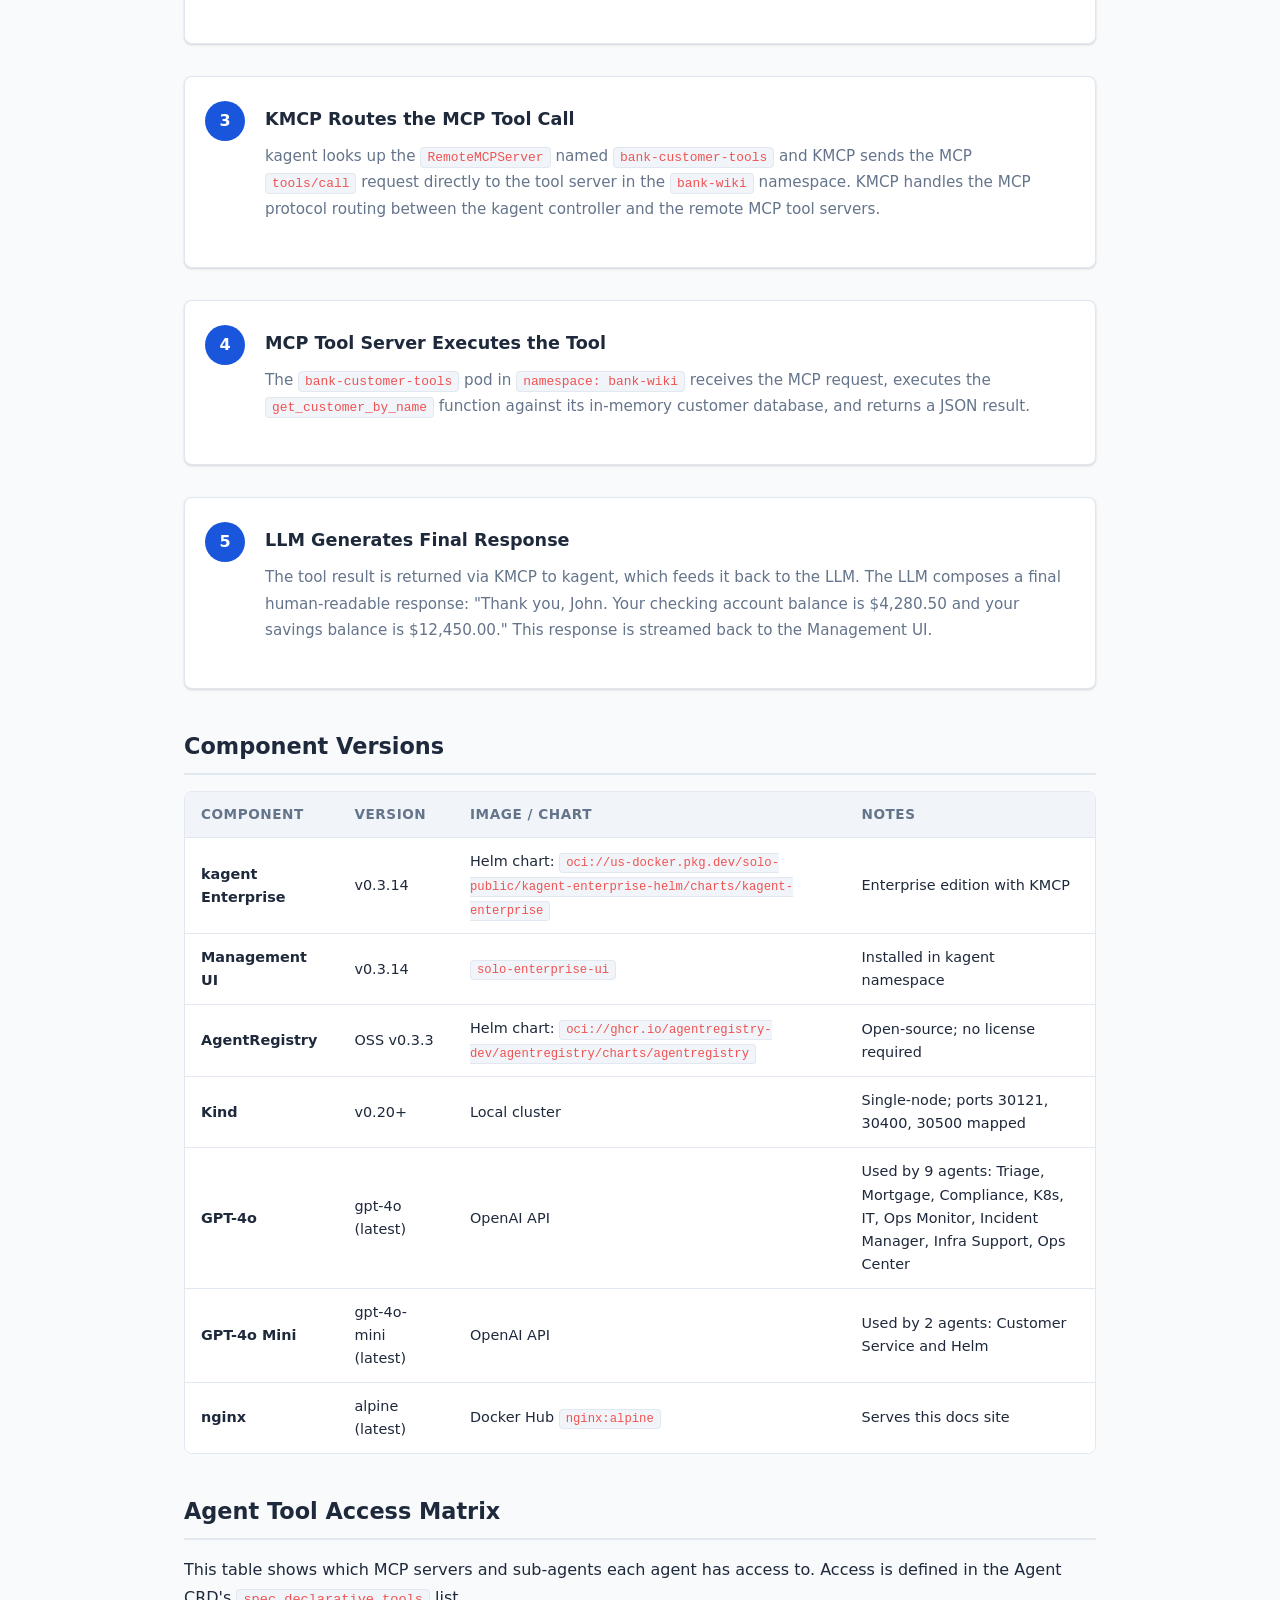
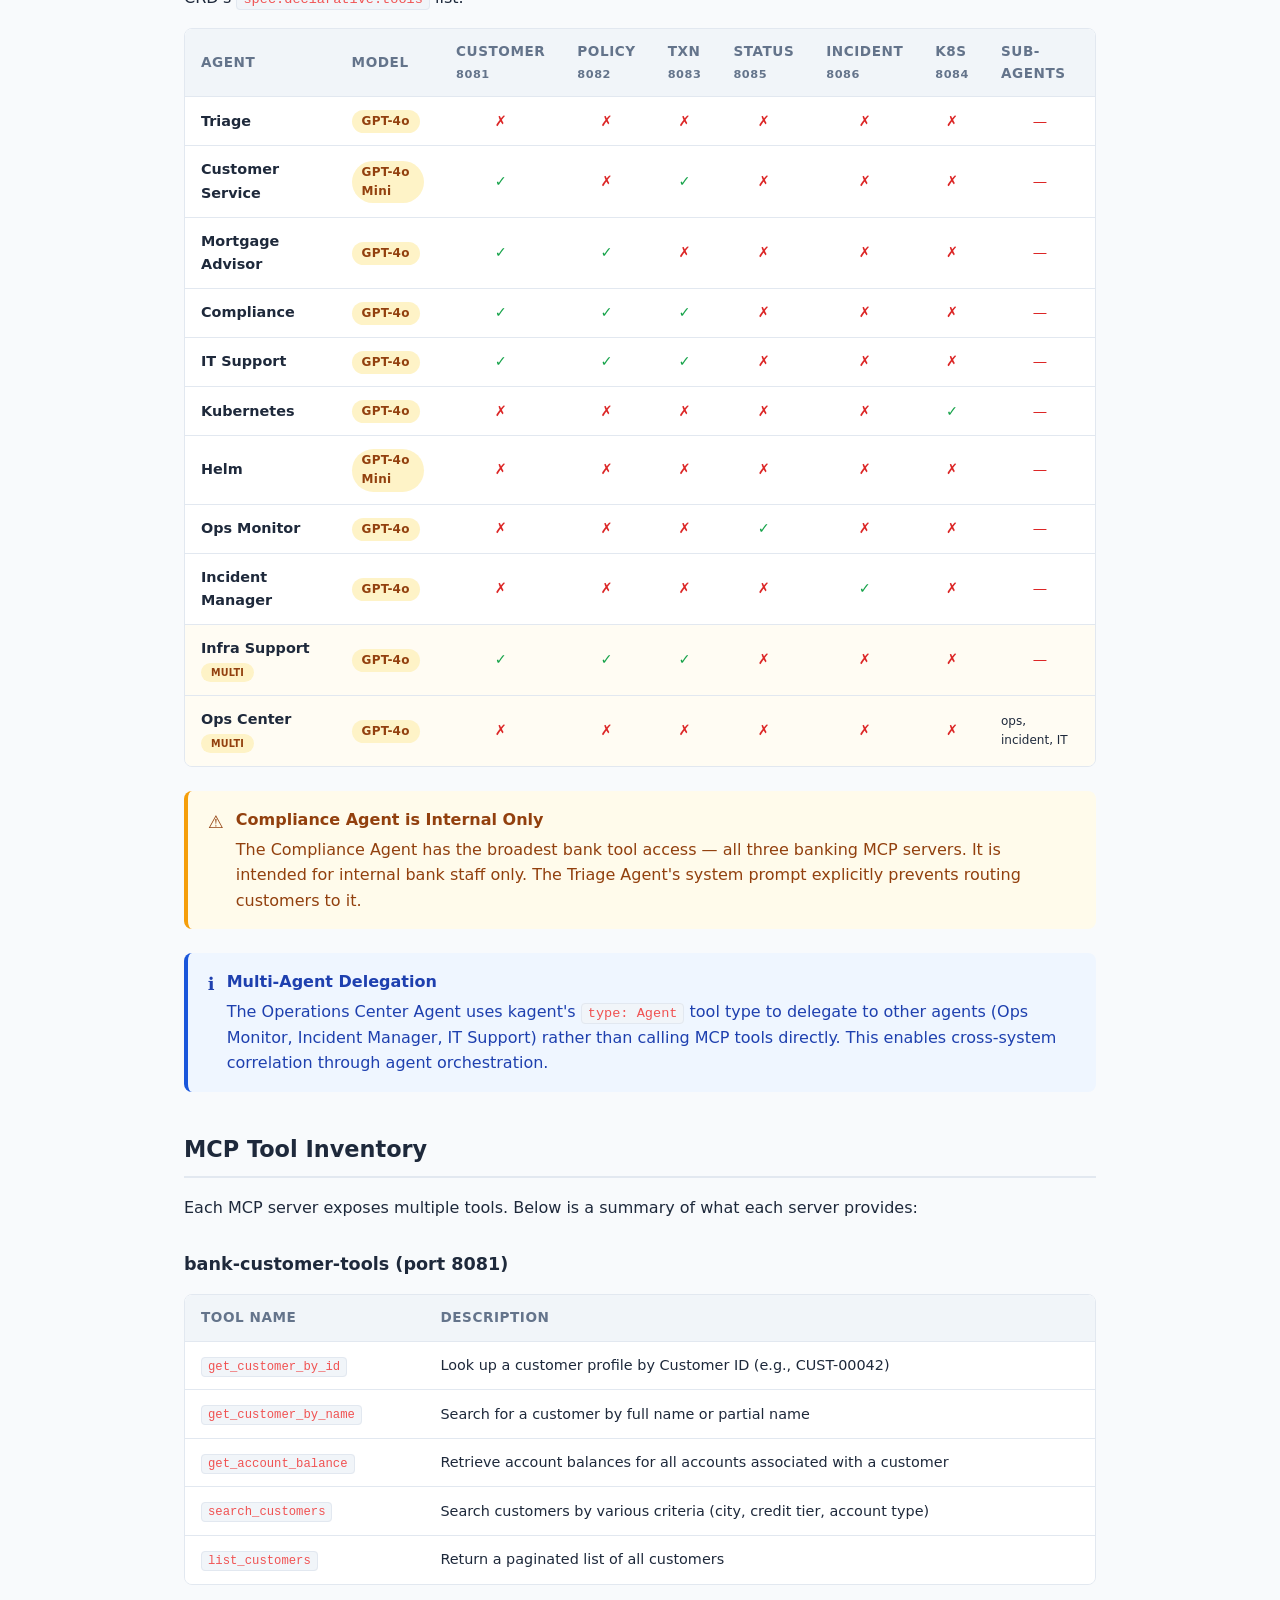
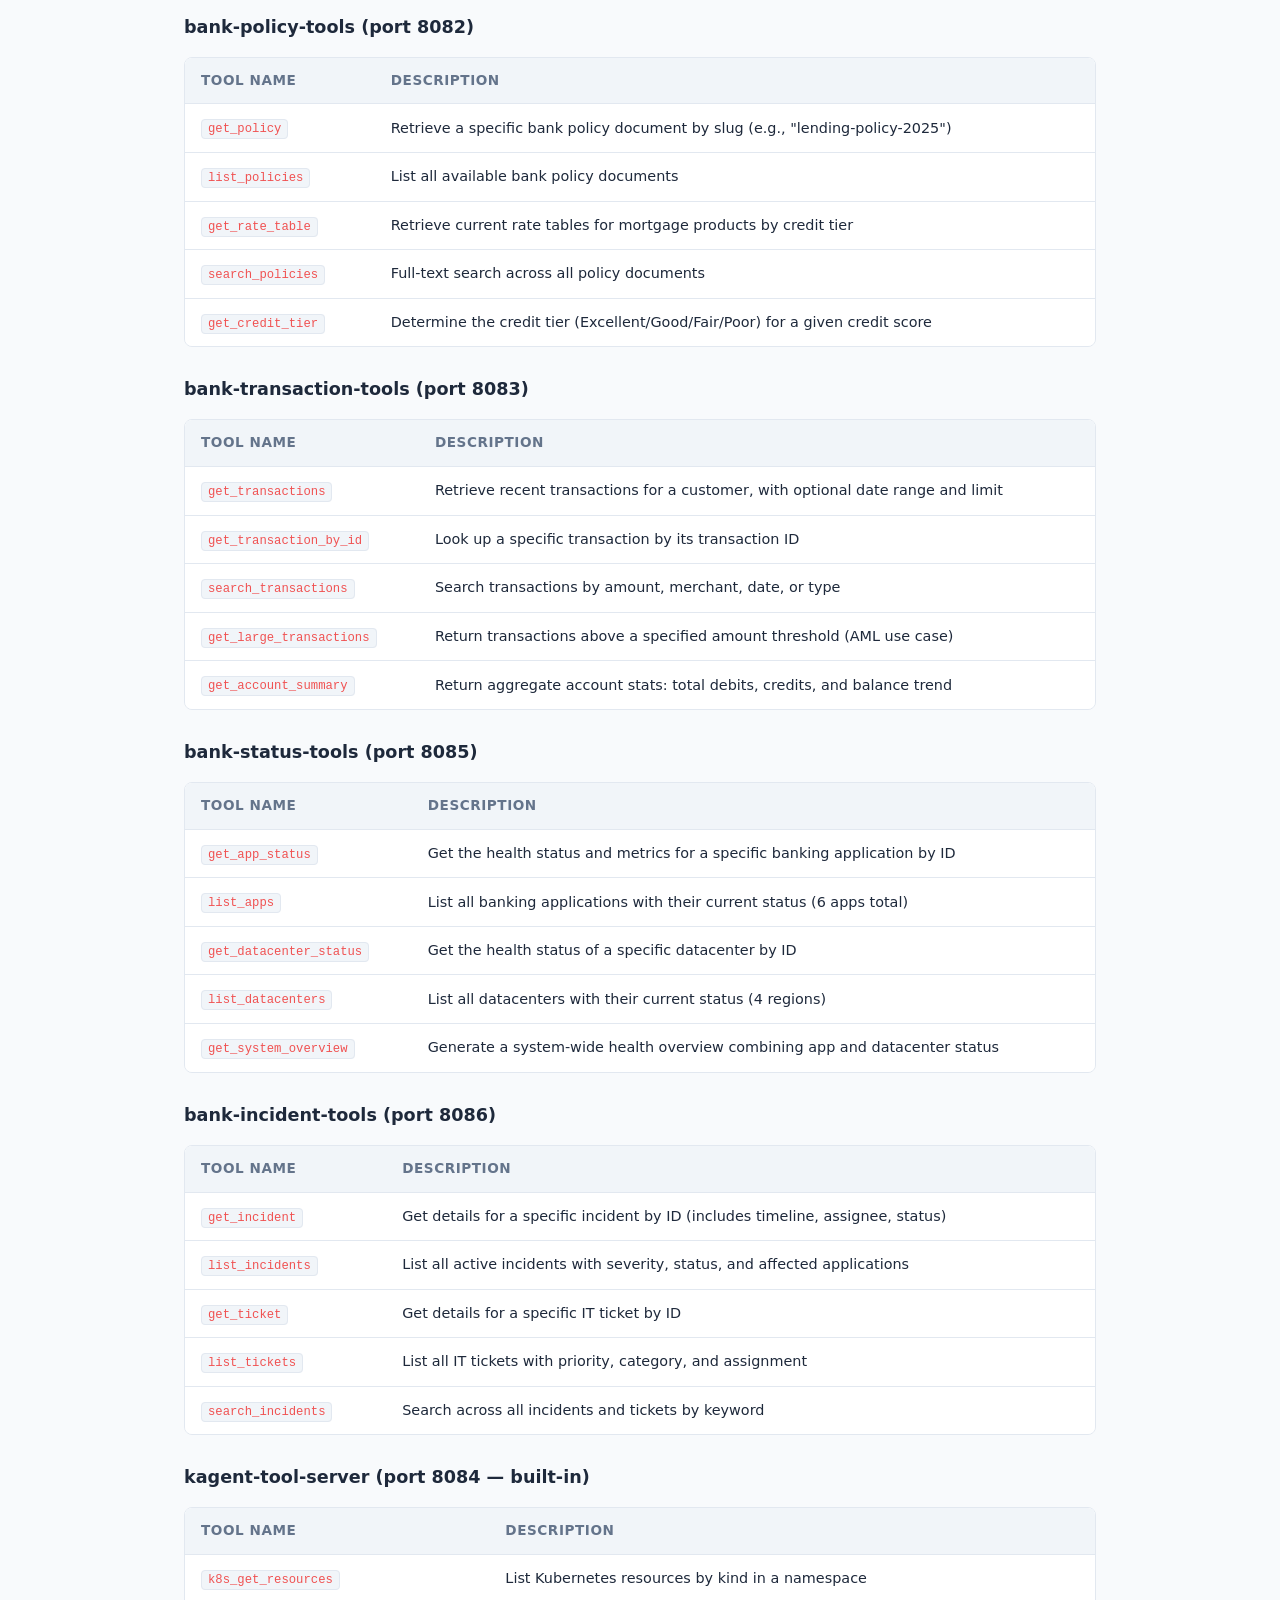
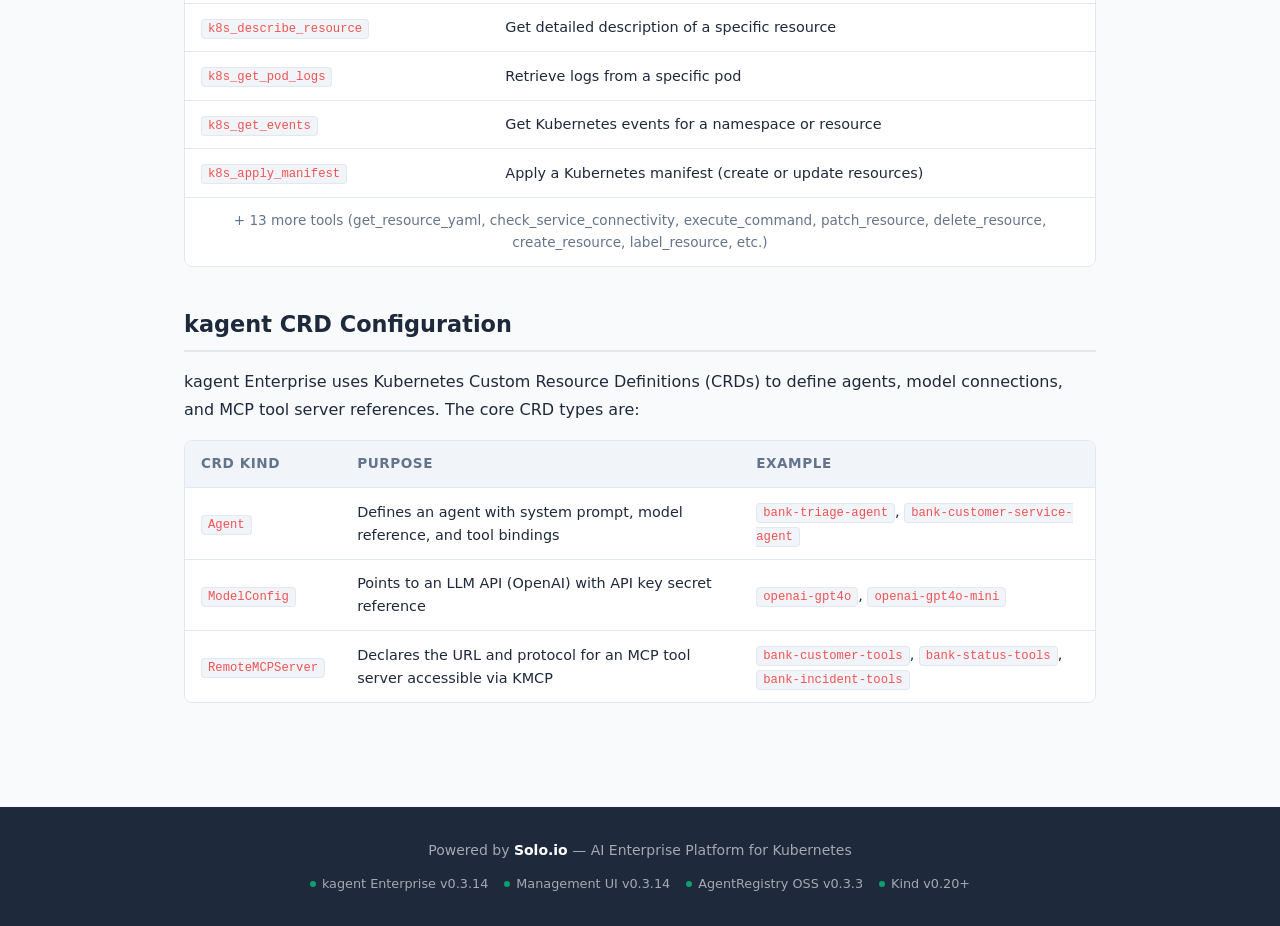
==== commit e27994ee: "updates" ====
--- a/docs-site/architecture.html
+++ b/docs-site/architecture.html
@@ -51,38 +51,51 @@
 │  ┌────────────────────────────────────────────────────────────────────────┐ │
 │  │  namespace: kagent                                                      │ │
 │  │                                                                         │ │
-│  │   ┌──────────────────────────────────────────────────────────────┐    │ │
-│  │   │  kagent-enterprise (controller + KMCP)                        │    │ │
-│  │   │  NodePort: 30083 (API)                                         │    │ │
-│  │   │                                                               │    │ │
-│  │   │  ┌──────────────────┐  ┌──────────────────────────────────┐  │    │ │
-│  │   │  │ bank-triage-agent│  │  bank-customer-service-agent     │  │    │ │
-│  │   │  │ Claude Sonnet    │  │  GPT-4o Mini                     │  │    │ │
-│  │   │  │ no tools         │  │  → customer-tools, txn-tools     │  │    │ │
-│  │   │  └──────────────────┘  └──────────────────────────────────┘  │    │ │
-│  │   │                                                               │    │ │
-│  │   │  ┌───────────────────────────┐  ┌─────────────────────────┐  │    │ │
-│  │   │  │ bank-mortgage-advisor     │  │ bank-compliance-agent   │  │    │ │
-│  │   │  │ Claude Sonnet             │  │ Claude Sonnet           │  │    │ │
-│  │   │  │ → customer, policy tools  │  │ → all 3 MCP servers     │  │    │ │
-│  │   │  └───────────────────────────┘  └─────────────────────────┘  │    │ │
-│  │   │                                                               │    │ │
-│  │   │  ┌──────────────────┐  ┌──────────────────┐  ┌────────────┐ │    │ │
-│  │   │  │ bank-k8s-agent   │  │ bank-helm-agent  │  │ bank-it    │ │    │ │
-│  │   │  │ Claude Sonnet    │  │ Claude Sonnet    │  │  -agent    │ │    │ │
-│  │   │  │ no tools         │  │ no tools         │  │ → all 3    │ │    │ │
-│  │   │  └──────────────────┘  └──────────────────┘  └────────────┘ │    │ │
-│  │   └──────────────────────────────────────────────────────────────┘    │ │
+│  │   kagent-enterprise (controller + KMCP)  NodePort: 30083                │ │
 │  │                                                                         │ │
-│  │   ┌──────────────────────────────────────────────────────────────┐    │ │
-│  │   │  solo-enterprise-ui (Management UI)                           │    │ │
-│  │   │  NodePort: 30090                                               │    │ │
-│  │   └──────────────────────────────────────────────────────────────┘    │ │
+│  │   BANKING AGENTS:                                                       │ │
+│  │   ┌──────────────────┐  ┌──────────────────┐  ┌──────────────────┐   │ │
+│  │   │ bank-triage      │  │ bank-customer    │  │ bank-mortgage    │   │ │
+│  │   │ GPT-4o           │  │ GPT-4o Mini      │  │ GPT-4o           │   │ │
+│  │   │ no tools (router)│  │ → cust, txn tools│  │ → cust, policy   │   │ │
+│  │   └──────────────────┘  └──────────────────┘  └──────────────────┘   │ │
+│  │   ┌──────────────────┐  ┌──────────────────┐                         │ │
+│  │   │ bank-compliance  │  │ bank-it-agent    │                         │ │
+│  │   │ GPT-4o           │  │ GPT-4o           │                         │ │
+│  │   │ → all bank tools │  │ → all bank tools │                         │ │
+│  │   └──────────────────┘  └──────────────────┘                         │ │
 │  │                                                                         │ │
-│  │   CRDs: Agent, ModelConfig, RemoteMCPServer                            │ │
-│  │     bank-customer-tools  → bank-wiki:8081/mcp  (via KMCP)             │ │
-│  │     bank-policy-tools    → bank-wiki:8082/mcp  (via KMCP)             │ │
-│  │     bank-transaction-tools → bank-wiki:8083/mcp (via KMCP)            │ │
+│  │   INFRASTRUCTURE AGENTS:                                                │ │
+│  │   ┌──────────────────┐  ┌──────────────────┐                         │ │
+│  │   │ bank-k8s-agent   │  │ bank-helm-agent  │                         │ │
+│  │   │ GPT-4o           │  │ GPT-4o Mini      │                         │ │
+│  │   │ → 18 k8s tools   │  │ no tools (KB)    │                         │ │
+│  │   └──────────────────┘  └──────────────────┘                         │ │
+│  │                                                                         │ │
+│  │   OPERATIONS AGENTS:                                                    │ │
+│  │   ┌──────────────────┐  ┌──────────────────┐                         │ │
+│  │   │ bank-ops-agent   │  │ bank-incident    │                         │ │
+│  │   │ GPT-4o           │  │ GPT-4o           │                         │ │
+│  │   │ → status tools   │  │ → incident tools │                         │ │
+│  │   └──────────────────┘  └──────────────────┘                         │ │
+│  │                                                                         │ │
+│  │   MULTI-AGENT COORDINATORS:                                             │ │
+│  │   ┌────────────────────────┐  ┌────────────────────────┐             │ │
+│  │   │ bank-infra-support     │  │ bank-ops-center        │             │ │
+│  │   │ GPT-4o                 │  │ GPT-4o                 │             │ │
+│  │   │ → all bank MCP tools   │  │ → ops, incident, IT    │             │ │
+│  │   │   (cross-layer diag)   │  │   agents (delegation)  │             │ │
+│  │   └────────────────────────┘  └────────────────────────┘             │ │
+│  │                                                                         │ │
+│  │   solo-enterprise-ui (Management UI)  NodePort: 30090                  │ │
+│  │                                                                         │ │
+│  │   RemoteMCPServer CRDs (6 total):                                      │ │
+│  │     bank-customer-tools    → bank-wiki:8081/mcp  (via KMCP)           │ │
+│  │     bank-policy-tools      → bank-wiki:8082/mcp  (via KMCP)           │ │
+│  │     bank-transaction-tools → bank-wiki:8083/mcp  (via KMCP)           │ │
+│  │     bank-status-tools      → bank-wiki:8085/mcp  (via KMCP)           │ │
+│  │     bank-incident-tools    → bank-wiki:8086/mcp  (via KMCP)           │ │
+│  │     kagent-tool-server     → kagent:8084/mcp     (built-in k8s tools) │ │
 │  └────────────────────────────────────────────────────────────────────────┘ │
 │                                                                             │
 │  ┌──────────────────────────────────────────────────────────────────────┐  │
@@ -93,6 +106,12 @@
 │  │   │ Port: 8081         │  │ Port: 8082         │  │ Port: 8083    │  │  │
 │  │   │ MCP via HTTP       │  │ MCP via HTTP       │  │ MCP via HTTP  │  │  │
 │  │   └────────────────────┘  └────────────────────┘  └───────────────┘  │  │
+│  │                                                                        │  │
+│  │   ┌────────────────────┐  ┌────────────────────┐                     │  │
+│  │   │ bank-status-tools  │  │ bank-incident-tools│                     │  │
+│  │   │ Port: 8085         │  │ Port: 8086         │                     │  │
+│  │   │ MCP via HTTP       │  │ MCP via HTTP       │                     │  │
+│  │   └────────────────────┘  └────────────────────┘                     │  │
 │  │                                                                        │  │
 │  │   ┌────────────────────┐  ┌────────────────────────────────────────┐  │  │
 │  │   │ bank-wiki-server   │  │ bank-docs-site (this site)             │  │  │
@@ -146,7 +165,7 @@
           <tr>
             <td><code>bank-wiki</code></td>
             <td>All banking application workloads</td>
-            <td>bank-wiki-server, bank-customer-tools, bank-policy-tools, bank-transaction-tools, bank-docs-site</td>
+            <td>bank-wiki-server, bank-customer-tools, bank-policy-tools, bank-transaction-tools, bank-status-tools, bank-incident-tools, bank-docs-site</td>
             <td><code>manifests/namespaces.yaml</code></td>
           </tr>
         </tbody>
@@ -258,13 +277,13 @@
             <td><strong>GPT-4o</strong></td>
             <td>gpt-4o (latest)</td>
             <td>OpenAI API</td>
-            <td>Used by Triage, Mortgage Advisor, Compliance, K8s, IT, Infra Support agents</td>
+            <td>Used by 9 agents: Triage, Mortgage, Compliance, K8s, IT, Ops Monitor, Incident Manager, Infra Support, Ops Center</td>
           </tr>
           <tr>
             <td><strong>GPT-4o Mini</strong></td>
             <td>gpt-4o-mini (latest)</td>
             <td>OpenAI API</td>
-            <td>Used by Customer Service and Helm agents</td>
+            <td>Used by 2 agents: Customer Service and Helm</td>
           </tr>
           <tr>
             <td><strong>nginx</strong></td>
@@ -279,7 +298,7 @@
     <!-- Agent Tool Matrix -->
     <h2>Agent Tool Access Matrix</h2>
     <p>
-      This table shows which MCP servers each agent has access to. Access is defined in the
+      This table shows which MCP servers and sub-agents each agent has access to. Access is defined in the
       Agent CRD's <code>spec.declarative.tools</code> list.
     </p>
     <div class="table-wrapper">
@@ -288,51 +307,136 @@
           <tr>
             <th>Agent</th>
             <th>Model</th>
-            <th>Customer Tools<br><small>(port 8081)</small></th>
-            <th>Policy Tools<br><small>(port 8082)</small></th>
-            <th>Transaction Tools<br><small>(port 8083)</small></th>
-          </tr>
-        </thead>
-        <tbody>
-          <tr>
-            <td>
-              <strong>Triage Agent</strong><br>
-              <code>bank-triage-agent</code>
-            </td>
-            <td><span class="badge badge-model">Claude Sonnet</span></td>
-            <td style="text-align:center; color: #dc2626;">✗</td>
-            <td style="text-align:center; color: #dc2626;">✗</td>
-            <td style="text-align:center; color: #dc2626;">✗</td>
-          </tr>
-          <tr>
-            <td>
-              <strong>Customer Service Agent</strong><br>
-              <code>bank-customer-service-agent</code>
-            </td>
+            <th>Customer<br><small>8081</small></th>
+            <th>Policy<br><small>8082</small></th>
+            <th>Txn<br><small>8083</small></th>
+            <th>Status<br><small>8085</small></th>
+            <th>Incident<br><small>8086</small></th>
+            <th>K8s<br><small>8084</small></th>
+            <th>Sub-Agents</th>
+          </tr>
+        </thead>
+        <tbody>
+          <tr>
+            <td><strong>Triage</strong></td>
+            <td><span class="badge badge-model">GPT-4o</span></td>
+            <td style="text-align:center; color: #dc2626;">✗</td>
+            <td style="text-align:center; color: #dc2626;">✗</td>
+            <td style="text-align:center; color: #dc2626;">✗</td>
+            <td style="text-align:center; color: #dc2626;">✗</td>
+            <td style="text-align:center; color: #dc2626;">✗</td>
+            <td style="text-align:center; color: #dc2626;">✗</td>
+            <td style="text-align:center; color: #dc2626;">—</td>
+          </tr>
+          <tr>
+            <td><strong>Customer Service</strong></td>
             <td><span class="badge badge-model">GPT-4o Mini</span></td>
-            <td style="text-align:center; color: #16a34a; font-size:1.2rem;">✓</td>
-            <td style="text-align:center; color: #dc2626;">✗</td>
-            <td style="text-align:center; color: #16a34a; font-size:1.2rem;">✓</td>
-          </tr>
-          <tr>
-            <td>
-              <strong>Mortgage Advisor Agent</strong><br>
-              <code>bank-mortgage-advisor-agent</code>
-            </td>
-            <td><span class="badge badge-model">Claude Sonnet</span></td>
-            <td style="text-align:center; color: #16a34a; font-size:1.2rem;">✓</td>
-            <td style="text-align:center; color: #16a34a; font-size:1.2rem;">✓</td>
-            <td style="text-align:center; color: #dc2626;">✗</td>
-          </tr>
-          <tr>
-            <td>
-              <strong>Compliance Agent</strong><br>
-              <code>bank-compliance-agent</code>
-            </td>
-            <td><span class="badge badge-model">Claude Sonnet</span></td>
-            <td style="text-align:center; color: #16a34a; font-size:1.2rem;">✓</td>
-            <td style="text-align:center; color: #16a34a; font-size:1.2rem;">✓</td>
-            <td style="text-align:center; color: #16a34a; font-size:1.2rem;">✓</td>
+            <td style="text-align:center; color: #16a34a;">✓</td>
+            <td style="text-align:center; color: #dc2626;">✗</td>
+            <td style="text-align:center; color: #16a34a;">✓</td>
+            <td style="text-align:center; color: #dc2626;">✗</td>
+            <td style="text-align:center; color: #dc2626;">✗</td>
+            <td style="text-align:center; color: #dc2626;">✗</td>
+            <td style="text-align:center; color: #dc2626;">—</td>
+          </tr>
+          <tr>
+            <td><strong>Mortgage Advisor</strong></td>
+            <td><span class="badge badge-model">GPT-4o</span></td>
+            <td style="text-align:center; color: #16a34a;">✓</td>
+            <td style="text-align:center; color: #16a34a;">✓</td>
+            <td style="text-align:center; color: #dc2626;">✗</td>
+            <td style="text-align:center; color: #dc2626;">✗</td>
+            <td style="text-align:center; color: #dc2626;">✗</td>
+            <td style="text-align:center; color: #dc2626;">✗</td>
+            <td style="text-align:center; color: #dc2626;">—</td>
+          </tr>
+          <tr>
+            <td><strong>Compliance</strong></td>
+            <td><span class="badge badge-model">GPT-4o</span></td>
+            <td style="text-align:center; color: #16a34a;">✓</td>
+            <td style="text-align:center; color: #16a34a;">✓</td>
+            <td style="text-align:center; color: #16a34a;">✓</td>
+            <td style="text-align:center; color: #dc2626;">✗</td>
+            <td style="text-align:center; color: #dc2626;">✗</td>
+            <td style="text-align:center; color: #dc2626;">✗</td>
+            <td style="text-align:center; color: #dc2626;">—</td>
+          </tr>
+          <tr>
+            <td><strong>IT Support</strong></td>
+            <td><span class="badge badge-model">GPT-4o</span></td>
+            <td style="text-align:center; color: #16a34a;">✓</td>
+            <td style="text-align:center; color: #16a34a;">✓</td>
+            <td style="text-align:center; color: #16a34a;">✓</td>
+            <td style="text-align:center; color: #dc2626;">✗</td>
+            <td style="text-align:center; color: #dc2626;">✗</td>
+            <td style="text-align:center; color: #dc2626;">✗</td>
+            <td style="text-align:center; color: #dc2626;">—</td>
+          </tr>
+          <tr>
+            <td><strong>Kubernetes</strong></td>
+            <td><span class="badge badge-model">GPT-4o</span></td>
+            <td style="text-align:center; color: #dc2626;">✗</td>
+            <td style="text-align:center; color: #dc2626;">✗</td>
+            <td style="text-align:center; color: #dc2626;">✗</td>
+            <td style="text-align:center; color: #dc2626;">✗</td>
+            <td style="text-align:center; color: #dc2626;">✗</td>
+            <td style="text-align:center; color: #16a34a;">✓</td>
+            <td style="text-align:center; color: #dc2626;">—</td>
+          </tr>
+          <tr>
+            <td><strong>Helm</strong></td>
+            <td><span class="badge badge-model">GPT-4o Mini</span></td>
+            <td style="text-align:center; color: #dc2626;">✗</td>
+            <td style="text-align:center; color: #dc2626;">✗</td>
+            <td style="text-align:center; color: #dc2626;">✗</td>
+            <td style="text-align:center; color: #dc2626;">✗</td>
+            <td style="text-align:center; color: #dc2626;">✗</td>
+            <td style="text-align:center; color: #dc2626;">✗</td>
+            <td style="text-align:center; color: #dc2626;">—</td>
+          </tr>
+          <tr>
+            <td><strong>Ops Monitor</strong></td>
+            <td><span class="badge badge-model">GPT-4o</span></td>
+            <td style="text-align:center; color: #dc2626;">✗</td>
+            <td style="text-align:center; color: #dc2626;">✗</td>
+            <td style="text-align:center; color: #dc2626;">✗</td>
+            <td style="text-align:center; color: #16a34a;">✓</td>
+            <td style="text-align:center; color: #dc2626;">✗</td>
+            <td style="text-align:center; color: #dc2626;">✗</td>
+            <td style="text-align:center; color: #dc2626;">—</td>
+          </tr>
+          <tr>
+            <td><strong>Incident Manager</strong></td>
+            <td><span class="badge badge-model">GPT-4o</span></td>
+            <td style="text-align:center; color: #dc2626;">✗</td>
+            <td style="text-align:center; color: #dc2626;">✗</td>
+            <td style="text-align:center; color: #dc2626;">✗</td>
+            <td style="text-align:center; color: #dc2626;">✗</td>
+            <td style="text-align:center; color: #16a34a;">✓</td>
+            <td style="text-align:center; color: #dc2626;">✗</td>
+            <td style="text-align:center; color: #dc2626;">—</td>
+          </tr>
+          <tr style="background: rgba(251,191,36,0.05);">
+            <td><strong>Infra Support</strong> <span class="badge" style="background:#fef3c7;color:#92400e;font-size:0.6rem;">MULTI</span></td>
+            <td><span class="badge badge-model">GPT-4o</span></td>
+            <td style="text-align:center; color: #16a34a;">✓</td>
+            <td style="text-align:center; color: #16a34a;">✓</td>
+            <td style="text-align:center; color: #16a34a;">✓</td>
+            <td style="text-align:center; color: #dc2626;">✗</td>
+            <td style="text-align:center; color: #dc2626;">✗</td>
+            <td style="text-align:center; color: #dc2626;">✗</td>
+            <td style="text-align:center; color: #dc2626;">—</td>
+          </tr>
+          <tr style="background: rgba(251,191,36,0.05);">
+            <td><strong>Ops Center</strong> <span class="badge" style="background:#fef3c7;color:#92400e;font-size:0.6rem;">MULTI</span></td>
+            <td><span class="badge badge-model">GPT-4o</span></td>
+            <td style="text-align:center; color: #dc2626;">✗</td>
+            <td style="text-align:center; color: #dc2626;">✗</td>
+            <td style="text-align:center; color: #dc2626;">✗</td>
+            <td style="text-align:center; color: #dc2626;">✗</td>
+            <td style="text-align:center; color: #dc2626;">✗</td>
+            <td style="text-align:center; color: #dc2626;">✗</td>
+            <td style="font-size:0.75rem;">ops, incident, IT</td>
           </tr>
         </tbody>
       </table>
@@ -342,9 +446,19 @@
       <div class="callout-icon">⚠️</div>
       <div class="callout-body">
         <strong>Compliance Agent is Internal Only</strong>
-        The Compliance Agent has the broadest tool access — all three MCP servers. It is
-        intended for internal bank staff only. The Triage Agent's system prompt explicitly
+        The Compliance Agent has the broadest bank tool access — all three banking MCP servers.
+        It is intended for internal bank staff only. The Triage Agent's system prompt explicitly
         prevents routing customers to it.
+      </div>
+    </div>
+
+    <div class="callout callout-info">
+      <div class="callout-icon">ℹ️</div>
+      <div class="callout-body">
+        <strong>Multi-Agent Delegation</strong>
+        The Operations Center Agent uses kagent's <code>type: Agent</code> tool type to delegate to
+        other agents (Ops Monitor, Incident Manager, IT Support) rather than calling MCP tools directly.
+        This enables cross-system correlation through agent orchestration.
       </div>
     </div>
 
@@ -451,6 +565,114 @@
           <tr>
             <td><code>get_account_summary</code></td>
             <td>Return aggregate account stats: total debits, credits, and balance trend</td>
+          </tr>
+        </tbody>
+      </table>
+    </div>
+
+    <h3>bank-status-tools (port 8085)</h3>
+    <div class="table-wrapper">
+      <table>
+        <thead>
+          <tr>
+            <th>Tool Name</th>
+            <th>Description</th>
+          </tr>
+        </thead>
+        <tbody>
+          <tr>
+            <td><code>get_app_status</code></td>
+            <td>Get the health status and metrics for a specific banking application by ID</td>
+          </tr>
+          <tr>
+            <td><code>list_apps</code></td>
+            <td>List all banking applications with their current status (6 apps total)</td>
+          </tr>
+          <tr>
+            <td><code>get_datacenter_status</code></td>
+            <td>Get the health status of a specific datacenter by ID</td>
+          </tr>
+          <tr>
+            <td><code>list_datacenters</code></td>
+            <td>List all datacenters with their current status (4 regions)</td>
+          </tr>
+          <tr>
+            <td><code>get_system_overview</code></td>
+            <td>Generate a system-wide health overview combining app and datacenter status</td>
+          </tr>
+        </tbody>
+      </table>
+    </div>
+
+    <h3>bank-incident-tools (port 8086)</h3>
+    <div class="table-wrapper">
+      <table>
+        <thead>
+          <tr>
+            <th>Tool Name</th>
+            <th>Description</th>
+          </tr>
+        </thead>
+        <tbody>
+          <tr>
+            <td><code>get_incident</code></td>
+            <td>Get details for a specific incident by ID (includes timeline, assignee, status)</td>
+          </tr>
+          <tr>
+            <td><code>list_incidents</code></td>
+            <td>List all active incidents with severity, status, and affected applications</td>
+          </tr>
+          <tr>
+            <td><code>get_ticket</code></td>
+            <td>Get details for a specific IT ticket by ID</td>
+          </tr>
+          <tr>
+            <td><code>list_tickets</code></td>
+            <td>List all IT tickets with priority, category, and assignment</td>
+          </tr>
+          <tr>
+            <td><code>search_incidents</code></td>
+            <td>Search across all incidents and tickets by keyword</td>
+          </tr>
+        </tbody>
+      </table>
+    </div>
+
+    <h3>kagent-tool-server (port 8084 — built-in)</h3>
+    <div class="table-wrapper">
+      <table>
+        <thead>
+          <tr>
+            <th>Tool Name</th>
+            <th>Description</th>
+          </tr>
+        </thead>
+        <tbody>
+          <tr>
+            <td><code>k8s_get_resources</code></td>
+            <td>List Kubernetes resources by kind in a namespace</td>
+          </tr>
+          <tr>
+            <td><code>k8s_describe_resource</code></td>
+            <td>Get detailed description of a specific resource</td>
+          </tr>
+          <tr>
+            <td><code>k8s_get_pod_logs</code></td>
+            <td>Retrieve logs from a specific pod</td>
+          </tr>
+          <tr>
+            <td><code>k8s_get_events</code></td>
+            <td>Get Kubernetes events for a namespace or resource</td>
+          </tr>
+          <tr>
+            <td><code>k8s_apply_manifest</code></td>
+            <td>Apply a Kubernetes manifest (create or update resources)</td>
+          </tr>
+          <tr>
+            <td colspan="2" style="text-align:center; color: var(--text-muted); font-size:0.85rem;">
+              + 13 more tools (get_resource_yaml, check_service_connectivity, execute_command,
+              patch_resource, delete_resource, create_resource, label_resource, etc.)
+            </td>
           </tr>
         </tbody>
       </table>
@@ -485,7 +707,7 @@
           <tr>
             <td><code>RemoteMCPServer</code></td>
             <td>Declares the URL and protocol for an MCP tool server accessible via KMCP</td>
-            <td><code>bank-customer-tools</code>, <code>bank-policy-tools</code></td>
+            <td><code>bank-customer-tools</code>, <code>bank-status-tools</code>, <code>bank-incident-tools</code></td>
           </tr>
         </tbody>
       </table>
